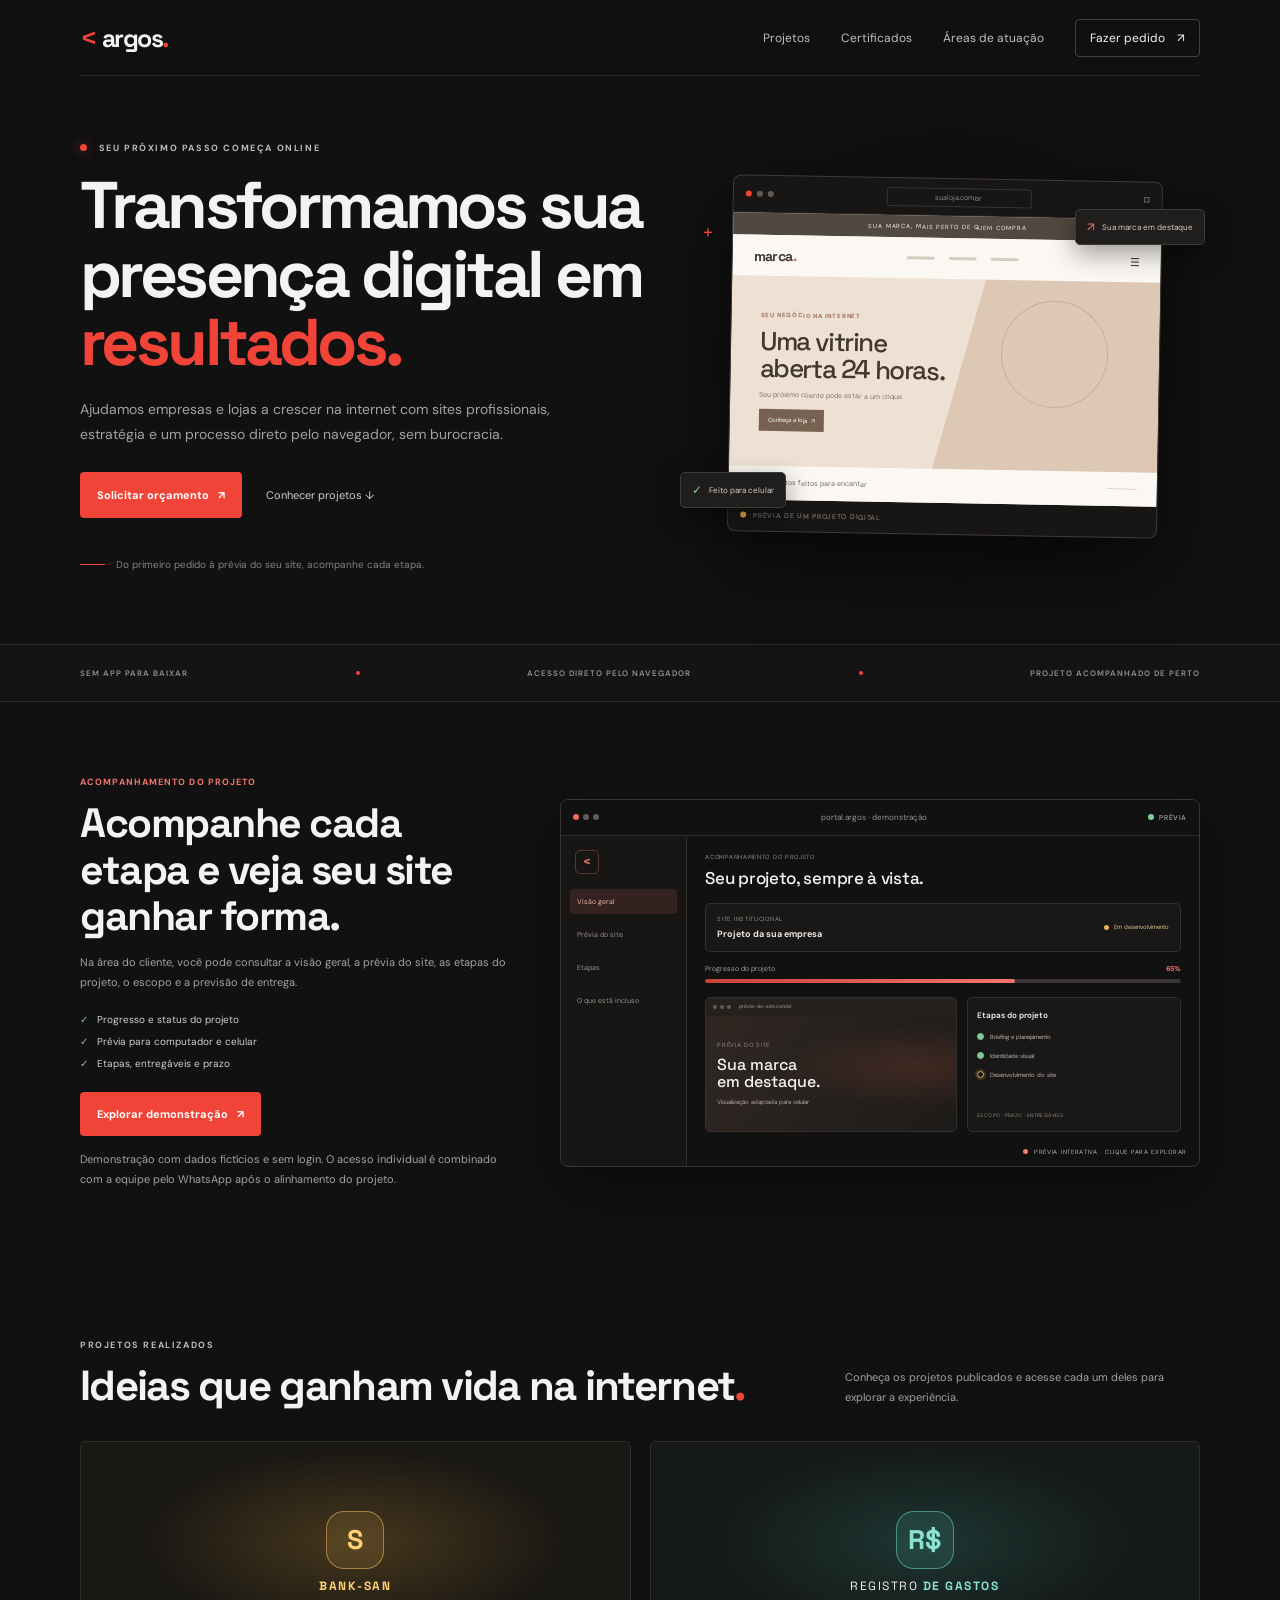
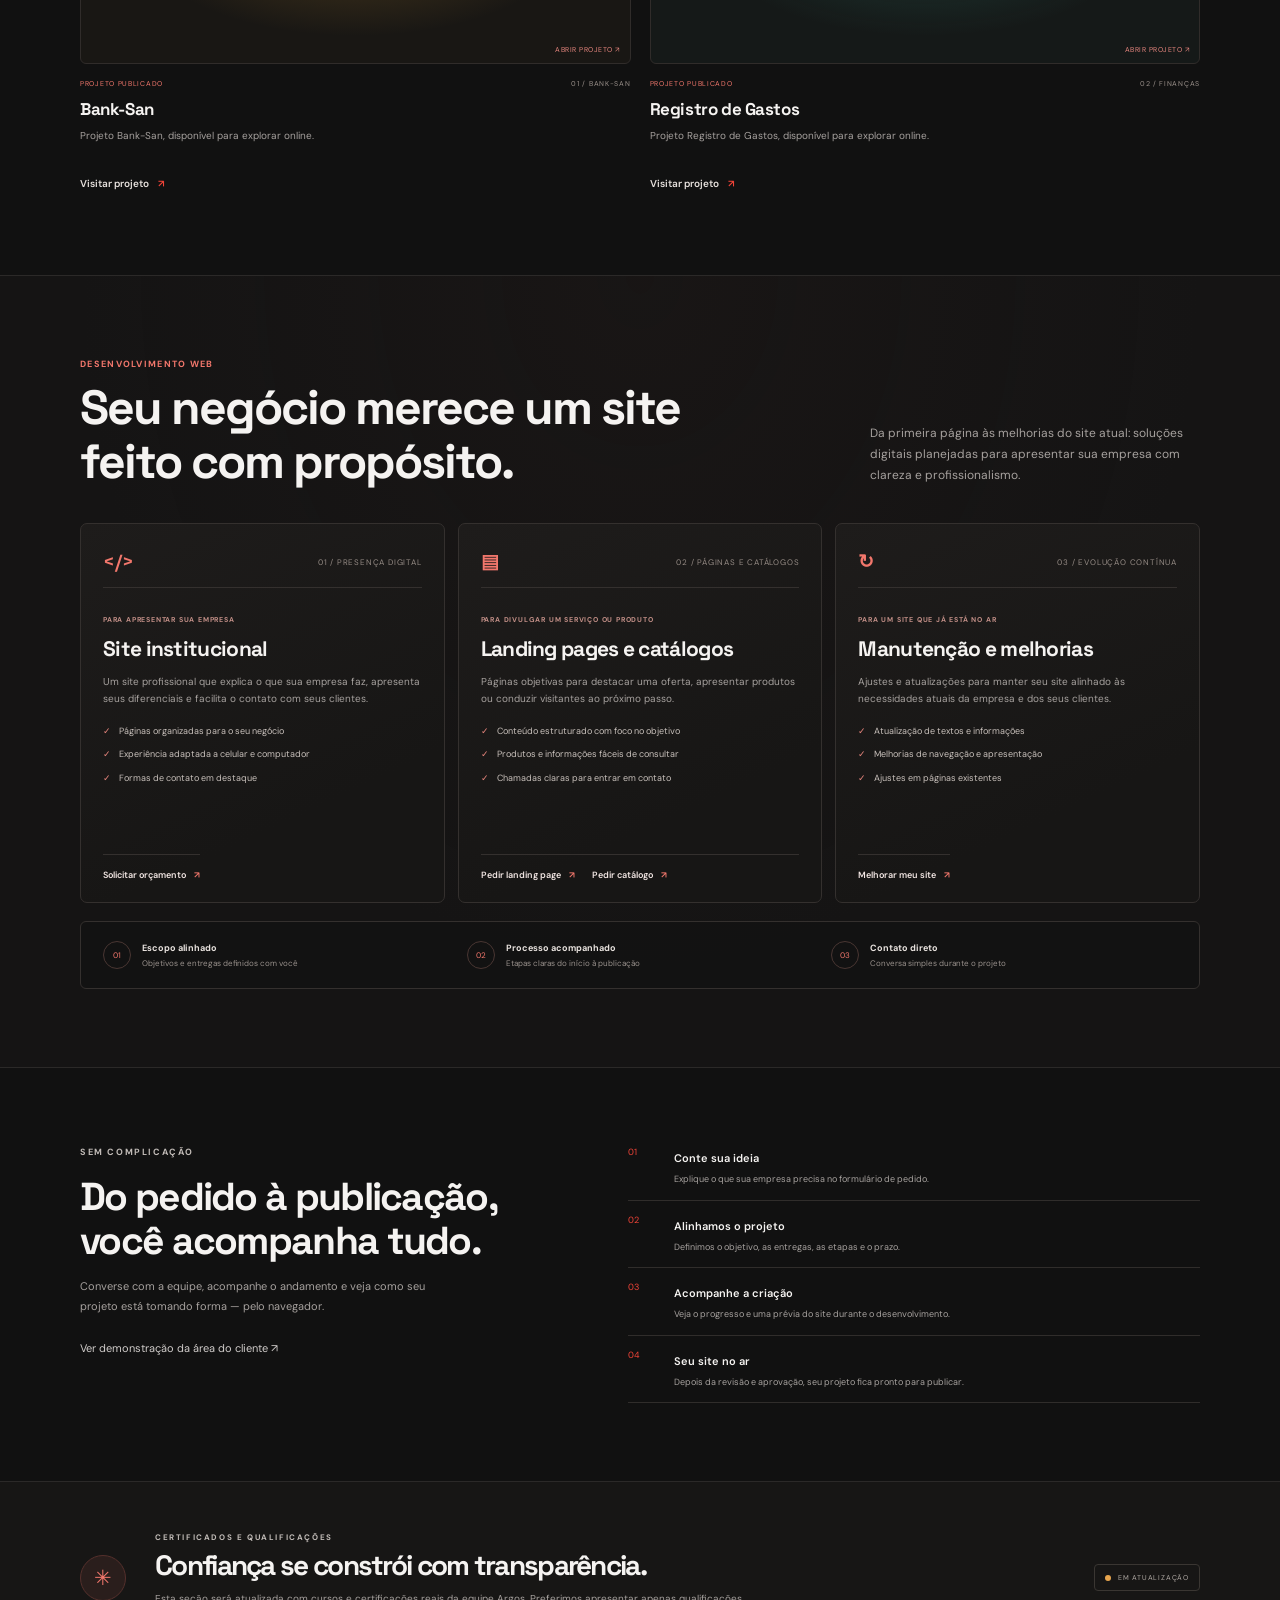
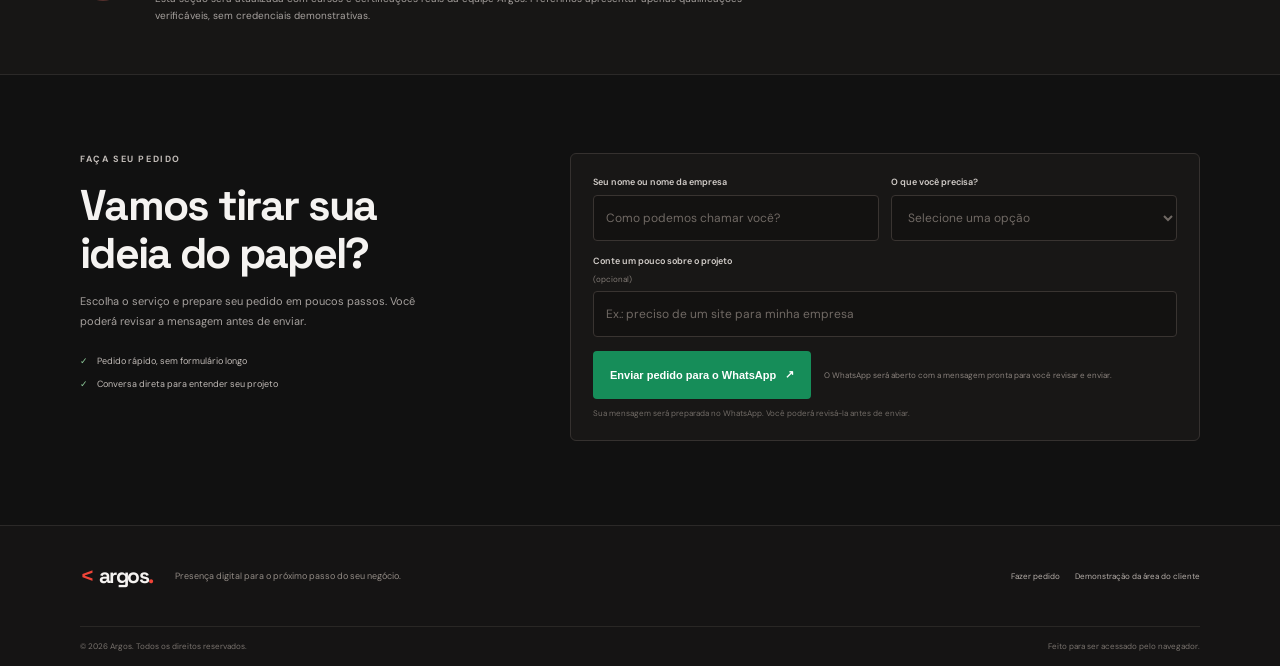
==== src/index.html @ f6c5decc "Organize site into src/, add projects, WhatsApp form and client preview Co-authored-by: Copilot <223" ====
<!doctype html>
<html lang="pt-BR">
  <head>
    <meta charset="utf-8" />
    <meta name="viewport" content="width=device-width, initial-scale=1" />
    <meta
      name="description"
      content="A Argos cria sites profissionais, catálogos online e estratégias digitais para empresas e lojas."
    />
    <meta name="theme-color" content="#111111" />
    <title>Argos — Sua empresa pronta para crescer na internet</title>
    <link rel="preconnect" href="https://fonts.googleapis.com" />
    <link rel="preconnect" href="https://fonts.gstatic.com" crossorigin />
    <link
      href="https://fonts.googleapis.com/css2?family=DM+Sans:wght@400;500;600;700&family=Space+Grotesk:wght@400;500;600;700&display=swap"
      rel="stylesheet"
    />
    <link rel="stylesheet" href="css/styles.css" />
    <script src="js/config.js" defer></script>
    <script src="js/script.js" defer></script>
  </head>
  <body>
    <header class="site-header">
      <a class="brand" href="#inicio" aria-label="Argos, início">
        <span class="brand-mark" aria-hidden="true">&lt;</span>
        <span>argos<span class="brand-period">.</span></span>
      </a>
      <button class="menu-toggle" type="button" aria-expanded="false" aria-controls="main-nav" aria-label="Abrir menu">
        <span></span><span></span><span></span>
      </button>
      <nav class="main-nav" id="main-nav" aria-label="Navegação principal">
        <a href="#projetos">Projetos</a>
        <a href="#certificados">Certificados</a>
        <a href="#atuacao">Áreas de atuação</a>
        <a class="nav-cta" href="#pedido">Fazer pedido <span aria-hidden="true">↗</span></a>
      </nav>
    </header>

    <main>
      <section class="hero section-wrap" id="inicio">
        <div class="hero-copy">
          <p class="eyebrow"><span class="status-dot"></span> SEU PRÓXIMO PASSO COMEÇA ONLINE</p>
          <h1>Transformamos sua presença digital em <span>resultados.</span></h1>
          <p class="hero-description">
            Ajudamos empresas e lojas a crescer na internet com sites profissionais, estratégia e um processo
            direto pelo navegador, sem burocracia.
          </p>
          <div class="hero-actions">
            <a class="button button-primary" href="#pedido">Solicitar orçamento <span aria-hidden="true">↗</span></a>
            <a class="text-link" href="#projetos">Conhecer projetos <span aria-hidden="true">↓</span></a>
          </div>
          <div class="hero-note">
            <span class="note-line" aria-hidden="true"></span>
            <span>Do primeiro pedido à prévia do seu site, acompanhe cada etapa.</span>
          </div>
        </div>

        <div class="hero-art" aria-label="Prévia ilustrativa de um site de loja virtual">
          <div class="art-glow"></div>
          <div class="browser-card">
            <div class="browser-top">
              <span></span><span></span><span></span>
              <div class="browser-address">sualoja.com.br</div>
              <span class="browser-lock" aria-label="Conexão ilustrativa">⌑</span>
            </div>
            <div class="store-preview">
              <div class="store-announcement">SUA MARCA, MAIS PERTO DE QUEM COMPRA</div>
              <div class="store-nav">
                <strong>marca<span>.</span></strong>
                <div><i></i><i></i><i></i></div>
                <b>☰</b>
              </div>
              <div class="store-hero">
                <span>SEU NEGÓCIO NA INTERNET</span>
                <strong>Uma vitrine<br />aberta 24 horas.</strong>
                <p>Seu próximo cliente pode estar a um clique.</p>
                <i>Conheça a loja&nbsp; ↗</i>
              </div>
              <div class="store-bottom"><span>◇</span><span>Produtos feitos para encantar</span><b>──────</b></div>
            </div>
            <div class="browser-caption"><span class="caption-live"></span> PRÉVIA DE UM PROJETO DIGITAL</div>
          </div>
          <span class="hero-chip chip-one"><i>↗</i> Sua marca em destaque</span>
          <span class="hero-chip chip-two"><i>✓</i> Feito para celular</span>
          <span class="hero-cross" aria-hidden="true">+</span>
        </div>
      </section>

      <section class="trust-strip" aria-label="Diferenciais da Argos">
        <div class="section-wrap trust-inner">
          <span>SEM APP PARA BAIXAR</span><i></i>
          <span>ACESSO DIRETO PELO NAVEGADOR</span><i></i>
          <span>PROJETO ACOMPANHADO DE PERTO</span>
        </div>
      </section>

      <section class="client-showcase section-wrap" aria-labelledby="client-showcase-title">
        <div class="client-showcase-copy">
          <p class="eyebrow">ACOMPANHAMENTO DO PROJETO</p>
          <h2 id="client-showcase-title">Acompanhe cada etapa e veja seu site ganhar forma.</h2>
          <p>Na área do cliente, você pode consultar a visão geral, a prévia do site, as etapas do projeto, o escopo e a previsão de entrega.</p>
          <ul class="client-showcase-list">
            <li><span aria-hidden="true">✓</span> Progresso e status do projeto</li>
            <li><span aria-hidden="true">✓</span> Prévia para computador e celular</li>
            <li><span aria-hidden="true">✓</span> Etapas, entregáveis e prazo</li>
          </ul>
          <a class="button button-primary" href="cliente.html">Explorar demonstração <span aria-hidden="true">↗</span></a>
          <p class="client-showcase-note">Demonstração com dados fictícios e sem login. O acesso individual é combinado com a equipe pelo WhatsApp após o alinhamento do projeto.</p>
        </div>
        <a class="client-showcase-preview" href="cliente.html" aria-label="Abrir demonstração da área do cliente">
          <div class="showcase-browser-bar">
            <span class="showcase-browser-dots" aria-hidden="true"><i></i><i></i><i></i></span>
            <span>portal.argos · demonstração</span>
            <span class="showcase-live"><i></i> PRÉVIA</span>
          </div>
          <div class="showcase-dashboard">
            <aside class="showcase-sidebar" aria-hidden="true">
              <span class="showcase-logo">&lt;</span>
              <span class="showcase-side-item is-current">Visão geral</span>
              <span class="showcase-side-item">Prévia do site</span>
              <span class="showcase-side-item">Etapas</span>
              <span class="showcase-side-item">O que está incluso</span>
            </aside>
            <div class="showcase-main">
              <div class="showcase-welcome">
                <span>ACOMPANHAMENTO DO PROJETO</span>
                <strong>Seu projeto, sempre à vista.</strong>
              </div>
              <div class="showcase-project">
                <div>
                  <small>SITE INSTITUCIONAL</small>
                  <strong>Projeto da sua empresa</strong>
                </div>
                <span class="showcase-status"><i></i> Em desenvolvimento</span>
              </div>
              <div class="showcase-progress">
                <div><span>Progresso do projeto</span><strong>65%</strong></div>
                <span class="showcase-progress-track"><i></i></span>
              </div>
              <div class="showcase-lower">
                <div class="showcase-site-preview">
                  <div class="showcase-site-top"><i></i><i></i><i></i><span>prévia-do-site.com.br</span></div>
                  <div class="showcase-site-content">
                    <small>PRÉVIA DO SITE</small>
                    <strong>Sua marca<br />em destaque.</strong>
                    <span>Visualização adaptada para celular</span>
                  </div>
                </div>
                <div class="showcase-timeline">
                  <strong>Etapas do projeto</strong>
                  <span><i class="is-done"></i> Briefing e planejamento</span>
                  <span><i class="is-done"></i> Identidade visual</span>
                  <span><i class="is-active"></i> Desenvolvimento do site</span>
                  <small>ESCOPO · PRAZO · ENTREGÁVEIS</small>
                </div>
              </div>
            </div>
          </div>
          <span class="showcase-caption"><i></i> PRÉVIA INTERATIVA · CLIQUE PARA EXPLORAR</span>
        </a>
      </section>

      <section class="projects section-wrap" id="projetos">
        <div class="section-heading">
          <div>
            <p class="eyebrow">PROJETOS REALIZADOS</p>
            <h2>Ideias que ganham vida na internet<span class="brand-period">.</span></h2>
          </div>
          <p>Conheça os projetos publicados e acesse cada um deles para explorar a experiência.</p>
        </div>
        <div class="project-grid">
          <article class="project-card">
            <a
              class="project-visual project-visual--bank"
              href="https://bank-san.vercel.app/"
              target="_blank"
              rel="noopener noreferrer"
              aria-label="Abrir o projeto Bank-San em uma nova aba"
            >
              <span class="project-cover-mark" aria-hidden="true">S</span>
              <span class="project-cover-name"><strong>BANK-SAN</strong></span>
              <span class="visual-link">ABRIR PROJETO ↗</span>
            </a>
            <div class="project-meta"><span>PROJETO PUBLICADO</span><span>01 / BANK-SAN</span></div>
            <h3>Bank-San</h3>
            <p>Projeto Bank-San, disponível para explorar online.</p>
            <a
              class="project-link"
              href="https://bank-san.vercel.app/"
              target="_blank"
              rel="noopener noreferrer"
            >Visitar projeto <span aria-hidden="true">↗</span></a>
          </article>
          <article class="project-card">
            <a
              class="project-visual project-visual--expenses"
              href="https://nv-py.vercel.app/"
              target="_blank"
              rel="noopener noreferrer"
              aria-label="Abrir o projeto Registro de Gastos em uma nova aba"
            >
              <span class="project-cover-mark" aria-hidden="true">R$</span>
              <span class="project-cover-name">REGISTRO <strong>DE GASTOS</strong></span>
              <span class="visual-link">ABRIR PROJETO ↗</span>
            </a>
            <div class="project-meta"><span>PROJETO PUBLICADO</span><span>02 / FINANÇAS</span></div>
            <h3>Registro de Gastos</h3>
            <p>Projeto Registro de Gastos, disponível para explorar online.</p>
            <a
              class="project-link"
              href="https://nv-py.vercel.app/"
              target="_blank"
              rel="noopener noreferrer"
            >Visitar projeto <span aria-hidden="true">↗</span></a>
          </article>
        </div>
      </section>

      <section class="services" id="atuacao">
        <div class="section-wrap">
          <div class="section-heading">
            <div>
              <p class="eyebrow">DESENVOLVIMENTO WEB</p>
              <h2>Seu negócio merece um site feito com propósito.</h2>
            </div>
            <p>Da primeira página às melhorias do site atual: soluções digitais planejadas para apresentar sua empresa com clareza e profissionalismo.</p>
          </div>
          <div class="service-grid">
            <article class="service-card">
              <div class="service-top"><span class="service-icon" aria-hidden="true">&lt;/&gt;</span><span class="service-number">01 / PRESENÇA DIGITAL</span></div>
              <p class="eyebrow">PARA APRESENTAR SUA EMPRESA</p>
              <h3>Site institucional</h3>
              <p>Um site profissional que explica o que sua empresa faz, apresenta seus diferenciais e facilita o contato com seus clientes.</p>
              <ul>
                <li>Páginas organizadas para o seu negócio</li>
                <li>Experiência adaptada a celular e computador</li>
                <li>Formas de contato em destaque</li>
              </ul>
              <a class="service-link" href="#pedido" data-service="Site institucional">Solicitar orçamento <span aria-hidden="true">↗</span></a>
            </article>
            <article class="service-card">
              <div class="service-top"><span class="service-icon" aria-hidden="true">▤</span><span class="service-number">02 / PÁGINAS E CATÁLOGOS</span></div>
              <p class="eyebrow">PARA DIVULGAR UM SERVIÇO OU PRODUTO</p>
              <h3>Landing pages e catálogos</h3>
              <p>Páginas objetivas para destacar uma oferta, apresentar produtos ou conduzir visitantes ao próximo passo.</p>
              <ul>
                <li>Conteúdo estruturado com foco no objetivo</li>
                <li>Produtos e informações fáceis de consultar</li>
                <li>Chamadas claras para entrar em contato</li>
              </ul>
              <div class="service-actions">
                <a class="service-link" href="#pedido" data-service="Landing page">Pedir landing page <span aria-hidden="true">↗</span></a>
                <a class="service-link" href="#pedido" data-service="Catálogo online">Pedir catálogo <span aria-hidden="true">↗</span></a>
              </div>
            </article>
            <article class="service-card">
              <div class="service-top"><span class="service-icon" aria-hidden="true">↻</span><span class="service-number">03 / EVOLUÇÃO CONTÍNUA</span></div>
              <p class="eyebrow">PARA UM SITE QUE JÁ ESTÁ NO AR</p>
              <h3>Manutenção e melhorias</h3>
              <p>Ajustes e atualizações para manter seu site alinhado às necessidades atuais da empresa e dos seus clientes.</p>
              <ul>
                <li>Atualização de textos e informações</li>
                <li>Melhorias de navegação e apresentação</li>
                <li>Ajustes em páginas existentes</li>
              </ul>
              <a class="service-link" href="#pedido" data-service="Manutenção ou melhoria">Melhorar meu site <span aria-hidden="true">↗</span></a>
            </article>
          </div>
          <div class="service-commitments" aria-label="Compromissos no desenvolvimento">
            <span><i aria-hidden="true">01</i><strong>Escopo alinhado</strong><small>Objetivos e entregas definidos com você</small></span>
            <span><i aria-hidden="true">02</i><strong>Processo acompanhado</strong><small>Etapas claras do início à publicação</small></span>
            <span><i aria-hidden="true">03</i><strong>Contato direto</strong><small>Conversa simples durante o projeto</small></span>
          </div>
        </div>
      </section>

      <section class="process section-wrap">
        <div class="process-heading">
          <p class="eyebrow">SEM COMPLICAÇÃO</p>
          <h2>Do pedido à publicação,<br />você acompanha tudo.</h2>
          <p>Converse com a equipe, acompanhe o andamento e veja como seu projeto está tomando forma — pelo navegador.</p>
          <a class="text-link" href="cliente.html">Ver demonstração da área do cliente <span aria-hidden="true">↗</span></a>
        </div>
        <div class="process-steps">
          <div class="process-step"><span>01</span><div><strong>Conte sua ideia</strong><p>Explique o que sua empresa precisa no formulário de pedido.</p></div></div>
          <div class="process-step"><span>02</span><div><strong>Alinhamos o projeto</strong><p>Definimos o objetivo, as entregas, as etapas e o prazo.</p></div></div>
          <div class="process-step"><span>03</span><div><strong>Acompanhe a criação</strong><p>Veja o progresso e uma prévia do site durante o desenvolvimento.</p></div></div>
          <div class="process-step"><span>04</span><div><strong>Seu site no ar</strong><p>Depois da revisão e aprovação, seu projeto fica pronto para publicar.</p></div></div>
        </div>
      </section>

      <section class="certificates" id="certificados">
        <div class="section-wrap certificates-inner">
          <div class="certificate-mark" aria-hidden="true">✳</div>
          <div class="certificate-copy">
            <p class="eyebrow">CERTIFICADOS E QUALIFICAÇÕES</p>
            <h2>Confiança se constrói com transparência.</h2>
            <p>Esta seção será atualizada com cursos e certificações reais da equipe Argos. Preferimos apresentar apenas qualificações verificáveis, sem credenciais demonstrativas.</p>
          </div>
          <span class="certificate-status"><i></i> EM ATUALIZAÇÃO</span>
        </div>
      </section>

      <section class="contact section-wrap" id="pedido">
        <div class="contact-intro">
          <p class="eyebrow">FAÇA SEU PEDIDO</p>
          <h2>Vamos tirar sua ideia do papel?</h2>
          <p>Escolha o serviço e prepare seu pedido em poucos passos. Você poderá revisar a mensagem antes de enviar.</p>
          <div class="contact-promise"><span>✓</span> Pedido rápido, sem formulário longo</div>
          <div class="contact-promise"><span>✓</span> Conversa direta para entender seu projeto</div>
        </div>
        <form class="request-form" id="project-form">
          <div class="form-row">
            <label for="name">Seu nome ou nome da empresa<input id="name" name="name" autocomplete="name" maxlength="120" required placeholder="Como podemos chamar você?" /></label>
            <label for="service">O que você precisa?
              <select id="service" name="service" required>
                <option value="" selected disabled>Selecione uma opção</option>
                <option value="Site institucional">🌐 Site Institucional / Empresa</option>
                <option value="Landing page">🚀 Landing Page de Vendas</option>
                <option value="Catálogo online">🛍️ Catálogo Online / E-commerce</option>
                <option value="Manutenção ou melhoria">🛠️ Outro Serviço / Manutenção</option>
              </select>
            </label>
          </div>
          <label for="message">Conte um pouco sobre o projeto <span class="optional">(opcional)</span><input id="message" name="message" maxlength="300" placeholder="Ex.: preciso de um site para minha empresa" /></label>
          <div class="form-submit">
            <button class="button whatsapp-submit" type="submit">Enviar pedido para o WhatsApp <span aria-hidden="true">↗</span></button>
            <p id="form-status" role="status" aria-live="polite">O WhatsApp será aberto com a mensagem pronta para você revisar e enviar.</p>
          </div>
          <p class="privacy-note">Sua mensagem será preparada no WhatsApp. Você poderá revisá-la antes de enviar.</p>
        </form>
      </section>
    </main>

    <footer class="site-footer">
      <div class="footer-main">
        <a class="brand" href="#inicio" aria-label="Argos, voltar ao início">
          <span class="brand-mark" aria-hidden="true">&lt;</span>
          <span>argos<span class="brand-period">.</span></span>
        </a>
        <p>Presença digital para o próximo passo do seu negócio.</p>
        <div class="footer-links"><a href="#pedido">Fazer pedido</a><a href="cliente.html">Demonstração da área do cliente</a></div>
      </div>
      <div class="footer-bottom"><span>© 2026 Argos. Todos os direitos reservados.</span><span>Feito para ser acessado pelo navegador.</span></div>
    </footer>
  </body>
</html>
---- src/css/styles.css ----
:root {
  color-scheme: dark;
  --background: #111111;
  --surface: #181818;
  --surface-raised: #1e1e1e;
  --text: #f5f3f1;
  --muted: #a6a19e;
  --red: #f04438;
  --line: #2b2928;
  --display: "Space Grotesk", sans-serif;
  --body: "DM Sans", sans-serif;
}

* { box-sizing: border-box; }
html { scroll-behavior: smooth; scroll-padding-top: 85px; }
body {
  margin: 0;
  background: var(--background);
  color: var(--text);
  font-family: var(--body);
  -webkit-font-smoothing: antialiased;
}
a { color: inherit; text-decoration: none; }
.section-wrap, .site-header, .footer-main, .footer-bottom { width: min(1120px, calc(100% - 64px)); margin-inline: auto; }

.site-header {
  position: sticky;
  z-index: 5;
  top: 0;
  display: flex;
  min-height: 76px;
  align-items: center;
  justify-content: space-between;
  border-bottom: 1px solid var(--line);
  background: #111111ed;
  backdrop-filter: blur(14px);
}
.brand { display: inline-flex; align-items: center; gap: 5px; font-family: var(--display); font-size: 25px; font-weight: 700; letter-spacing: -1.5px; }
.brand-mark { color: var(--red); font-size: 29px; font-weight: 500; }
.brand-period { color: var(--red); }
.main-nav { display: flex; align-items: center; gap: 31px; color: #c3bfbc; font-size: 12px; }
.main-nav a, .text-link { transition: color 160ms ease; }
.main-nav a:hover, .text-link:hover { color: var(--text); }
.main-nav .nav-cta { padding: 10px 14px; border: 1px solid #49403d; border-radius: 4px; color: var(--text); }
.nav-cta span, .button span { margin-left: 9px; }
.menu-toggle { display: none; }

.hero { min-height: 535px; display: grid; grid-template-columns: 1.05fr .95fr; align-items: center; gap: 45px; padding-block: 66px 73px; }
.eyebrow { margin: 0 0 17px; color: #c1bbb7; font-size: 9px; font-weight: 700; letter-spacing: 1.6px; }
.status-dot { display: inline-block; width: 7px; height: 7px; margin-right: 8px; border-radius: 50%; background: var(--red); box-shadow: 0 0 12px #f0443880; }
h1, h2, h3, p { margin-top: 0; }
h1, h2, h3 { font-family: var(--display); }
h1 { max-width: 610px; margin-bottom: 20px; font-size: clamp(42px, 5.3vw, 66px); line-height: 1.04; letter-spacing: -3.6px; }
h1 span { color: var(--red); }
.hero-description { max-width: 480px; margin-bottom: 25px; color: var(--muted); font-size: 14px; line-height: 1.8; }
.hero-actions { display: flex; align-items: center; gap: 24px; }
.button { display: inline-flex; min-height: 46px; align-items: center; justify-content: center; padding: 0 17px; border: 0; border-radius: 4px; cursor: pointer; font-size: 11px; font-weight: 700; transition: transform 160ms ease, background 160ms ease; }
.button:hover { transform: translateY(-2px); }
.button-primary { background: var(--red); color: #fff; }
.button-primary:hover { background: #d9382e; }
.button:disabled { cursor: wait; opacity: .65; }
.text-link { color: #d0ccca; font-size: 11px; }
.hero-note { display: flex; align-items: center; gap: 11px; margin-top: 40px; color: #85807d; font-size: 10px; }
.note-line { width: 25px; height: 1px; background: var(--red); }

.hero-art { position: relative; display: grid; min-height: 360px; place-items: center; }
.art-glow { position: absolute; width: 280px; height: 280px; border-radius: 50%; background: #8d1d1828; filter: blur(45px); }
.browser-card { position: relative; width: min(100%, 430px); overflow: hidden; border: 1px solid #403a37; border-radius: 8px; background: #171615; box-shadow: 0 28px 75px #0008; transform: rotate(1deg); }
.browser-top { display: flex; height: 37px; align-items: center; gap: 5px; padding-inline: 12px; border-bottom: 1px solid #302c2a; }
.browser-top > span:first-child, .browser-top > span:nth-child(2), .browser-top > span:nth-child(3) { width: 6px; height: 6px; border-radius: 50%; background: #625a55; }
.browser-top > span:first-child { background: var(--red); }
.browser-address { width: 145px; margin-inline: auto; padding: 4px 10px; border: 1px solid #37322f; border-radius: 3px; color: #8f8985; text-align: center; font-size: 7px; }
.browser-lock { color: #8faaa0; font-size: 11px; }
.store-preview { min-height: 260px; background: #f3ece4; color: #403831; }
.store-announcement { padding: 7px; background: #51483f; color: #f9f4ed; text-align: center; font-size: 6px; letter-spacing: .9px; }
.store-nav { display: flex; height: 41px; align-items: center; justify-content: space-between; padding-inline: 21px; background: #fbf8f3; }
.store-nav strong { font-family: var(--display); font-size: 14px; letter-spacing: -.6px; }
.store-nav strong span { color: #b2785e; }
.store-nav div { display: flex; gap: 14px; }
.store-nav div i { width: 28px; height: 3px; border-radius: 2px; background: #d5ccc2; }
.store-nav b { font-size: 11px; font-weight: 400; }
.store-hero { position: relative; min-height: 180px; padding: 35px 29px; overflow: hidden; background: linear-gradient(105deg, #eee1d4 0%, #eee1d4 53%, #ddc8b6 53%, #ddc8b6 100%); }
.store-hero::after { position: absolute; top: 20px; right: 12%; width: 105px; height: 105px; border: 1px solid #a4775b55; border-radius: 50%; content: ""; }
.store-hero > span, .store-hero > strong, .store-hero > p, .store-hero > i { position: relative; z-index: 1; display: block; }
.store-hero > span { color: #9c7158; font-size: 6px; font-weight: 700; letter-spacing: .8px; }
.store-hero > strong { margin-top: 9px; font-family: var(--display); font-size: 26px; font-weight: 500; letter-spacing: -1.4px; line-height: 1.05; }
.store-hero > p { margin: 7px 0 10px; color: #81756a; font-size: 7px; }
.store-hero > i { width: fit-content; padding: 7px 9px; background: #776251; color: white; font-size: 6px; font-style: normal; }
.store-bottom { display: flex; height: 34px; align-items: center; gap: 8px; padding-inline: 20px; background: #fbf8f3; color: #76695f; font-size: 7px; }
.store-bottom > span:first-child { color: #ae7960; font-size: 12px; }
.store-bottom b { margin-left: auto; color: #c1b4a7; font-size: 7px; }
.browser-caption { display: flex; height: 31px; align-items: center; gap: 7px; padding-inline: 12px; color: #928a84; font-size: 7px; letter-spacing: .7px; }
.caption-live { width: 6px; height: 6px; border-radius: 50%; background: #e7a44d; }
.hero-chip { position: absolute; display: flex; align-items: center; gap: 7px; padding: 9px 11px; border: 1px solid #403a37; border-radius: 5px; background: #201e1c; color: #d4ceca; font-size: 8px; box-shadow: 0 8px 26px #0006; }
.hero-chip i { color: #f2776c; font-size: 12px; font-style: normal; }
.chip-one { top: 32px; right: -5px; }
.chip-two { bottom: 29px; left: -9px; }
.chip-two i { color: #8bc797; }
.hero-cross { position: absolute; top: 43px; left: 13px; color: var(--red); font-family: var(--display); font-size: 19px; }

.trust-strip { border-block: 1px solid var(--line); background: #151414; }
.trust-inner { display: flex; min-height: 56px; align-items: center; justify-content: space-between; gap: 15px; color: #96908b; font-size: 8px; font-weight: 600; letter-spacing: 1px; }
.trust-inner i { width: 4px; height: 4px; border-radius: 50%; background: #f04438; }

.client-showcase { display: grid; grid-template-columns: minmax(0, .8fr) minmax(0, 1.2fr); align-items: center; gap: 54px; padding-block: 74px; }
.client-showcase-copy .eyebrow { margin-bottom: 12px; color: #f2776c; letter-spacing: 1.1px; }
.client-showcase-copy h2 { max-width: 470px; font-size: clamp(29px, 3.4vw, 41px); letter-spacing: -1.5px; }
.client-showcase-copy > p:not(.eyebrow) { max-width: 440px; margin: 14px 0 0; color: var(--muted); font-size: 11px; line-height: 1.8; }
.client-showcase-list { display: grid; gap: 9px; margin: 20px 0 22px; padding: 0; list-style: none; color: #d3ceca; font-size: 10px; }
.client-showcase-list li { display: flex; align-items: center; gap: 9px; }
.client-showcase-list li span { color: #8bc797; }
.client-showcase-copy .button { min-height: 44px; }
.client-showcase-copy .client-showcase-note { margin-top: 13px; color: #817a75; font-size: 8px; }
.client-showcase-preview { position: relative; display: block; min-width: 0; overflow: hidden; border: 1px solid #3b3532; border-radius: 8px; background: #111; box-shadow: 0 22px 60px #0005; color: var(--text); transition: transform .2s ease, border-color .2s ease; }
.client-showcase-preview:hover { transform: translateY(-3px); border-color: #76504a; }
.showcase-browser-bar { display: flex; height: 36px; align-items: center; justify-content: space-between; gap: 10px; padding-inline: 12px; border-bottom: 1px solid #302c2a; color: #99918c; font-size: 8px; }
.showcase-browser-dots { display: flex; gap: 4px; }
.showcase-browser-dots i, .showcase-site-top i { width: 6px; height: 6px; border-radius: 50%; background: #655b55; }
.showcase-browser-dots i:first-child { background: #ef6a5b; }
.showcase-live { display: inline-flex; align-items: center; gap: 5px; color: #c9c1bb; font-size: 7px; letter-spacing: .6px; }
.showcase-live i, .showcase-status i, .showcase-caption i { width: 6px; height: 6px; border-radius: 50%; background: #81c995; }
.showcase-dashboard { display: grid; min-height: 310px; grid-template-columns: 126px minmax(0, 1fr); }
.showcase-sidebar { display: flex; flex-direction: column; gap: 8px; padding: 14px 9px; border-right: 1px solid #302c2a; background: #171615; }
.showcase-logo { display: grid; width: 24px; height: 24px; margin: 0 0 7px 5px; place-items: center; border: 1px solid #60332f; border-radius: 5px; color: #f2776c; font-family: var(--display); font-size: 13px; font-weight: 700; }
.showcase-side-item { padding: 8px 7px; border-radius: 4px; color: #99918c; font-size: 7px; }
.showcase-side-item.is-current { background: #342220; color: #f1b3ac; }
.showcase-main { min-width: 0; padding: 17px 18px 34px; }
.showcase-welcome { display: grid; gap: 6px; margin-bottom: 14px; }
.showcase-welcome > span, .showcase-project small, .showcase-site-content small { color: #938b85; font-size: 6px; letter-spacing: .7px; }
.showcase-welcome > strong { font-family: var(--display); font-size: 17px; font-weight: 500; letter-spacing: -.3px; }
.showcase-project { display: flex; align-items: center; justify-content: space-between; gap: 10px; padding: 11px; border: 1px solid #34302e; border-radius: 5px; background: #191817; }
.showcase-project > div { display: grid; gap: 5px; min-width: 0; }
.showcase-project > div > strong { overflow: hidden; color: #eee8e4; font-size: 9px; text-overflow: ellipsis; white-space: nowrap; }
.showcase-status { display: inline-flex; flex: 0 0 auto; align-items: center; gap: 5px; color: #d7c08f; font-size: 6px; }
.showcase-status i { width: 5px; height: 5px; background: #e7b45d; }
.showcase-progress { margin-top: 12px; }
.showcase-progress > div { display: flex; justify-content: space-between; margin-bottom: 6px; color: #aaa29c; font-size: 7px; }
.showcase-progress > div strong { color: #f2776c; }
.showcase-progress-track { display: block; height: 4px; overflow: hidden; border-radius: 5px; background: #393331; }
.showcase-progress-track i { display: block; width: 65%; height: 100%; border-radius: inherit; background: linear-gradient(90deg, #c94339, #f2776c); animation: showcase-progress 2.8s ease-in-out infinite alternate; }
.showcase-lower { display: grid; grid-template-columns: 1fr .85fr; gap: 10px; margin-top: 14px; }
.showcase-site-preview, .showcase-timeline { min-width: 0; overflow: hidden; border: 1px solid #34302e; border-radius: 5px; background: #191817; }
.showcase-site-top { display: flex; height: 18px; align-items: center; gap: 3px; padding-inline: 7px; background: #24211f; }
.showcase-site-top i { width: 4px; height: 4px; }
.showcase-site-top span { overflow: hidden; margin-left: 5px; color: #a9a09a; font-size: 5px; text-overflow: ellipsis; white-space: nowrap; }
.showcase-site-content { display: grid; min-height: 115px; align-content: center; gap: 7px; padding: 11px; background: radial-gradient(ellipse at 86% 44%, #a34a383d, transparent 47%), linear-gradient(120deg, #302722, #1d1b19); }
.showcase-site-content strong { font-family: var(--display); font-size: 16px; font-weight: 500; line-height: 1.1; }
.showcase-site-content > span { color: #b6aaa1; font-size: 6px; }
.showcase-timeline { display: flex; flex-direction: column; gap: 11px; padding: 12px 9px; }
.showcase-timeline > strong { margin-bottom: 2px; color: #e8e2de; font-size: 8px; }
.showcase-timeline > span { display: flex; align-items: center; gap: 6px; color: #bbb3ae; font-size: 6px; }
.showcase-timeline > span i { width: 7px; height: 7px; flex: 0 0 auto; border: 1px solid #655c56; border-radius: 50%; }
.showcase-timeline > span i.is-done { border-color: #81c995; background: #81c995; }
.showcase-timeline > span i.is-active { border-color: #e7b45d; box-shadow: 0 0 0 2px #e7b45d2b; animation: showcase-pulse 1.8s ease-out infinite; }
.showcase-timeline > small { margin-top: auto; color: #938b85; font-size: 5px; letter-spacing: .4px; }
.showcase-caption { position: absolute; right: 12px; bottom: 10px; display: inline-flex; align-items: center; gap: 6px; color: #bbb3ae; font-size: 6px; letter-spacing: .7px; }
.showcase-caption i { width: 5px; height: 5px; background: #f2776c; }
@keyframes showcase-progress { from { width: 58%; } to { width: 70%; } }
@keyframes showcase-pulse { 50% { box-shadow: 0 0 0 4px #e7b45d12; } }

.projects { padding-block: 76px 83px; }
.section-heading { display: flex; align-items: end; justify-content: space-between; gap: 25px; margin-bottom: 31px; }
.section-heading .eyebrow { margin-bottom: 11px; }
h2 { margin-bottom: 0; font-size: clamp(29px, 3.5vw, 42px); line-height: 1.13; letter-spacing: -1.7px; }
.section-heading > p { max-width: 355px; margin: 0 0 3px; color: var(--muted); font-size: 11px; line-height: 1.75; }
.project-grid { display: grid; grid-template-columns: repeat(2, minmax(0, 1fr)); gap: 30px 19px; }
.project-card { min-width: 0; }
.project-visual { position: relative; height: 223px; display: flex; flex-direction: column; align-items: center; justify-content: center; gap: 9px; overflow: hidden; border: 1px solid #302c2a; border-radius: 6px; color: #f4eee8; }
.project-visual:focus-visible { outline: 2px solid #f2776c; outline-offset: 3px; }
.project-visual--bank { background: radial-gradient(ellipse at 50% 45%, #e8a93938, transparent 55%), #191714; }
.project-visual--expenses { background: radial-gradient(ellipse at 50% 45%, #43b8a52e, transparent 55%), #151918; }
.project-cover-mark { display: grid; width: 58px; height: 58px; place-items: center; border: 1px solid #f3bb5b88; border-radius: 18px; background: #f3bb5b1c; color: #ffd273; font-family: var(--display); font-size: 27px; font-weight: 700; }
.project-visual--expenses .project-cover-mark { border-color: #69d6c488; background: #69d6c41c; color: #8be1d2; }
.project-cover-name { font-family: var(--display); font-size: 12px; letter-spacing: 1.5px; }
.project-cover-name strong { color: #ffd273; }
.project-visual--expenses .project-cover-name strong { color: #8be1d2; }
.visual-link { position: absolute; right: 10px; bottom: 9px; color: #e8877f; font-size: 7px; letter-spacing: .5px; }
.project-meta { display: flex; justify-content: space-between; gap: 8px; margin-top: 15px; color: #9c928c; font-size: 7px; letter-spacing: .7px; }
.project-meta span:first-child { color: #f2776c; }
.project-card h3 { margin: 10px 0 7px; font-size: 17px; letter-spacing: -.4px; }
.project-card > p { max-width: 485px; min-height: 35px; margin-bottom: 9px; color: var(--muted); font-size: 10px; line-height: 1.7; }
.project-link { display: inline-block; color: #e8e2de; font-size: 10px; font-weight: 600; }
.project-link span { margin-left: 7px; color: var(--red); }
.project-link:hover { color: #ff847b; }
.services { padding-block: 82px 78px; border-block: 1px solid var(--line); background: radial-gradient(ellipse at 50% 0, #241a183b, transparent 62%), #151414; }
.services .section-heading { align-items: end; margin-bottom: 34px; }
.services .section-heading > div { max-width: 650px; }
.services .section-heading .eyebrow { color: #f2776c; letter-spacing: 1.3px; }
.services .section-heading h2 { max-width: 620px; font-size: clamp(32px, 4vw, 48px); letter-spacing: -2px; }
.services .section-heading > p { max-width: 330px; font-size: 12px; }
.service-grid { display: grid; grid-template-columns: repeat(3, minmax(0, 1fr)); gap: 13px; }
.service-card { display: flex; min-width: 0; min-height: 380px; flex-direction: column; padding: 25px 22px 21px; border: 1px solid #34302e; border-radius: 7px; background: linear-gradient(155deg, #1e1c1b, #171615 72%); transition: border-color .2s ease, transform .2s ease, background .2s ease; }
.service-card:hover { transform: translateY(-3px); border-color: #67504b; background: linear-gradient(155deg, #24201f, #181716 72%); }
.service-top { display: flex; min-height: 35px; align-items: center; justify-content: space-between; gap: 8px; margin-bottom: 27px; padding-bottom: 13px; border-bottom: 1px solid #34302e; }
.service-icon { color: #f2776c; font-family: var(--display); font-size: 19px; font-weight: 600; }
.service-number { color: #958b85; font-size: 8px; letter-spacing: .8px; }
.service-card .eyebrow { min-height: 12px; margin-bottom: 9px; color: #c28f87; font-size: 7px; letter-spacing: .8px; }
.service-card h3 { margin: 0 0 11px; font-size: 21px; letter-spacing: -.7px; line-height: 1.2; }
.service-card > p:not(.eyebrow) { margin: 0 0 17px; color: var(--muted); font-size: 10px; line-height: 1.75; }
.service-card ul { display: grid; gap: 10px; margin: 0 0 22px; padding: 0; list-style: none; }
.service-card li { position: relative; padding-left: 16px; color: #c8c0bb; font-size: 9px; line-height: 1.5; }
.service-card li::before { position: absolute; top: 0; left: 0; color: #e5847b; content: "✓"; }
.service-link { display: inline-flex; width: fit-content; align-items: center; gap: 8px; margin-top: auto; padding-top: 14px; border-top: 1px solid #34302e; color: #f4e8e5; font-size: 9px; font-weight: 600; }
.service-link span { color: #f2776c; transition: transform .2s ease; }
.service-link:hover { color: #ffaaa1; }
.service-link:hover span { transform: translate(2px, -2px); }
.service-actions { display: flex; flex-wrap: wrap; gap: 0 17px; margin-top: auto; border-top: 1px solid #34302e; }
.service-actions .service-link { margin-top: 0; border-top: 0; }
.service-commitments { display: grid; grid-template-columns: repeat(3, minmax(0, 1fr)); gap: 18px; margin-top: 18px; padding: 19px 22px; border: 1px solid #34302e; border-radius: 6px; background: #11111180; }
.service-commitments > span { display: grid; grid-template-columns: 30px 1fr; align-items: center; column-gap: 9px; }
.service-commitments i { grid-row: span 2; display: grid; width: 28px; height: 28px; place-items: center; border: 1px solid #493632; border-radius: 50%; color: #f2776c; font-size: 8px; font-style: normal; }
.service-commitments strong { color: #e9e3df; font-size: 9px; }
.service-commitments small { margin-top: 4px; color: #99918c; font-size: 8px; line-height: 1.4; }

.process { display: grid; grid-template-columns: .9fr 1.1fr; gap: 80px; padding-block: 78px; }
.process-heading h2 { font-size: clamp(29px, 3.5vw, 39px); }
.process-heading > p:not(.eyebrow) { max-width: 365px; margin: 14px 0 19px; color: var(--muted); font-size: 11px; line-height: 1.8; }
.process-steps { display: grid; }
.process-step { display: grid; grid-template-columns: 35px 1fr; gap: 11px; padding-block: 13px; border-bottom: 1px solid #302d2b; }
.process-step:first-child { padding-top: 0; }
.process-step > span { color: var(--red); font-size: 9px; }
.process-step strong { font-size: 11px; font-weight: 600; }
.process-step p { margin: 5px 0 0; color: var(--muted); font-size: 9px; line-height: 1.6; }

.certificates { border-block: 1px solid var(--line); background: #171615; }
.certificates-inner { display: grid; min-height: 192px; grid-template-columns: 55px 1fr auto; align-items: center; gap: 20px; }
.certificate-mark { display: grid; width: 46px; height: 46px; place-items: center; border: 1px solid #55302c; border-radius: 50%; background: #2a1e1c; color: #f2776c; font-size: 21px; }
.certificate-copy .eyebrow { margin-bottom: 8px; font-size: 8px; }
.certificate-copy h2 { font-size: clamp(21px, 2.5vw, 28px); }
.certificate-copy > p:last-child { max-width: 620px; margin: 9px 0 0; color: var(--muted); font-size: 10px; line-height: 1.7; }
.certificate-status { display: inline-flex; align-items: center; gap: 7px; padding: 8px 10px; border: 1px solid #3a3632; border-radius: 4px; color: #b0a9a3; font-size: 7px; letter-spacing: .8px; white-space: nowrap; }
.certificate-status i { width: 6px; height: 6px; border-radius: 50%; background: #e7a44d; }

.contact { display: grid; grid-template-columns: .8fr 1.2fr; gap: 70px; padding-block: 78px 84px; }
.contact-intro h2 { max-width: 390px; font-size: clamp(31px, 4vw, 43px); }
.contact-intro > p:not(.eyebrow) { max-width: 350px; margin: 13px 0 23px; color: var(--muted); font-size: 11px; line-height: 1.8; }
.contact-promise { margin-top: 11px; color: #c1bbb7; font-size: 9px; }
.contact-promise span { margin-right: 7px; color: #8bc797; }
.request-form { display: grid; gap: 14px; padding: 22px; border: 1px solid #35312f; border-radius: 6px; background: #181716; }
.form-row { display: grid; grid-template-columns: 1fr 1fr; gap: 12px; }
.request-form label { display: grid; gap: 7px; color: #d3ceca; font-size: 9px; font-weight: 600; }
.optional { color: #817a75; font-size: 8px; font-weight: 400; }
.request-form input, .request-form select { width: 100%; min-width: 0; min-height: 46px; padding: 11px 12px; border: 1px solid #393431; border-radius: 4px; outline: none; background: #131211; color: var(--text); font: 12px var(--body); }
.request-form input::placeholder { color: #706964; }
.request-form select:invalid { color: #706964; }
.request-form input:focus, .request-form select:focus { border-color: #9d5149; box-shadow: 0 0 0 2px #f0443819; }
.form-submit { display: flex; align-items: center; gap: 13px; }
.form-submit .button { flex: 0 0 auto; }
.form-submit p { margin: 0; color: #89817c; font-size: 8px; line-height: 1.55; }
.whatsapp-submit { min-height: 48px; background: #168d59; }
.whatsapp-submit:hover { background: #11784b; }
.whatsapp-submit:focus-visible { outline-color: #72e0a9; }
.form-status-error { color: #ffaaa1 !important; }
.form-status-success { color: #8bc797 !important; }
.privacy-note { margin: -5px 0 0; color: #716b66; font-size: 8px; }

.site-footer { border-top: 1px solid var(--line); background: #151414; }
.footer-main { display: grid; min-height: 100px; grid-template-columns: auto 1fr auto; align-items: center; gap: 22px; }
.footer-main .brand { font-size: 21px; }
.footer-main .brand-mark { font-size: 24px; }
.footer-main > p { margin: 0; color: #928b85; font-size: 9px; }
.footer-links { display: flex; flex-wrap: wrap; gap: 15px; color: #b5aea9; font-size: 8px; }
.footer-links a:hover { color: white; }
.footer-bottom { display: flex; min-height: 40px; align-items: center; justify-content: space-between; gap: 12px; border-top: 1px solid #292725; color: #79736e; font-size: 8px; }
:focus-visible { outline: 2px solid #ff7b71; outline-offset: 4px; }

@media (max-width: 850px) {
  .hero { grid-template-columns: 1fr .9fr; gap: 23px; }
  .hero-art { min-height: 310px; }
  .chip-one { right: -2px; }
  .client-showcase { grid-template-columns: 1fr; gap: 28px; padding-block: 57px; }
  .client-showcase-copy h2 { max-width: 620px; }
  .client-showcase-preview { width: 100%; }
  .process { gap: 45px; }
  .contact { gap: 35px; }
  .footer-main { grid-template-columns: auto 1fr; gap: 8px 20px; padding-block: 19px; }
  .footer-links { grid-column: 1 / -1; }
}

@media (max-width: 650px) {
  .section-wrap, .site-header, .footer-main, .footer-bottom { width: min(100% - 36px, 1120px); }
  .site-header { min-height: 68px; }
  .brand { font-size: 23px; }
  .menu-toggle { display: grid; width: 38px; height: 36px; align-content: center; justify-items: center; gap: 5px; border: 1px solid #393431; border-radius: 4px; background: transparent; cursor: pointer; }
  .menu-toggle span { width: 16px; height: 1px; background: #ded9d5; }
  .main-nav { position: absolute; top: calc(100% + 1px); right: 0; left: 0; display: none; align-items: stretch; gap: 0; padding: 8px 18px 15px; border-bottom: 1px solid var(--line); background: #151414; }
  .main-nav.is-open { display: grid; }
  .main-nav > a:not(.nav-cta) { padding: 12px 4px; border-bottom: 1px solid #282625; }
  .main-nav .nav-cta { margin-top: 12px; text-align: center; }
  .hero { min-height: auto; grid-template-columns: 1fr; gap: 20px; padding-block: 54px 43px; }
  h1 { max-width: 510px; font-size: clamp(41px, 11vw, 57px); letter-spacing: -2.7px; }
  .hero-description { font-size: 13px; }
  .hero-art { min-height: 300px; margin-inline: 6px; }
  .browser-card { max-width: 420px; }
  .chip-one { top: 17px; right: -5px; }
  .chip-two { bottom: 8px; left: -5px; }
  .trust-inner { min-height: 59px; flex-wrap: wrap; justify-content: center; gap: 7px 11px; padding-block: 10px; font-size: 7px; }
  .trust-inner span:last-child { display: none; }
  .trust-inner i:last-of-type { display: none; }
  .client-showcase { gap: 22px; padding-block: 48px; }
  .showcase-dashboard { min-height: 270px; grid-template-columns: 92px minmax(0, 1fr); }
  .showcase-sidebar { gap: 5px; padding: 11px 6px; }
  .showcase-side-item { padding: 7px 5px; font-size: 6px; }
  .showcase-main { padding: 13px 10px 32px; }
  .showcase-welcome > strong { font-size: 15px; }
  .showcase-project { align-items: flex-start; flex-direction: column; gap: 6px; }
  .showcase-lower { grid-template-columns: 1fr; }
  .showcase-timeline { display: none; }
  .showcase-site-content { min-height: 100px; }
  .showcase-caption { right: 9px; bottom: 9px; font-size: 5px; }
  .projects, .services { padding-block: 55px 59px; }
  .section-heading { align-items: flex-start; flex-direction: column; gap: 12px; margin-bottom: 24px; }
  .section-heading > p { max-width: 480px; margin: 0; }
  h2 { font-size: clamp(28px, 8vw, 36px); }
  .project-grid { grid-template-columns: 1fr; gap: 25px; }
  .project-visual { height: 215px; }
  .project-card > p { min-height: 0; }
  .services .section-heading h2 { font-size: clamp(30px, 8vw, 38px); }
  .service-grid { grid-template-columns: 1fr; gap: 11px; }
  .service-card { min-height: 0; padding: 21px; }
  .service-top { margin-bottom: 19px; }
  .service-commitments { grid-template-columns: 1fr; gap: 15px; padding: 17px; }
  .process { grid-template-columns: 1fr; gap: 29px; padding-block: 57px; }
  .process-heading h2 { font-size: 32px; }
  .certificates-inner { grid-template-columns: 42px 1fr; gap: 13px; padding-block: 28px; }
  .certificate-mark { width: 38px; height: 38px; font-size: 18px; }
  .certificate-status { grid-column: 2; justify-self: start; }
  .contact { grid-template-columns: 1fr; gap: 24px; padding-block: 57px; }
  .contact-intro h2 { max-width: 450px; font-size: 36px; }
  .request-form { padding: 17px; }
  .form-row { grid-template-columns: 1fr; }
  .form-submit { align-items: flex-start; flex-direction: column; }
  .form-submit .button { width: 100%; justify-content: center; }
  .form-submit p { max-width: 290px; }
  .footer-main { gap: 7px 15px; }
  .footer-main > p { font-size: 8px; }
  .footer-links { gap: 11px; }
  .footer-bottom { align-items: flex-start; flex-direction: column; justify-content: center; gap: 5px; padding-block: 10px; font-size: 7px; }
}

@media (prefers-reduced-motion: reduce) {
  *, *::before, *::after { scroll-behavior: auto !important; transition-duration: .01ms !important; animation-duration: .01ms !important; animation-iteration-count: 1 !important; }
}
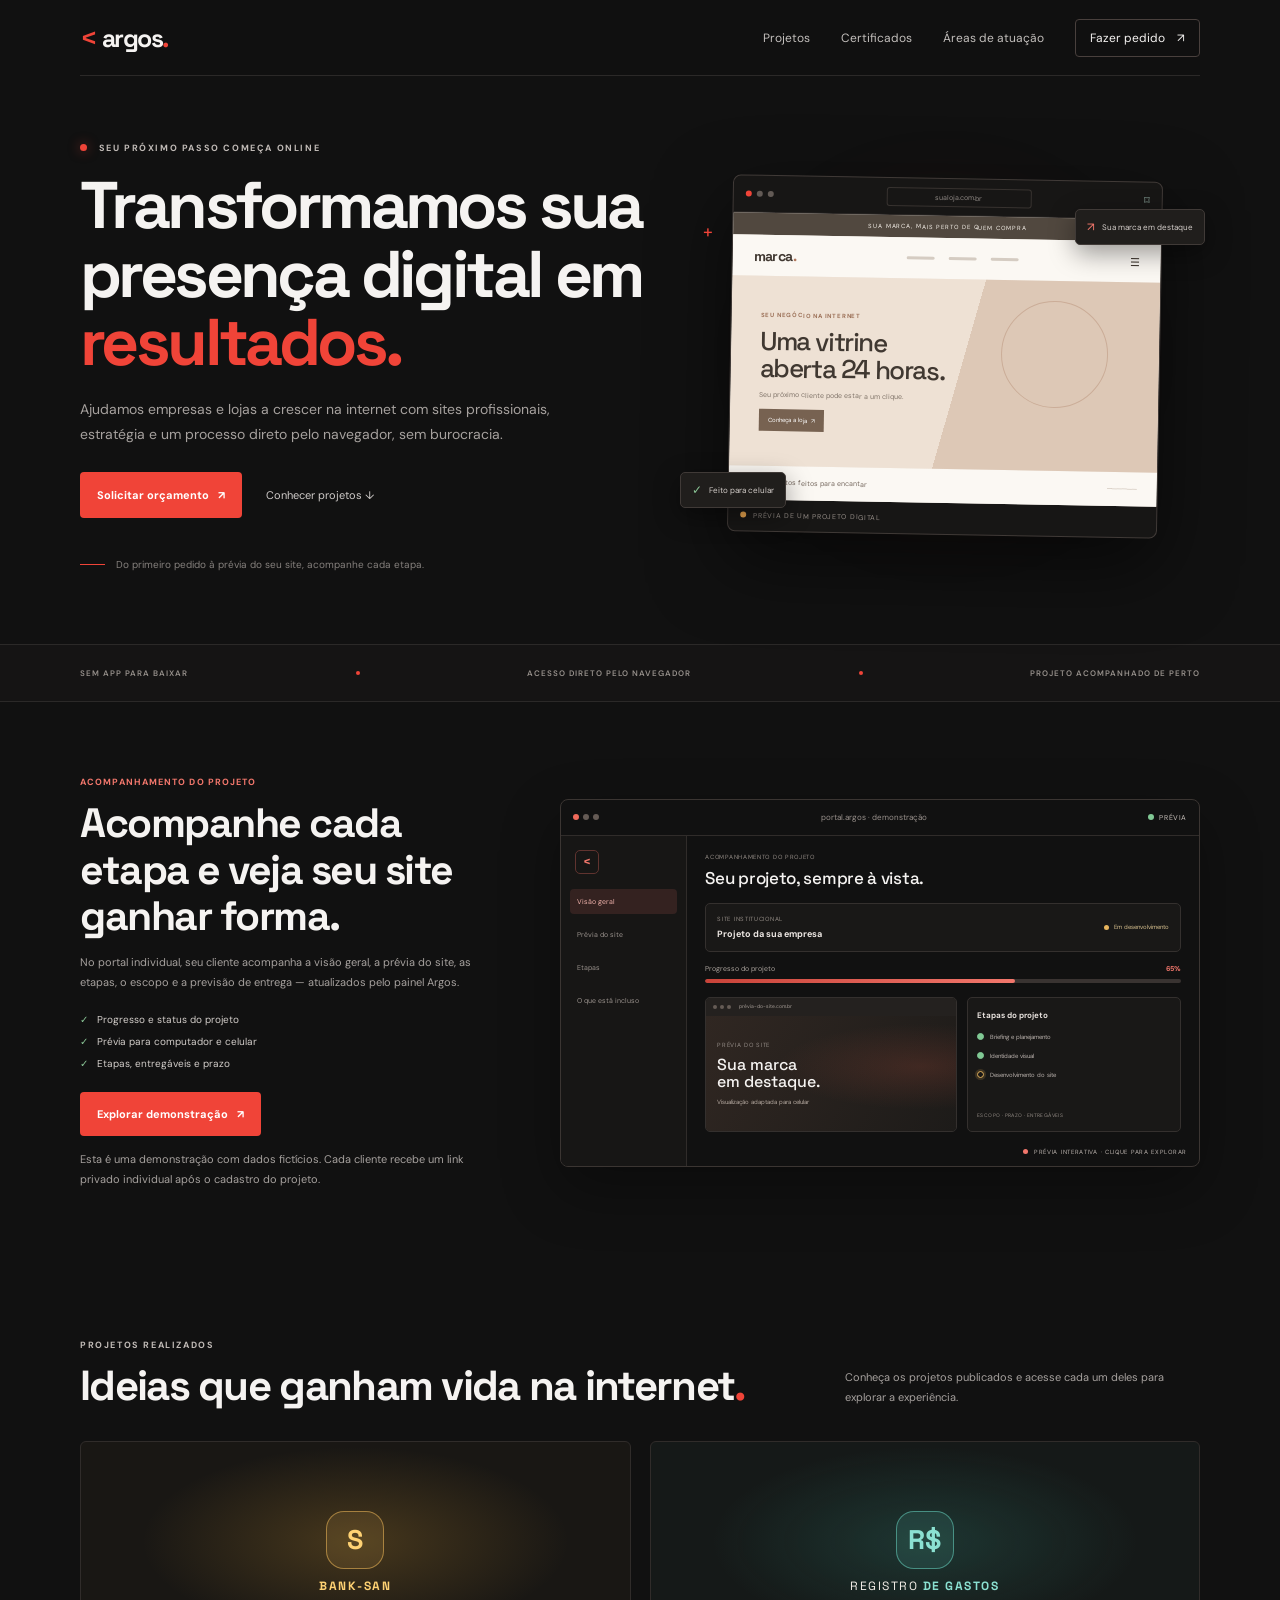
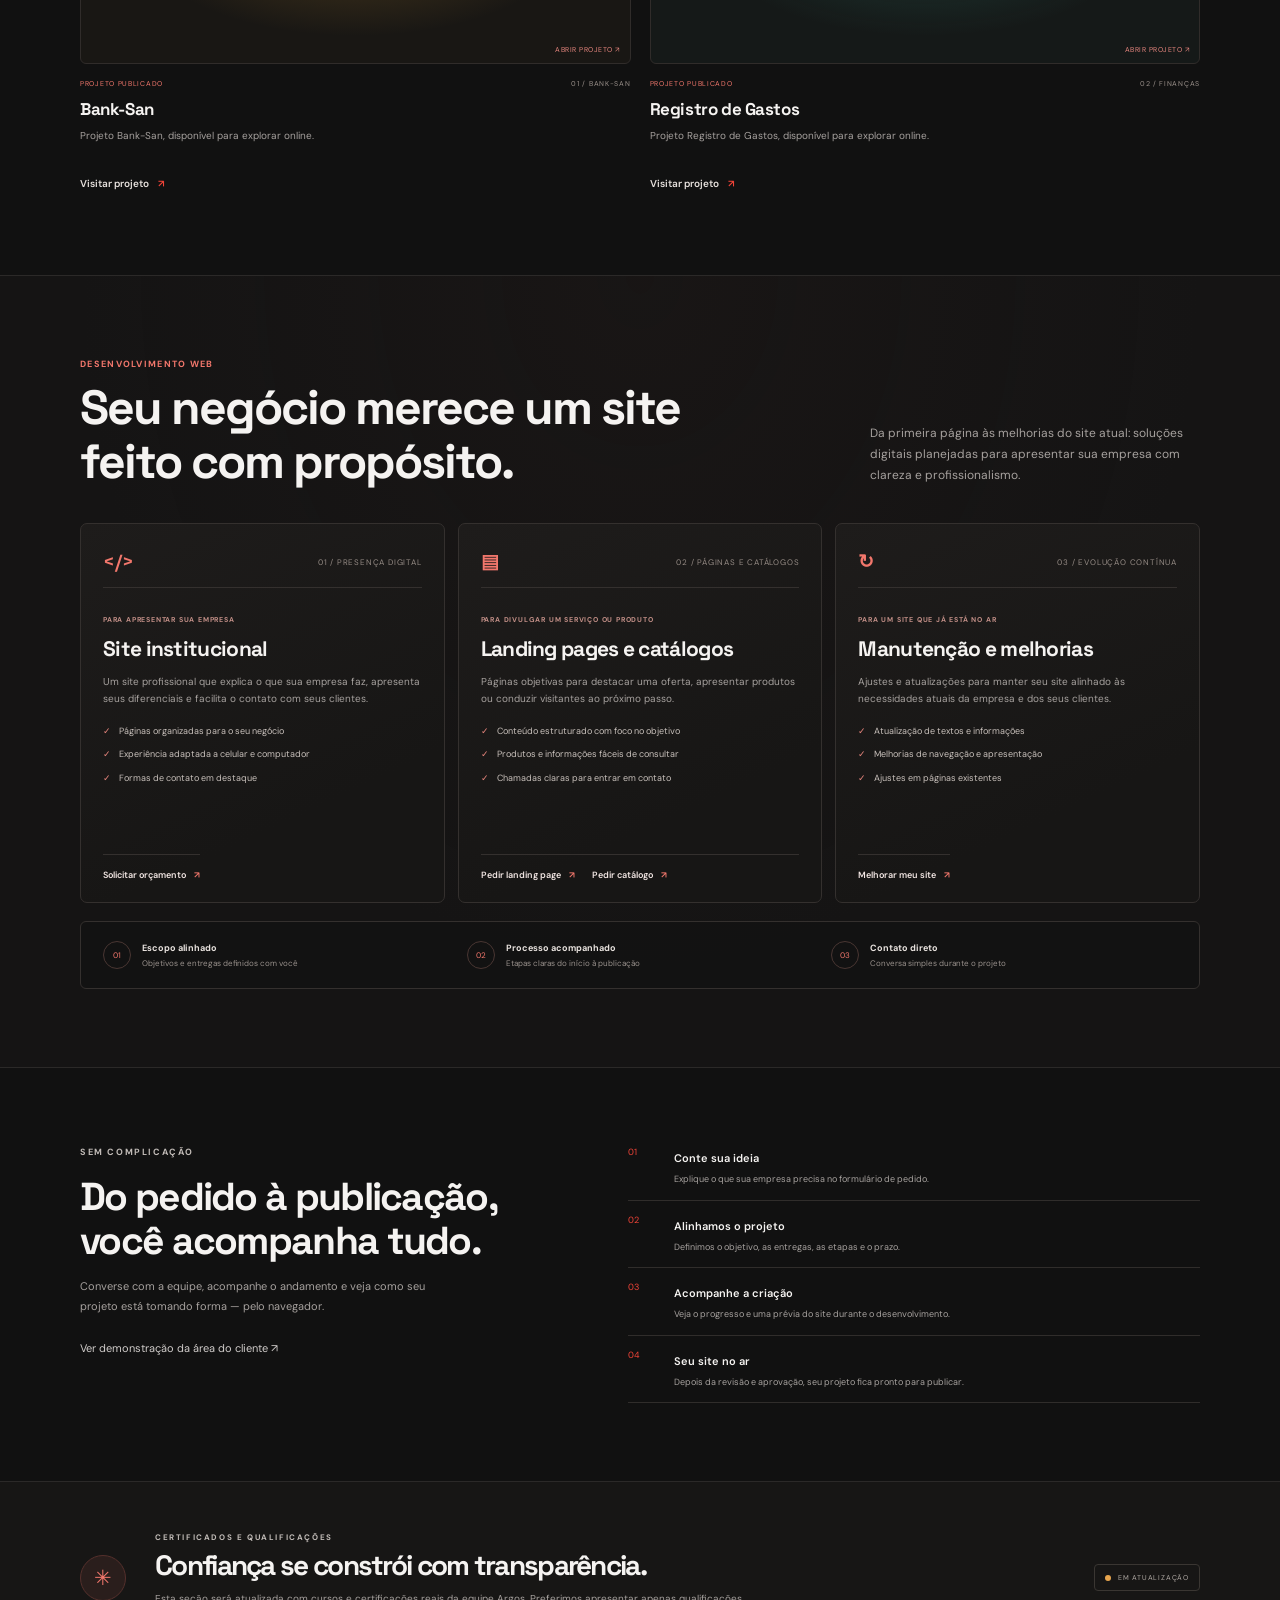
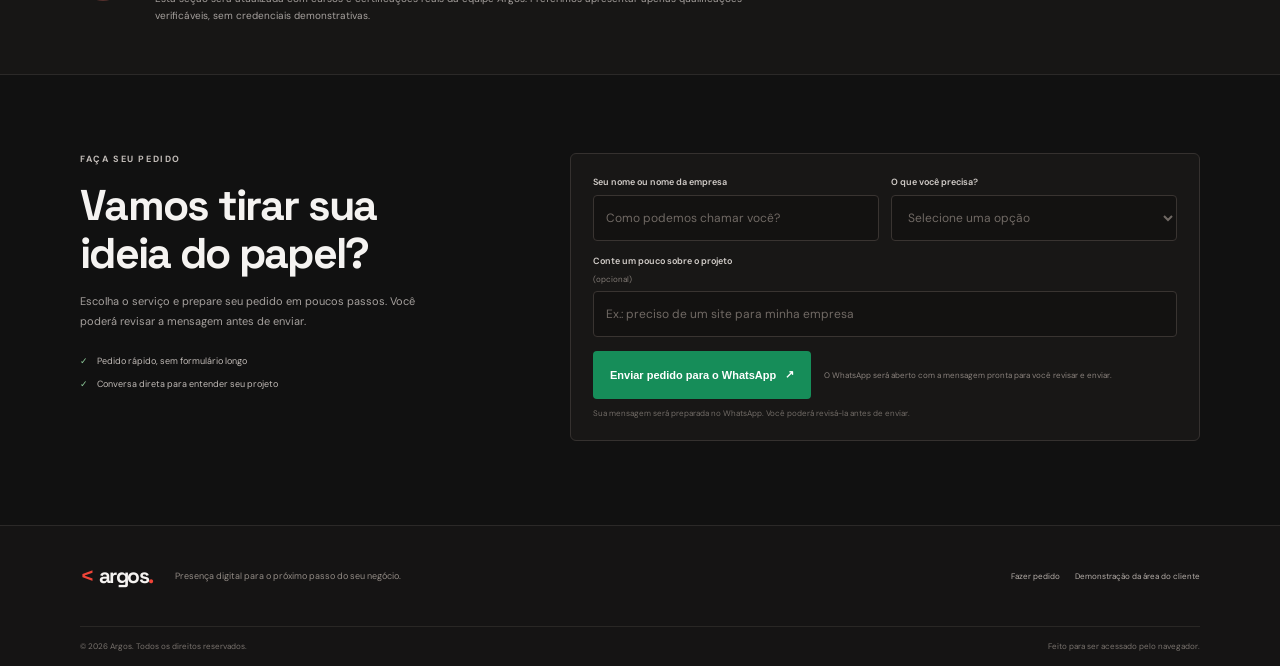
==== commit a9d20d22: "Add files via upload" ====
--- a/src/index.html
+++ b/src/index.html
@@ -1,347 +1,347 @@
-<!doctype html>
-<html lang="pt-BR">
-  <head>
-    <meta charset="utf-8" />
-    <meta name="viewport" content="width=device-width, initial-scale=1" />
-    <meta
-      name="description"
-      content="A Argos cria sites profissionais, catálogos online e estratégias digitais para empresas e lojas."
-    />
-    <meta name="theme-color" content="#111111" />
-    <title>Argos — Sua empresa pronta para crescer na internet</title>
-    <link rel="preconnect" href="https://fonts.googleapis.com" />
-    <link rel="preconnect" href="https://fonts.gstatic.com" crossorigin />
-    <link
-      href="https://fonts.googleapis.com/css2?family=DM+Sans:wght@400;500;600;700&family=Space+Grotesk:wght@400;500;600;700&display=swap"
-      rel="stylesheet"
-    />
-    <link rel="stylesheet" href="css/styles.css" />
-    <script src="js/config.js" defer></script>
-    <script src="js/script.js" defer></script>
-  </head>
-  <body>
-    <header class="site-header">
-      <a class="brand" href="#inicio" aria-label="Argos, início">
-        <span class="brand-mark" aria-hidden="true">&lt;</span>
-        <span>argos<span class="brand-period">.</span></span>
-      </a>
-      <button class="menu-toggle" type="button" aria-expanded="false" aria-controls="main-nav" aria-label="Abrir menu">
-        <span></span><span></span><span></span>
-      </button>
-      <nav class="main-nav" id="main-nav" aria-label="Navegação principal">
-        <a href="#projetos">Projetos</a>
-        <a href="#certificados">Certificados</a>
-        <a href="#atuacao">Áreas de atuação</a>
-        <a class="nav-cta" href="#pedido">Fazer pedido <span aria-hidden="true">↗</span></a>
-      </nav>
-    </header>
-
-    <main>
-      <section class="hero section-wrap" id="inicio">
-        <div class="hero-copy">
-          <p class="eyebrow"><span class="status-dot"></span> SEU PRÓXIMO PASSO COMEÇA ONLINE</p>
-          <h1>Transformamos sua presença digital em <span>resultados.</span></h1>
-          <p class="hero-description">
-            Ajudamos empresas e lojas a crescer na internet com sites profissionais, estratégia e um processo
-            direto pelo navegador, sem burocracia.
-          </p>
-          <div class="hero-actions">
-            <a class="button button-primary" href="#pedido">Solicitar orçamento <span aria-hidden="true">↗</span></a>
-            <a class="text-link" href="#projetos">Conhecer projetos <span aria-hidden="true">↓</span></a>
-          </div>
-          <div class="hero-note">
-            <span class="note-line" aria-hidden="true"></span>
-            <span>Do primeiro pedido à prévia do seu site, acompanhe cada etapa.</span>
-          </div>
-        </div>
-
-        <div class="hero-art" aria-label="Prévia ilustrativa de um site de loja virtual">
-          <div class="art-glow"></div>
-          <div class="browser-card">
-            <div class="browser-top">
-              <span></span><span></span><span></span>
-              <div class="browser-address">sualoja.com.br</div>
-              <span class="browser-lock" aria-label="Conexão ilustrativa">⌑</span>
-            </div>
-            <div class="store-preview">
-              <div class="store-announcement">SUA MARCA, MAIS PERTO DE QUEM COMPRA</div>
-              <div class="store-nav">
-                <strong>marca<span>.</span></strong>
-                <div><i></i><i></i><i></i></div>
-                <b>☰</b>
-              </div>
-              <div class="store-hero">
-                <span>SEU NEGÓCIO NA INTERNET</span>
-                <strong>Uma vitrine<br />aberta 24 horas.</strong>
-                <p>Seu próximo cliente pode estar a um clique.</p>
-                <i>Conheça a loja&nbsp; ↗</i>
-              </div>
-              <div class="store-bottom"><span>◇</span><span>Produtos feitos para encantar</span><b>──────</b></div>
-            </div>
-            <div class="browser-caption"><span class="caption-live"></span> PRÉVIA DE UM PROJETO DIGITAL</div>
-          </div>
-          <span class="hero-chip chip-one"><i>↗</i> Sua marca em destaque</span>
-          <span class="hero-chip chip-two"><i>✓</i> Feito para celular</span>
-          <span class="hero-cross" aria-hidden="true">+</span>
-        </div>
-      </section>
-
-      <section class="trust-strip" aria-label="Diferenciais da Argos">
-        <div class="section-wrap trust-inner">
-          <span>SEM APP PARA BAIXAR</span><i></i>
-          <span>ACESSO DIRETO PELO NAVEGADOR</span><i></i>
-          <span>PROJETO ACOMPANHADO DE PERTO</span>
-        </div>
-      </section>
-
-      <section class="client-showcase section-wrap" aria-labelledby="client-showcase-title">
-        <div class="client-showcase-copy">
-          <p class="eyebrow">ACOMPANHAMENTO DO PROJETO</p>
-          <h2 id="client-showcase-title">Acompanhe cada etapa e veja seu site ganhar forma.</h2>
-          <p>Na área do cliente, você pode consultar a visão geral, a prévia do site, as etapas do projeto, o escopo e a previsão de entrega.</p>
-          <ul class="client-showcase-list">
-            <li><span aria-hidden="true">✓</span> Progresso e status do projeto</li>
-            <li><span aria-hidden="true">✓</span> Prévia para computador e celular</li>
-            <li><span aria-hidden="true">✓</span> Etapas, entregáveis e prazo</li>
-          </ul>
-          <a class="button button-primary" href="cliente.html">Explorar demonstração <span aria-hidden="true">↗</span></a>
-          <p class="client-showcase-note">Demonstração com dados fictícios e sem login. O acesso individual é combinado com a equipe pelo WhatsApp após o alinhamento do projeto.</p>
-        </div>
-        <a class="client-showcase-preview" href="cliente.html" aria-label="Abrir demonstração da área do cliente">
-          <div class="showcase-browser-bar">
-            <span class="showcase-browser-dots" aria-hidden="true"><i></i><i></i><i></i></span>
-            <span>portal.argos · demonstração</span>
-            <span class="showcase-live"><i></i> PRÉVIA</span>
-          </div>
-          <div class="showcase-dashboard">
-            <aside class="showcase-sidebar" aria-hidden="true">
-              <span class="showcase-logo">&lt;</span>
-              <span class="showcase-side-item is-current">Visão geral</span>
-              <span class="showcase-side-item">Prévia do site</span>
-              <span class="showcase-side-item">Etapas</span>
-              <span class="showcase-side-item">O que está incluso</span>
-            </aside>
-            <div class="showcase-main">
-              <div class="showcase-welcome">
-                <span>ACOMPANHAMENTO DO PROJETO</span>
-                <strong>Seu projeto, sempre à vista.</strong>
-              </div>
-              <div class="showcase-project">
-                <div>
-                  <small>SITE INSTITUCIONAL</small>
-                  <strong>Projeto da sua empresa</strong>
-                </div>
-                <span class="showcase-status"><i></i> Em desenvolvimento</span>
-              </div>
-              <div class="showcase-progress">
-                <div><span>Progresso do projeto</span><strong>65%</strong></div>
-                <span class="showcase-progress-track"><i></i></span>
-              </div>
-              <div class="showcase-lower">
-                <div class="showcase-site-preview">
-                  <div class="showcase-site-top"><i></i><i></i><i></i><span>prévia-do-site.com.br</span></div>
-                  <div class="showcase-site-content">
-                    <small>PRÉVIA DO SITE</small>
-                    <strong>Sua marca<br />em destaque.</strong>
-                    <span>Visualização adaptada para celular</span>
-                  </div>
-                </div>
-                <div class="showcase-timeline">
-                  <strong>Etapas do projeto</strong>
-                  <span><i class="is-done"></i> Briefing e planejamento</span>
-                  <span><i class="is-done"></i> Identidade visual</span>
-                  <span><i class="is-active"></i> Desenvolvimento do site</span>
-                  <small>ESCOPO · PRAZO · ENTREGÁVEIS</small>
-                </div>
-              </div>
-            </div>
-          </div>
-          <span class="showcase-caption"><i></i> PRÉVIA INTERATIVA · CLIQUE PARA EXPLORAR</span>
-        </a>
-      </section>
-
-      <section class="projects section-wrap" id="projetos">
-        <div class="section-heading">
-          <div>
-            <p class="eyebrow">PROJETOS REALIZADOS</p>
-            <h2>Ideias que ganham vida na internet<span class="brand-period">.</span></h2>
-          </div>
-          <p>Conheça os projetos publicados e acesse cada um deles para explorar a experiência.</p>
-        </div>
-        <div class="project-grid">
-          <article class="project-card">
-            <a
-              class="project-visual project-visual--bank"
-              href="https://bank-san.vercel.app/"
-              target="_blank"
-              rel="noopener noreferrer"
-              aria-label="Abrir o projeto Bank-San em uma nova aba"
-            >
-              <span class="project-cover-mark" aria-hidden="true">S</span>
-              <span class="project-cover-name"><strong>BANK-SAN</strong></span>
-              <span class="visual-link">ABRIR PROJETO ↗</span>
-            </a>
-            <div class="project-meta"><span>PROJETO PUBLICADO</span><span>01 / BANK-SAN</span></div>
-            <h3>Bank-San</h3>
-            <p>Projeto Bank-San, disponível para explorar online.</p>
-            <a
-              class="project-link"
-              href="https://bank-san.vercel.app/"
-              target="_blank"
-              rel="noopener noreferrer"
-            >Visitar projeto <span aria-hidden="true">↗</span></a>
-          </article>
-          <article class="project-card">
-            <a
-              class="project-visual project-visual--expenses"
-              href="https://nv-py.vercel.app/"
-              target="_blank"
-              rel="noopener noreferrer"
-              aria-label="Abrir o projeto Registro de Gastos em uma nova aba"
-            >
-              <span class="project-cover-mark" aria-hidden="true">R$</span>
-              <span class="project-cover-name">REGISTRO <strong>DE GASTOS</strong></span>
-              <span class="visual-link">ABRIR PROJETO ↗</span>
-            </a>
-            <div class="project-meta"><span>PROJETO PUBLICADO</span><span>02 / FINANÇAS</span></div>
-            <h3>Registro de Gastos</h3>
-            <p>Projeto Registro de Gastos, disponível para explorar online.</p>
-            <a
-              class="project-link"
-              href="https://nv-py.vercel.app/"
-              target="_blank"
-              rel="noopener noreferrer"
-            >Visitar projeto <span aria-hidden="true">↗</span></a>
-          </article>
-        </div>
-      </section>
-
-      <section class="services" id="atuacao">
-        <div class="section-wrap">
-          <div class="section-heading">
-            <div>
-              <p class="eyebrow">DESENVOLVIMENTO WEB</p>
-              <h2>Seu negócio merece um site feito com propósito.</h2>
-            </div>
-            <p>Da primeira página às melhorias do site atual: soluções digitais planejadas para apresentar sua empresa com clareza e profissionalismo.</p>
-          </div>
-          <div class="service-grid">
-            <article class="service-card">
-              <div class="service-top"><span class="service-icon" aria-hidden="true">&lt;/&gt;</span><span class="service-number">01 / PRESENÇA DIGITAL</span></div>
-              <p class="eyebrow">PARA APRESENTAR SUA EMPRESA</p>
-              <h3>Site institucional</h3>
-              <p>Um site profissional que explica o que sua empresa faz, apresenta seus diferenciais e facilita o contato com seus clientes.</p>
-              <ul>
-                <li>Páginas organizadas para o seu negócio</li>
-                <li>Experiência adaptada a celular e computador</li>
-                <li>Formas de contato em destaque</li>
-              </ul>
-              <a class="service-link" href="#pedido" data-service="Site institucional">Solicitar orçamento <span aria-hidden="true">↗</span></a>
-            </article>
-            <article class="service-card">
-              <div class="service-top"><span class="service-icon" aria-hidden="true">▤</span><span class="service-number">02 / PÁGINAS E CATÁLOGOS</span></div>
-              <p class="eyebrow">PARA DIVULGAR UM SERVIÇO OU PRODUTO</p>
-              <h3>Landing pages e catálogos</h3>
-              <p>Páginas objetivas para destacar uma oferta, apresentar produtos ou conduzir visitantes ao próximo passo.</p>
-              <ul>
-                <li>Conteúdo estruturado com foco no objetivo</li>
-                <li>Produtos e informações fáceis de consultar</li>
-                <li>Chamadas claras para entrar em contato</li>
-              </ul>
-              <div class="service-actions">
-                <a class="service-link" href="#pedido" data-service="Landing page">Pedir landing page <span aria-hidden="true">↗</span></a>
-                <a class="service-link" href="#pedido" data-service="Catálogo online">Pedir catálogo <span aria-hidden="true">↗</span></a>
-              </div>
-            </article>
-            <article class="service-card">
-              <div class="service-top"><span class="service-icon" aria-hidden="true">↻</span><span class="service-number">03 / EVOLUÇÃO CONTÍNUA</span></div>
-              <p class="eyebrow">PARA UM SITE QUE JÁ ESTÁ NO AR</p>
-              <h3>Manutenção e melhorias</h3>
-              <p>Ajustes e atualizações para manter seu site alinhado às necessidades atuais da empresa e dos seus clientes.</p>
-              <ul>
-                <li>Atualização de textos e informações</li>
-                <li>Melhorias de navegação e apresentação</li>
-                <li>Ajustes em páginas existentes</li>
-              </ul>
-              <a class="service-link" href="#pedido" data-service="Manutenção ou melhoria">Melhorar meu site <span aria-hidden="true">↗</span></a>
-            </article>
-          </div>
-          <div class="service-commitments" aria-label="Compromissos no desenvolvimento">
-            <span><i aria-hidden="true">01</i><strong>Escopo alinhado</strong><small>Objetivos e entregas definidos com você</small></span>
-            <span><i aria-hidden="true">02</i><strong>Processo acompanhado</strong><small>Etapas claras do início à publicação</small></span>
-            <span><i aria-hidden="true">03</i><strong>Contato direto</strong><small>Conversa simples durante o projeto</small></span>
-          </div>
-        </div>
-      </section>
-
-      <section class="process section-wrap">
-        <div class="process-heading">
-          <p class="eyebrow">SEM COMPLICAÇÃO</p>
-          <h2>Do pedido à publicação,<br />você acompanha tudo.</h2>
-          <p>Converse com a equipe, acompanhe o andamento e veja como seu projeto está tomando forma — pelo navegador.</p>
-          <a class="text-link" href="cliente.html">Ver demonstração da área do cliente <span aria-hidden="true">↗</span></a>
-        </div>
-        <div class="process-steps">
-          <div class="process-step"><span>01</span><div><strong>Conte sua ideia</strong><p>Explique o que sua empresa precisa no formulário de pedido.</p></div></div>
-          <div class="process-step"><span>02</span><div><strong>Alinhamos o projeto</strong><p>Definimos o objetivo, as entregas, as etapas e o prazo.</p></div></div>
-          <div class="process-step"><span>03</span><div><strong>Acompanhe a criação</strong><p>Veja o progresso e uma prévia do site durante o desenvolvimento.</p></div></div>
-          <div class="process-step"><span>04</span><div><strong>Seu site no ar</strong><p>Depois da revisão e aprovação, seu projeto fica pronto para publicar.</p></div></div>
-        </div>
-      </section>
-
-      <section class="certificates" id="certificados">
-        <div class="section-wrap certificates-inner">
-          <div class="certificate-mark" aria-hidden="true">✳</div>
-          <div class="certificate-copy">
-            <p class="eyebrow">CERTIFICADOS E QUALIFICAÇÕES</p>
-            <h2>Confiança se constrói com transparência.</h2>
-            <p>Esta seção será atualizada com cursos e certificações reais da equipe Argos. Preferimos apresentar apenas qualificações verificáveis, sem credenciais demonstrativas.</p>
-          </div>
-          <span class="certificate-status"><i></i> EM ATUALIZAÇÃO</span>
-        </div>
-      </section>
-
-      <section class="contact section-wrap" id="pedido">
-        <div class="contact-intro">
-          <p class="eyebrow">FAÇA SEU PEDIDO</p>
-          <h2>Vamos tirar sua ideia do papel?</h2>
-          <p>Escolha o serviço e prepare seu pedido em poucos passos. Você poderá revisar a mensagem antes de enviar.</p>
-          <div class="contact-promise"><span>✓</span> Pedido rápido, sem formulário longo</div>
-          <div class="contact-promise"><span>✓</span> Conversa direta para entender seu projeto</div>
-        </div>
-        <form class="request-form" id="project-form">
-          <div class="form-row">
-            <label for="name">Seu nome ou nome da empresa<input id="name" name="name" autocomplete="name" maxlength="120" required placeholder="Como podemos chamar você?" /></label>
-            <label for="service">O que você precisa?
-              <select id="service" name="service" required>
-                <option value="" selected disabled>Selecione uma opção</option>
-                <option value="Site institucional">🌐 Site Institucional / Empresa</option>
-                <option value="Landing page">🚀 Landing Page de Vendas</option>
-                <option value="Catálogo online">🛍️ Catálogo Online / E-commerce</option>
-                <option value="Manutenção ou melhoria">🛠️ Outro Serviço / Manutenção</option>
-              </select>
-            </label>
-          </div>
-          <label for="message">Conte um pouco sobre o projeto <span class="optional">(opcional)</span><input id="message" name="message" maxlength="300" placeholder="Ex.: preciso de um site para minha empresa" /></label>
-          <div class="form-submit">
-            <button class="button whatsapp-submit" type="submit">Enviar pedido para o WhatsApp <span aria-hidden="true">↗</span></button>
-            <p id="form-status" role="status" aria-live="polite">O WhatsApp será aberto com a mensagem pronta para você revisar e enviar.</p>
-          </div>
-          <p class="privacy-note">Sua mensagem será preparada no WhatsApp. Você poderá revisá-la antes de enviar.</p>
-        </form>
-      </section>
-    </main>
-
-    <footer class="site-footer">
-      <div class="footer-main">
-        <a class="brand" href="#inicio" aria-label="Argos, voltar ao início">
-          <span class="brand-mark" aria-hidden="true">&lt;</span>
-          <span>argos<span class="brand-period">.</span></span>
-        </a>
-        <p>Presença digital para o próximo passo do seu negócio.</p>
-        <div class="footer-links"><a href="#pedido">Fazer pedido</a><a href="cliente.html">Demonstração da área do cliente</a></div>
-      </div>
-      <div class="footer-bottom"><span>© 2026 Argos. Todos os direitos reservados.</span><span>Feito para ser acessado pelo navegador.</span></div>
-    </footer>
-  </body>
-</html>
+<!doctype html>
+<html lang="pt-BR">
+  <head>
+    <meta charset="utf-8" />
+    <meta name="viewport" content="width=device-width, initial-scale=1" />
+    <meta
+      name="description"
+      content="A Argos cria sites profissionais, catálogos online e estratégias digitais para empresas e lojas."
+    />
+    <meta name="theme-color" content="#111111" />
+    <title>Argos — Sua empresa pronta para crescer na internet</title>
+    <link rel="preconnect" href="https://fonts.googleapis.com" />
+    <link rel="preconnect" href="https://fonts.gstatic.com" crossorigin />
+    <link
+      href="https://fonts.googleapis.com/css2?family=DM+Sans:wght@400;500;600;700&family=Space+Grotesk:wght@400;500;600;700&display=swap"
+      rel="stylesheet"
+    />
+    <link rel="stylesheet" href="css/styles.css" />
+    <script src="js/config.js" defer></script>
+    <script src="js/script.js" defer></script>
+  </head>
+  <body>
+    <header class="site-header">
+      <a class="brand" href="#inicio" aria-label="Argos, início">
+        <span class="brand-mark" aria-hidden="true">&lt;</span>
+        <span>argos<span class="brand-period">.</span></span>
+      </a>
+      <button class="menu-toggle" type="button" aria-expanded="false" aria-controls="main-nav" aria-label="Abrir menu">
+        <span></span><span></span><span></span>
+      </button>
+      <nav class="main-nav" id="main-nav" aria-label="Navegação principal">
+        <a href="#projetos">Projetos</a>
+        <a href="#certificados">Certificados</a>
+        <a href="#atuacao">Áreas de atuação</a>
+        <a class="nav-cta" href="#pedido">Fazer pedido <span aria-hidden="true">↗</span></a>
+      </nav>
+    </header>
+
+    <main>
+      <section class="hero section-wrap" id="inicio">
+        <div class="hero-copy">
+          <p class="eyebrow"><span class="status-dot"></span> SEU PRÓXIMO PASSO COMEÇA ONLINE</p>
+          <h1>Transformamos sua presença digital em <span>resultados.</span></h1>
+          <p class="hero-description">
+            Ajudamos empresas e lojas a crescer na internet com sites profissionais, estratégia e um processo
+            direto pelo navegador, sem burocracia.
+          </p>
+          <div class="hero-actions">
+            <a class="button button-primary" href="#pedido">Solicitar orçamento <span aria-hidden="true">↗</span></a>
+            <a class="text-link" href="#projetos">Conhecer projetos <span aria-hidden="true">↓</span></a>
+          </div>
+          <div class="hero-note">
+            <span class="note-line" aria-hidden="true"></span>
+            <span>Do primeiro pedido à prévia do seu site, acompanhe cada etapa.</span>
+          </div>
+        </div>
+
+        <div class="hero-art" aria-label="Prévia ilustrativa de um site de loja virtual">
+          <div class="art-glow"></div>
+          <div class="browser-card">
+            <div class="browser-top">
+              <span></span><span></span><span></span>
+              <div class="browser-address">sualoja.com.br</div>
+              <span class="browser-lock" aria-label="Conexão ilustrativa">⌑</span>
+            </div>
+            <div class="store-preview">
+              <div class="store-announcement">SUA MARCA, MAIS PERTO DE QUEM COMPRA</div>
+              <div class="store-nav">
+                <strong>marca<span>.</span></strong>
+                <div><i></i><i></i><i></i></div>
+                <b>☰</b>
+              </div>
+              <div class="store-hero">
+                <span>SEU NEGÓCIO NA INTERNET</span>
+                <strong>Uma vitrine<br />aberta 24 horas.</strong>
+                <p>Seu próximo cliente pode estar a um clique.</p>
+                <i>Conheça a loja&nbsp; ↗</i>
+              </div>
+              <div class="store-bottom"><span>◇</span><span>Produtos feitos para encantar</span><b>──────</b></div>
+            </div>
+            <div class="browser-caption"><span class="caption-live"></span> PRÉVIA DE UM PROJETO DIGITAL</div>
+          </div>
+          <span class="hero-chip chip-one"><i>↗</i> Sua marca em destaque</span>
+          <span class="hero-chip chip-two"><i>✓</i> Feito para celular</span>
+          <span class="hero-cross" aria-hidden="true">+</span>
+        </div>
+      </section>
+
+      <section class="trust-strip" aria-label="Diferenciais da Argos">
+        <div class="section-wrap trust-inner">
+          <span>SEM APP PARA BAIXAR</span><i></i>
+          <span>ACESSO DIRETO PELO NAVEGADOR</span><i></i>
+          <span>PROJETO ACOMPANHADO DE PERTO</span>
+        </div>
+      </section>
+
+      <section class="client-showcase section-wrap" aria-labelledby="client-showcase-title">
+        <div class="client-showcase-copy">
+          <p class="eyebrow">ACOMPANHAMENTO DO PROJETO</p>
+          <h2 id="client-showcase-title">Acompanhe cada etapa e veja seu site ganhar forma.</h2>
+          <p>No portal individual, seu cliente acompanha a visão geral, a prévia do site, as etapas, o escopo e a previsão de entrega — atualizados pelo painel Argos.</p>
+          <ul class="client-showcase-list">
+            <li><span aria-hidden="true">✓</span> Progresso e status do projeto</li>
+            <li><span aria-hidden="true">✓</span> Prévia para computador e celular</li>
+            <li><span aria-hidden="true">✓</span> Etapas, entregáveis e prazo</li>
+          </ul>
+          <a class="button button-primary" href="cliente.html">Explorar demonstração <span aria-hidden="true">↗</span></a>
+          <p class="client-showcase-note">Esta é uma demonstração com dados fictícios. Cada cliente recebe um link privado individual após o cadastro do projeto.</p>
+        </div>
+        <a class="client-showcase-preview" href="cliente.html" aria-label="Abrir demonstração da área do cliente">
+          <div class="showcase-browser-bar">
+            <span class="showcase-browser-dots" aria-hidden="true"><i></i><i></i><i></i></span>
+            <span>portal.argos · demonstração</span>
+            <span class="showcase-live"><i></i> PRÉVIA</span>
+          </div>
+          <div class="showcase-dashboard">
+            <aside class="showcase-sidebar" aria-hidden="true">
+              <span class="showcase-logo">&lt;</span>
+              <span class="showcase-side-item is-current">Visão geral</span>
+              <span class="showcase-side-item">Prévia do site</span>
+              <span class="showcase-side-item">Etapas</span>
+              <span class="showcase-side-item">O que está incluso</span>
+            </aside>
+            <div class="showcase-main">
+              <div class="showcase-welcome">
+                <span>ACOMPANHAMENTO DO PROJETO</span>
+                <strong>Seu projeto, sempre à vista.</strong>
+              </div>
+              <div class="showcase-project">
+                <div>
+                  <small>SITE INSTITUCIONAL</small>
+                  <strong>Projeto da sua empresa</strong>
+                </div>
+                <span class="showcase-status"><i></i> Em desenvolvimento</span>
+              </div>
+              <div class="showcase-progress">
+                <div><span>Progresso do projeto</span><strong>65%</strong></div>
+                <span class="showcase-progress-track"><i></i></span>
+              </div>
+              <div class="showcase-lower">
+                <div class="showcase-site-preview">
+                  <div class="showcase-site-top"><i></i><i></i><i></i><span>prévia-do-site.com.br</span></div>
+                  <div class="showcase-site-content">
+                    <small>PRÉVIA DO SITE</small>
+                    <strong>Sua marca<br />em destaque.</strong>
+                    <span>Visualização adaptada para celular</span>
+                  </div>
+                </div>
+                <div class="showcase-timeline">
+                  <strong>Etapas do projeto</strong>
+                  <span><i class="is-done"></i> Briefing e planejamento</span>
+                  <span><i class="is-done"></i> Identidade visual</span>
+                  <span><i class="is-active"></i> Desenvolvimento do site</span>
+                  <small>ESCOPO · PRAZO · ENTREGÁVEIS</small>
+                </div>
+              </div>
+            </div>
+          </div>
+          <span class="showcase-caption"><i></i> PRÉVIA INTERATIVA · CLIQUE PARA EXPLORAR</span>
+        </a>
+      </section>
+
+      <section class="projects section-wrap" id="projetos">
+        <div class="section-heading">
+          <div>
+            <p class="eyebrow">PROJETOS REALIZADOS</p>
+            <h2>Ideias que ganham vida na internet<span class="brand-period">.</span></h2>
+          </div>
+          <p>Conheça os projetos publicados e acesse cada um deles para explorar a experiência.</p>
+        </div>
+        <div class="project-grid">
+          <article class="project-card">
+            <a
+              class="project-visual project-visual--bank"
+              href="https://bank-san.vercel.app/"
+              target="_blank"
+              rel="noopener noreferrer"
+              aria-label="Abrir o projeto Bank-San em uma nova aba"
+            >
+              <span class="project-cover-mark" aria-hidden="true">S</span>
+              <span class="project-cover-name"><strong>BANK-SAN</strong></span>
+              <span class="visual-link">ABRIR PROJETO ↗</span>
+            </a>
+            <div class="project-meta"><span>PROJETO PUBLICADO</span><span>01 / BANK-SAN</span></div>
+            <h3>Bank-San</h3>
+            <p>Projeto Bank-San, disponível para explorar online.</p>
+            <a
+              class="project-link"
+              href="https://bank-san.vercel.app/"
+              target="_blank"
+              rel="noopener noreferrer"
+            >Visitar projeto <span aria-hidden="true">↗</span></a>
+          </article>
+          <article class="project-card">
+            <a
+              class="project-visual project-visual--expenses"
+              href="https://nv-py.vercel.app/"
+              target="_blank"
+              rel="noopener noreferrer"
+              aria-label="Abrir o projeto Registro de Gastos em uma nova aba"
+            >
+              <span class="project-cover-mark" aria-hidden="true">R$</span>
+              <span class="project-cover-name">REGISTRO <strong>DE GASTOS</strong></span>
+              <span class="visual-link">ABRIR PROJETO ↗</span>
+            </a>
+            <div class="project-meta"><span>PROJETO PUBLICADO</span><span>02 / FINANÇAS</span></div>
+            <h3>Registro de Gastos</h3>
+            <p>Projeto Registro de Gastos, disponível para explorar online.</p>
+            <a
+              class="project-link"
+              href="https://nv-py.vercel.app/"
+              target="_blank"
+              rel="noopener noreferrer"
+            >Visitar projeto <span aria-hidden="true">↗</span></a>
+          </article>
+        </div>
+      </section>
+
+      <section class="services" id="atuacao">
+        <div class="section-wrap">
+          <div class="section-heading">
+            <div>
+              <p class="eyebrow">DESENVOLVIMENTO WEB</p>
+              <h2>Seu negócio merece um site feito com propósito.</h2>
+            </div>
+            <p>Da primeira página às melhorias do site atual: soluções digitais planejadas para apresentar sua empresa com clareza e profissionalismo.</p>
+          </div>
+          <div class="service-grid">
+            <article class="service-card">
+              <div class="service-top"><span class="service-icon" aria-hidden="true">&lt;/&gt;</span><span class="service-number">01 / PRESENÇA DIGITAL</span></div>
+              <p class="eyebrow">PARA APRESENTAR SUA EMPRESA</p>
+              <h3>Site institucional</h3>
+              <p>Um site profissional que explica o que sua empresa faz, apresenta seus diferenciais e facilita o contato com seus clientes.</p>
+              <ul>
+                <li>Páginas organizadas para o seu negócio</li>
+                <li>Experiência adaptada a celular e computador</li>
+                <li>Formas de contato em destaque</li>
+              </ul>
+              <a class="service-link" href="#pedido" data-service="Site institucional">Solicitar orçamento <span aria-hidden="true">↗</span></a>
+            </article>
+            <article class="service-card">
+              <div class="service-top"><span class="service-icon" aria-hidden="true">▤</span><span class="service-number">02 / PÁGINAS E CATÁLOGOS</span></div>
+              <p class="eyebrow">PARA DIVULGAR UM SERVIÇO OU PRODUTO</p>
+              <h3>Landing pages e catálogos</h3>
+              <p>Páginas objetivas para destacar uma oferta, apresentar produtos ou conduzir visitantes ao próximo passo.</p>
+              <ul>
+                <li>Conteúdo estruturado com foco no objetivo</li>
+                <li>Produtos e informações fáceis de consultar</li>
+                <li>Chamadas claras para entrar em contato</li>
+              </ul>
+              <div class="service-actions">
+                <a class="service-link" href="#pedido" data-service="Landing page">Pedir landing page <span aria-hidden="true">↗</span></a>
+                <a class="service-link" href="#pedido" data-service="Catálogo online">Pedir catálogo <span aria-hidden="true">↗</span></a>
+              </div>
+            </article>
+            <article class="service-card">
+              <div class="service-top"><span class="service-icon" aria-hidden="true">↻</span><span class="service-number">03 / EVOLUÇÃO CONTÍNUA</span></div>
+              <p class="eyebrow">PARA UM SITE QUE JÁ ESTÁ NO AR</p>
+              <h3>Manutenção e melhorias</h3>
+              <p>Ajustes e atualizações para manter seu site alinhado às necessidades atuais da empresa e dos seus clientes.</p>
+              <ul>
+                <li>Atualização de textos e informações</li>
+                <li>Melhorias de navegação e apresentação</li>
+                <li>Ajustes em páginas existentes</li>
+              </ul>
+              <a class="service-link" href="#pedido" data-service="Manutenção ou melhoria">Melhorar meu site <span aria-hidden="true">↗</span></a>
+            </article>
+          </div>
+          <div class="service-commitments" aria-label="Compromissos no desenvolvimento">
+            <span><i aria-hidden="true">01</i><strong>Escopo alinhado</strong><small>Objetivos e entregas definidos com você</small></span>
+            <span><i aria-hidden="true">02</i><strong>Processo acompanhado</strong><small>Etapas claras do início à publicação</small></span>
+            <span><i aria-hidden="true">03</i><strong>Contato direto</strong><small>Conversa simples durante o projeto</small></span>
+          </div>
+        </div>
+      </section>
+
+      <section class="process section-wrap">
+        <div class="process-heading">
+          <p class="eyebrow">SEM COMPLICAÇÃO</p>
+          <h2>Do pedido à publicação,<br />você acompanha tudo.</h2>
+          <p>Converse com a equipe, acompanhe o andamento e veja como seu projeto está tomando forma — pelo navegador.</p>
+          <a class="text-link" href="cliente.html">Ver demonstração da área do cliente <span aria-hidden="true">↗</span></a>
+        </div>
+        <div class="process-steps">
+          <div class="process-step"><span>01</span><div><strong>Conte sua ideia</strong><p>Explique o que sua empresa precisa no formulário de pedido.</p></div></div>
+          <div class="process-step"><span>02</span><div><strong>Alinhamos o projeto</strong><p>Definimos o objetivo, as entregas, as etapas e o prazo.</p></div></div>
+          <div class="process-step"><span>03</span><div><strong>Acompanhe a criação</strong><p>Veja o progresso e uma prévia do site durante o desenvolvimento.</p></div></div>
+          <div class="process-step"><span>04</span><div><strong>Seu site no ar</strong><p>Depois da revisão e aprovação, seu projeto fica pronto para publicar.</p></div></div>
+        </div>
+      </section>
+
+      <section class="certificates" id="certificados">
+        <div class="section-wrap certificates-inner">
+          <div class="certificate-mark" aria-hidden="true">✳</div>
+          <div class="certificate-copy">
+            <p class="eyebrow">CERTIFICADOS E QUALIFICAÇÕES</p>
+            <h2>Confiança se constrói com transparência.</h2>
+            <p>Esta seção será atualizada com cursos e certificações reais da equipe Argos. Preferimos apresentar apenas qualificações verificáveis, sem credenciais demonstrativas.</p>
+          </div>
+          <span class="certificate-status"><i></i> EM ATUALIZAÇÃO</span>
+        </div>
+      </section>
+
+      <section class="contact section-wrap" id="pedido">
+        <div class="contact-intro">
+          <p class="eyebrow">FAÇA SEU PEDIDO</p>
+          <h2>Vamos tirar sua ideia do papel?</h2>
+          <p>Escolha o serviço e prepare seu pedido em poucos passos. Você poderá revisar a mensagem antes de enviar.</p>
+          <div class="contact-promise"><span>✓</span> Pedido rápido, sem formulário longo</div>
+          <div class="contact-promise"><span>✓</span> Conversa direta para entender seu projeto</div>
+        </div>
+        <form class="request-form" id="project-form">
+          <div class="form-row">
+            <label for="name">Seu nome ou nome da empresa<input id="name" name="name" autocomplete="name" maxlength="120" required placeholder="Como podemos chamar você?" /></label>
+            <label for="service">O que você precisa?
+              <select id="service" name="service" required>
+                <option value="" selected disabled>Selecione uma opção</option>
+                <option value="Site institucional">🌐 Site Institucional / Empresa</option>
+                <option value="Landing page">🚀 Landing Page de Vendas</option>
+                <option value="Catálogo online">🛍️ Catálogo Online / E-commerce</option>
+                <option value="Manutenção ou melhoria">🛠️ Outro Serviço / Manutenção</option>
+              </select>
+            </label>
+          </div>
+          <label for="message">Conte um pouco sobre o projeto <span class="optional">(opcional)</span><input id="message" name="message" maxlength="300" placeholder="Ex.: preciso de um site para minha empresa" /></label>
+          <div class="form-submit">
+            <button class="button whatsapp-submit" type="submit">Enviar pedido para o WhatsApp <span aria-hidden="true">↗</span></button>
+            <p id="form-status" role="status" aria-live="polite">O WhatsApp será aberto com a mensagem pronta para você revisar e enviar.</p>
+          </div>
+          <p class="privacy-note">Sua mensagem será preparada no WhatsApp. Você poderá revisá-la antes de enviar.</p>
+        </form>
+      </section>
+    </main>
+
+    <footer class="site-footer">
+      <div class="footer-main">
+        <a class="brand" href="#inicio" aria-label="Argos, voltar ao início">
+          <span class="brand-mark" aria-hidden="true">&lt;</span>
+          <span>argos<span class="brand-period">.</span></span>
+        </a>
+        <p>Presença digital para o próximo passo do seu negócio.</p>
+        <div class="footer-links"><a href="#pedido">Fazer pedido</a><a href="cliente.html">Demonstração da área do cliente</a></div>
+      </div>
+      <div class="footer-bottom"><span>© 2026 Argos. Todos os direitos reservados.</span><span>Feito para ser acessado pelo navegador.</span></div>
+    </footer>
+  </body>
+</html>
--- a/src/css/styles.css
+++ b/src/css/styles.css
@@ -1,343 +1,343 @@
-:root {
-  color-scheme: dark;
-  --background: #111111;
-  --surface: #181818;
-  --surface-raised: #1e1e1e;
-  --text: #f5f3f1;
-  --muted: #a6a19e;
-  --red: #f04438;
-  --line: #2b2928;
-  --display: "Space Grotesk", sans-serif;
-  --body: "DM Sans", sans-serif;
-}
-
-* { box-sizing: border-box; }
-html { scroll-behavior: smooth; scroll-padding-top: 85px; }
-body {
-  margin: 0;
-  background: var(--background);
-  color: var(--text);
-  font-family: var(--body);
-  -webkit-font-smoothing: antialiased;
-}
-a { color: inherit; text-decoration: none; }
-.section-wrap, .site-header, .footer-main, .footer-bottom { width: min(1120px, calc(100% - 64px)); margin-inline: auto; }
-
-.site-header {
-  position: sticky;
-  z-index: 5;
-  top: 0;
-  display: flex;
-  min-height: 76px;
-  align-items: center;
-  justify-content: space-between;
-  border-bottom: 1px solid var(--line);
-  background: #111111ed;
-  backdrop-filter: blur(14px);
-}
-.brand { display: inline-flex; align-items: center; gap: 5px; font-family: var(--display); font-size: 25px; font-weight: 700; letter-spacing: -1.5px; }
-.brand-mark { color: var(--red); font-size: 29px; font-weight: 500; }
-.brand-period { color: var(--red); }
-.main-nav { display: flex; align-items: center; gap: 31px; color: #c3bfbc; font-size: 12px; }
-.main-nav a, .text-link { transition: color 160ms ease; }
-.main-nav a:hover, .text-link:hover { color: var(--text); }
-.main-nav .nav-cta { padding: 10px 14px; border: 1px solid #49403d; border-radius: 4px; color: var(--text); }
-.nav-cta span, .button span { margin-left: 9px; }
-.menu-toggle { display: none; }
-
-.hero { min-height: 535px; display: grid; grid-template-columns: 1.05fr .95fr; align-items: center; gap: 45px; padding-block: 66px 73px; }
-.eyebrow { margin: 0 0 17px; color: #c1bbb7; font-size: 9px; font-weight: 700; letter-spacing: 1.6px; }
-.status-dot { display: inline-block; width: 7px; height: 7px; margin-right: 8px; border-radius: 50%; background: var(--red); box-shadow: 0 0 12px #f0443880; }
-h1, h2, h3, p { margin-top: 0; }
-h1, h2, h3 { font-family: var(--display); }
-h1 { max-width: 610px; margin-bottom: 20px; font-size: clamp(42px, 5.3vw, 66px); line-height: 1.04; letter-spacing: -3.6px; }
-h1 span { color: var(--red); }
-.hero-description { max-width: 480px; margin-bottom: 25px; color: var(--muted); font-size: 14px; line-height: 1.8; }
-.hero-actions { display: flex; align-items: center; gap: 24px; }
-.button { display: inline-flex; min-height: 46px; align-items: center; justify-content: center; padding: 0 17px; border: 0; border-radius: 4px; cursor: pointer; font-size: 11px; font-weight: 700; transition: transform 160ms ease, background 160ms ease; }
-.button:hover { transform: translateY(-2px); }
-.button-primary { background: var(--red); color: #fff; }
-.button-primary:hover { background: #d9382e; }
-.button:disabled { cursor: wait; opacity: .65; }
-.text-link { color: #d0ccca; font-size: 11px; }
-.hero-note { display: flex; align-items: center; gap: 11px; margin-top: 40px; color: #85807d; font-size: 10px; }
-.note-line { width: 25px; height: 1px; background: var(--red); }
-
-.hero-art { position: relative; display: grid; min-height: 360px; place-items: center; }
-.art-glow { position: absolute; width: 280px; height: 280px; border-radius: 50%; background: #8d1d1828; filter: blur(45px); }
-.browser-card { position: relative; width: min(100%, 430px); overflow: hidden; border: 1px solid #403a37; border-radius: 8px; background: #171615; box-shadow: 0 28px 75px #0008; transform: rotate(1deg); }
-.browser-top { display: flex; height: 37px; align-items: center; gap: 5px; padding-inline: 12px; border-bottom: 1px solid #302c2a; }
-.browser-top > span:first-child, .browser-top > span:nth-child(2), .browser-top > span:nth-child(3) { width: 6px; height: 6px; border-radius: 50%; background: #625a55; }
-.browser-top > span:first-child { background: var(--red); }
-.browser-address { width: 145px; margin-inline: auto; padding: 4px 10px; border: 1px solid #37322f; border-radius: 3px; color: #8f8985; text-align: center; font-size: 7px; }
-.browser-lock { color: #8faaa0; font-size: 11px; }
-.store-preview { min-height: 260px; background: #f3ece4; color: #403831; }
-.store-announcement { padding: 7px; background: #51483f; color: #f9f4ed; text-align: center; font-size: 6px; letter-spacing: .9px; }
-.store-nav { display: flex; height: 41px; align-items: center; justify-content: space-between; padding-inline: 21px; background: #fbf8f3; }
-.store-nav strong { font-family: var(--display); font-size: 14px; letter-spacing: -.6px; }
-.store-nav strong span { color: #b2785e; }
-.store-nav div { display: flex; gap: 14px; }
-.store-nav div i { width: 28px; height: 3px; border-radius: 2px; background: #d5ccc2; }
-.store-nav b { font-size: 11px; font-weight: 400; }
-.store-hero { position: relative; min-height: 180px; padding: 35px 29px; overflow: hidden; background: linear-gradient(105deg, #eee1d4 0%, #eee1d4 53%, #ddc8b6 53%, #ddc8b6 100%); }
-.store-hero::after { position: absolute; top: 20px; right: 12%; width: 105px; height: 105px; border: 1px solid #a4775b55; border-radius: 50%; content: ""; }
-.store-hero > span, .store-hero > strong, .store-hero > p, .store-hero > i { position: relative; z-index: 1; display: block; }
-.store-hero > span { color: #9c7158; font-size: 6px; font-weight: 700; letter-spacing: .8px; }
-.store-hero > strong { margin-top: 9px; font-family: var(--display); font-size: 26px; font-weight: 500; letter-spacing: -1.4px; line-height: 1.05; }
-.store-hero > p { margin: 7px 0 10px; color: #81756a; font-size: 7px; }
-.store-hero > i { width: fit-content; padding: 7px 9px; background: #776251; color: white; font-size: 6px; font-style: normal; }
-.store-bottom { display: flex; height: 34px; align-items: center; gap: 8px; padding-inline: 20px; background: #fbf8f3; color: #76695f; font-size: 7px; }
-.store-bottom > span:first-child { color: #ae7960; font-size: 12px; }
-.store-bottom b { margin-left: auto; color: #c1b4a7; font-size: 7px; }
-.browser-caption { display: flex; height: 31px; align-items: center; gap: 7px; padding-inline: 12px; color: #928a84; font-size: 7px; letter-spacing: .7px; }
-.caption-live { width: 6px; height: 6px; border-radius: 50%; background: #e7a44d; }
-.hero-chip { position: absolute; display: flex; align-items: center; gap: 7px; padding: 9px 11px; border: 1px solid #403a37; border-radius: 5px; background: #201e1c; color: #d4ceca; font-size: 8px; box-shadow: 0 8px 26px #0006; }
-.hero-chip i { color: #f2776c; font-size: 12px; font-style: normal; }
-.chip-one { top: 32px; right: -5px; }
-.chip-two { bottom: 29px; left: -9px; }
-.chip-two i { color: #8bc797; }
-.hero-cross { position: absolute; top: 43px; left: 13px; color: var(--red); font-family: var(--display); font-size: 19px; }
-
-.trust-strip { border-block: 1px solid var(--line); background: #151414; }
-.trust-inner { display: flex; min-height: 56px; align-items: center; justify-content: space-between; gap: 15px; color: #96908b; font-size: 8px; font-weight: 600; letter-spacing: 1px; }
-.trust-inner i { width: 4px; height: 4px; border-radius: 50%; background: #f04438; }
-
-.client-showcase { display: grid; grid-template-columns: minmax(0, .8fr) minmax(0, 1.2fr); align-items: center; gap: 54px; padding-block: 74px; }
-.client-showcase-copy .eyebrow { margin-bottom: 12px; color: #f2776c; letter-spacing: 1.1px; }
-.client-showcase-copy h2 { max-width: 470px; font-size: clamp(29px, 3.4vw, 41px); letter-spacing: -1.5px; }
-.client-showcase-copy > p:not(.eyebrow) { max-width: 440px; margin: 14px 0 0; color: var(--muted); font-size: 11px; line-height: 1.8; }
-.client-showcase-list { display: grid; gap: 9px; margin: 20px 0 22px; padding: 0; list-style: none; color: #d3ceca; font-size: 10px; }
-.client-showcase-list li { display: flex; align-items: center; gap: 9px; }
-.client-showcase-list li span { color: #8bc797; }
-.client-showcase-copy .button { min-height: 44px; }
-.client-showcase-copy .client-showcase-note { margin-top: 13px; color: #817a75; font-size: 8px; }
-.client-showcase-preview { position: relative; display: block; min-width: 0; overflow: hidden; border: 1px solid #3b3532; border-radius: 8px; background: #111; box-shadow: 0 22px 60px #0005; color: var(--text); transition: transform .2s ease, border-color .2s ease; }
-.client-showcase-preview:hover { transform: translateY(-3px); border-color: #76504a; }
-.showcase-browser-bar { display: flex; height: 36px; align-items: center; justify-content: space-between; gap: 10px; padding-inline: 12px; border-bottom: 1px solid #302c2a; color: #99918c; font-size: 8px; }
-.showcase-browser-dots { display: flex; gap: 4px; }
-.showcase-browser-dots i, .showcase-site-top i { width: 6px; height: 6px; border-radius: 50%; background: #655b55; }
-.showcase-browser-dots i:first-child { background: #ef6a5b; }
-.showcase-live { display: inline-flex; align-items: center; gap: 5px; color: #c9c1bb; font-size: 7px; letter-spacing: .6px; }
-.showcase-live i, .showcase-status i, .showcase-caption i { width: 6px; height: 6px; border-radius: 50%; background: #81c995; }
-.showcase-dashboard { display: grid; min-height: 310px; grid-template-columns: 126px minmax(0, 1fr); }
-.showcase-sidebar { display: flex; flex-direction: column; gap: 8px; padding: 14px 9px; border-right: 1px solid #302c2a; background: #171615; }
-.showcase-logo { display: grid; width: 24px; height: 24px; margin: 0 0 7px 5px; place-items: center; border: 1px solid #60332f; border-radius: 5px; color: #f2776c; font-family: var(--display); font-size: 13px; font-weight: 700; }
-.showcase-side-item { padding: 8px 7px; border-radius: 4px; color: #99918c; font-size: 7px; }
-.showcase-side-item.is-current { background: #342220; color: #f1b3ac; }
-.showcase-main { min-width: 0; padding: 17px 18px 34px; }
-.showcase-welcome { display: grid; gap: 6px; margin-bottom: 14px; }
-.showcase-welcome > span, .showcase-project small, .showcase-site-content small { color: #938b85; font-size: 6px; letter-spacing: .7px; }
-.showcase-welcome > strong { font-family: var(--display); font-size: 17px; font-weight: 500; letter-spacing: -.3px; }
-.showcase-project { display: flex; align-items: center; justify-content: space-between; gap: 10px; padding: 11px; border: 1px solid #34302e; border-radius: 5px; background: #191817; }
-.showcase-project > div { display: grid; gap: 5px; min-width: 0; }
-.showcase-project > div > strong { overflow: hidden; color: #eee8e4; font-size: 9px; text-overflow: ellipsis; white-space: nowrap; }
-.showcase-status { display: inline-flex; flex: 0 0 auto; align-items: center; gap: 5px; color: #d7c08f; font-size: 6px; }
-.showcase-status i { width: 5px; height: 5px; background: #e7b45d; }
-.showcase-progress { margin-top: 12px; }
-.showcase-progress > div { display: flex; justify-content: space-between; margin-bottom: 6px; color: #aaa29c; font-size: 7px; }
-.showcase-progress > div strong { color: #f2776c; }
-.showcase-progress-track { display: block; height: 4px; overflow: hidden; border-radius: 5px; background: #393331; }
-.showcase-progress-track i { display: block; width: 65%; height: 100%; border-radius: inherit; background: linear-gradient(90deg, #c94339, #f2776c); animation: showcase-progress 2.8s ease-in-out infinite alternate; }
-.showcase-lower { display: grid; grid-template-columns: 1fr .85fr; gap: 10px; margin-top: 14px; }
-.showcase-site-preview, .showcase-timeline { min-width: 0; overflow: hidden; border: 1px solid #34302e; border-radius: 5px; background: #191817; }
-.showcase-site-top { display: flex; height: 18px; align-items: center; gap: 3px; padding-inline: 7px; background: #24211f; }
-.showcase-site-top i { width: 4px; height: 4px; }
-.showcase-site-top span { overflow: hidden; margin-left: 5px; color: #a9a09a; font-size: 5px; text-overflow: ellipsis; white-space: nowrap; }
-.showcase-site-content { display: grid; min-height: 115px; align-content: center; gap: 7px; padding: 11px; background: radial-gradient(ellipse at 86% 44%, #a34a383d, transparent 47%), linear-gradient(120deg, #302722, #1d1b19); }
-.showcase-site-content strong { font-family: var(--display); font-size: 16px; font-weight: 500; line-height: 1.1; }
-.showcase-site-content > span { color: #b6aaa1; font-size: 6px; }
-.showcase-timeline { display: flex; flex-direction: column; gap: 11px; padding: 12px 9px; }
-.showcase-timeline > strong { margin-bottom: 2px; color: #e8e2de; font-size: 8px; }
-.showcase-timeline > span { display: flex; align-items: center; gap: 6px; color: #bbb3ae; font-size: 6px; }
-.showcase-timeline > span i { width: 7px; height: 7px; flex: 0 0 auto; border: 1px solid #655c56; border-radius: 50%; }
-.showcase-timeline > span i.is-done { border-color: #81c995; background: #81c995; }
-.showcase-timeline > span i.is-active { border-color: #e7b45d; box-shadow: 0 0 0 2px #e7b45d2b; animation: showcase-pulse 1.8s ease-out infinite; }
-.showcase-timeline > small { margin-top: auto; color: #938b85; font-size: 5px; letter-spacing: .4px; }
-.showcase-caption { position: absolute; right: 12px; bottom: 10px; display: inline-flex; align-items: center; gap: 6px; color: #bbb3ae; font-size: 6px; letter-spacing: .7px; }
-.showcase-caption i { width: 5px; height: 5px; background: #f2776c; }
-@keyframes showcase-progress { from { width: 58%; } to { width: 70%; } }
-@keyframes showcase-pulse { 50% { box-shadow: 0 0 0 4px #e7b45d12; } }
-
-.projects { padding-block: 76px 83px; }
-.section-heading { display: flex; align-items: end; justify-content: space-between; gap: 25px; margin-bottom: 31px; }
-.section-heading .eyebrow { margin-bottom: 11px; }
-h2 { margin-bottom: 0; font-size: clamp(29px, 3.5vw, 42px); line-height: 1.13; letter-spacing: -1.7px; }
-.section-heading > p { max-width: 355px; margin: 0 0 3px; color: var(--muted); font-size: 11px; line-height: 1.75; }
-.project-grid { display: grid; grid-template-columns: repeat(2, minmax(0, 1fr)); gap: 30px 19px; }
-.project-card { min-width: 0; }
-.project-visual { position: relative; height: 223px; display: flex; flex-direction: column; align-items: center; justify-content: center; gap: 9px; overflow: hidden; border: 1px solid #302c2a; border-radius: 6px; color: #f4eee8; }
-.project-visual:focus-visible { outline: 2px solid #f2776c; outline-offset: 3px; }
-.project-visual--bank { background: radial-gradient(ellipse at 50% 45%, #e8a93938, transparent 55%), #191714; }
-.project-visual--expenses { background: radial-gradient(ellipse at 50% 45%, #43b8a52e, transparent 55%), #151918; }
-.project-cover-mark { display: grid; width: 58px; height: 58px; place-items: center; border: 1px solid #f3bb5b88; border-radius: 18px; background: #f3bb5b1c; color: #ffd273; font-family: var(--display); font-size: 27px; font-weight: 700; }
-.project-visual--expenses .project-cover-mark { border-color: #69d6c488; background: #69d6c41c; color: #8be1d2; }
-.project-cover-name { font-family: var(--display); font-size: 12px; letter-spacing: 1.5px; }
-.project-cover-name strong { color: #ffd273; }
-.project-visual--expenses .project-cover-name strong { color: #8be1d2; }
-.visual-link { position: absolute; right: 10px; bottom: 9px; color: #e8877f; font-size: 7px; letter-spacing: .5px; }
-.project-meta { display: flex; justify-content: space-between; gap: 8px; margin-top: 15px; color: #9c928c; font-size: 7px; letter-spacing: .7px; }
-.project-meta span:first-child { color: #f2776c; }
-.project-card h3 { margin: 10px 0 7px; font-size: 17px; letter-spacing: -.4px; }
-.project-card > p { max-width: 485px; min-height: 35px; margin-bottom: 9px; color: var(--muted); font-size: 10px; line-height: 1.7; }
-.project-link { display: inline-block; color: #e8e2de; font-size: 10px; font-weight: 600; }
-.project-link span { margin-left: 7px; color: var(--red); }
-.project-link:hover { color: #ff847b; }
-.services { padding-block: 82px 78px; border-block: 1px solid var(--line); background: radial-gradient(ellipse at 50% 0, #241a183b, transparent 62%), #151414; }
-.services .section-heading { align-items: end; margin-bottom: 34px; }
-.services .section-heading > div { max-width: 650px; }
-.services .section-heading .eyebrow { color: #f2776c; letter-spacing: 1.3px; }
-.services .section-heading h2 { max-width: 620px; font-size: clamp(32px, 4vw, 48px); letter-spacing: -2px; }
-.services .section-heading > p { max-width: 330px; font-size: 12px; }
-.service-grid { display: grid; grid-template-columns: repeat(3, minmax(0, 1fr)); gap: 13px; }
-.service-card { display: flex; min-width: 0; min-height: 380px; flex-direction: column; padding: 25px 22px 21px; border: 1px solid #34302e; border-radius: 7px; background: linear-gradient(155deg, #1e1c1b, #171615 72%); transition: border-color .2s ease, transform .2s ease, background .2s ease; }
-.service-card:hover { transform: translateY(-3px); border-color: #67504b; background: linear-gradient(155deg, #24201f, #181716 72%); }
-.service-top { display: flex; min-height: 35px; align-items: center; justify-content: space-between; gap: 8px; margin-bottom: 27px; padding-bottom: 13px; border-bottom: 1px solid #34302e; }
-.service-icon { color: #f2776c; font-family: var(--display); font-size: 19px; font-weight: 600; }
-.service-number { color: #958b85; font-size: 8px; letter-spacing: .8px; }
-.service-card .eyebrow { min-height: 12px; margin-bottom: 9px; color: #c28f87; font-size: 7px; letter-spacing: .8px; }
-.service-card h3 { margin: 0 0 11px; font-size: 21px; letter-spacing: -.7px; line-height: 1.2; }
-.service-card > p:not(.eyebrow) { margin: 0 0 17px; color: var(--muted); font-size: 10px; line-height: 1.75; }
-.service-card ul { display: grid; gap: 10px; margin: 0 0 22px; padding: 0; list-style: none; }
-.service-card li { position: relative; padding-left: 16px; color: #c8c0bb; font-size: 9px; line-height: 1.5; }
-.service-card li::before { position: absolute; top: 0; left: 0; color: #e5847b; content: "✓"; }
-.service-link { display: inline-flex; width: fit-content; align-items: center; gap: 8px; margin-top: auto; padding-top: 14px; border-top: 1px solid #34302e; color: #f4e8e5; font-size: 9px; font-weight: 600; }
-.service-link span { color: #f2776c; transition: transform .2s ease; }
-.service-link:hover { color: #ffaaa1; }
-.service-link:hover span { transform: translate(2px, -2px); }
-.service-actions { display: flex; flex-wrap: wrap; gap: 0 17px; margin-top: auto; border-top: 1px solid #34302e; }
-.service-actions .service-link { margin-top: 0; border-top: 0; }
-.service-commitments { display: grid; grid-template-columns: repeat(3, minmax(0, 1fr)); gap: 18px; margin-top: 18px; padding: 19px 22px; border: 1px solid #34302e; border-radius: 6px; background: #11111180; }
-.service-commitments > span { display: grid; grid-template-columns: 30px 1fr; align-items: center; column-gap: 9px; }
-.service-commitments i { grid-row: span 2; display: grid; width: 28px; height: 28px; place-items: center; border: 1px solid #493632; border-radius: 50%; color: #f2776c; font-size: 8px; font-style: normal; }
-.service-commitments strong { color: #e9e3df; font-size: 9px; }
-.service-commitments small { margin-top: 4px; color: #99918c; font-size: 8px; line-height: 1.4; }
-
-.process { display: grid; grid-template-columns: .9fr 1.1fr; gap: 80px; padding-block: 78px; }
-.process-heading h2 { font-size: clamp(29px, 3.5vw, 39px); }
-.process-heading > p:not(.eyebrow) { max-width: 365px; margin: 14px 0 19px; color: var(--muted); font-size: 11px; line-height: 1.8; }
-.process-steps { display: grid; }
-.process-step { display: grid; grid-template-columns: 35px 1fr; gap: 11px; padding-block: 13px; border-bottom: 1px solid #302d2b; }
-.process-step:first-child { padding-top: 0; }
-.process-step > span { color: var(--red); font-size: 9px; }
-.process-step strong { font-size: 11px; font-weight: 600; }
-.process-step p { margin: 5px 0 0; color: var(--muted); font-size: 9px; line-height: 1.6; }
-
-.certificates { border-block: 1px solid var(--line); background: #171615; }
-.certificates-inner { display: grid; min-height: 192px; grid-template-columns: 55px 1fr auto; align-items: center; gap: 20px; }
-.certificate-mark { display: grid; width: 46px; height: 46px; place-items: center; border: 1px solid #55302c; border-radius: 50%; background: #2a1e1c; color: #f2776c; font-size: 21px; }
-.certificate-copy .eyebrow { margin-bottom: 8px; font-size: 8px; }
-.certificate-copy h2 { font-size: clamp(21px, 2.5vw, 28px); }
-.certificate-copy > p:last-child { max-width: 620px; margin: 9px 0 0; color: var(--muted); font-size: 10px; line-height: 1.7; }
-.certificate-status { display: inline-flex; align-items: center; gap: 7px; padding: 8px 10px; border: 1px solid #3a3632; border-radius: 4px; color: #b0a9a3; font-size: 7px; letter-spacing: .8px; white-space: nowrap; }
-.certificate-status i { width: 6px; height: 6px; border-radius: 50%; background: #e7a44d; }
-
-.contact { display: grid; grid-template-columns: .8fr 1.2fr; gap: 70px; padding-block: 78px 84px; }
-.contact-intro h2 { max-width: 390px; font-size: clamp(31px, 4vw, 43px); }
-.contact-intro > p:not(.eyebrow) { max-width: 350px; margin: 13px 0 23px; color: var(--muted); font-size: 11px; line-height: 1.8; }
-.contact-promise { margin-top: 11px; color: #c1bbb7; font-size: 9px; }
-.contact-promise span { margin-right: 7px; color: #8bc797; }
-.request-form { display: grid; gap: 14px; padding: 22px; border: 1px solid #35312f; border-radius: 6px; background: #181716; }
-.form-row { display: grid; grid-template-columns: 1fr 1fr; gap: 12px; }
-.request-form label { display: grid; gap: 7px; color: #d3ceca; font-size: 9px; font-weight: 600; }
-.optional { color: #817a75; font-size: 8px; font-weight: 400; }
-.request-form input, .request-form select { width: 100%; min-width: 0; min-height: 46px; padding: 11px 12px; border: 1px solid #393431; border-radius: 4px; outline: none; background: #131211; color: var(--text); font: 12px var(--body); }
-.request-form input::placeholder { color: #706964; }
-.request-form select:invalid { color: #706964; }
-.request-form input:focus, .request-form select:focus { border-color: #9d5149; box-shadow: 0 0 0 2px #f0443819; }
-.form-submit { display: flex; align-items: center; gap: 13px; }
-.form-submit .button { flex: 0 0 auto; }
-.form-submit p { margin: 0; color: #89817c; font-size: 8px; line-height: 1.55; }
-.whatsapp-submit { min-height: 48px; background: #168d59; }
-.whatsapp-submit:hover { background: #11784b; }
-.whatsapp-submit:focus-visible { outline-color: #72e0a9; }
-.form-status-error { color: #ffaaa1 !important; }
-.form-status-success { color: #8bc797 !important; }
-.privacy-note { margin: -5px 0 0; color: #716b66; font-size: 8px; }
-
-.site-footer { border-top: 1px solid var(--line); background: #151414; }
-.footer-main { display: grid; min-height: 100px; grid-template-columns: auto 1fr auto; align-items: center; gap: 22px; }
-.footer-main .brand { font-size: 21px; }
-.footer-main .brand-mark { font-size: 24px; }
-.footer-main > p { margin: 0; color: #928b85; font-size: 9px; }
-.footer-links { display: flex; flex-wrap: wrap; gap: 15px; color: #b5aea9; font-size: 8px; }
-.footer-links a:hover { color: white; }
-.footer-bottom { display: flex; min-height: 40px; align-items: center; justify-content: space-between; gap: 12px; border-top: 1px solid #292725; color: #79736e; font-size: 8px; }
-:focus-visible { outline: 2px solid #ff7b71; outline-offset: 4px; }
-
-@media (max-width: 850px) {
-  .hero { grid-template-columns: 1fr .9fr; gap: 23px; }
-  .hero-art { min-height: 310px; }
-  .chip-one { right: -2px; }
-  .client-showcase { grid-template-columns: 1fr; gap: 28px; padding-block: 57px; }
-  .client-showcase-copy h2 { max-width: 620px; }
-  .client-showcase-preview { width: 100%; }
-  .process { gap: 45px; }
-  .contact { gap: 35px; }
-  .footer-main { grid-template-columns: auto 1fr; gap: 8px 20px; padding-block: 19px; }
-  .footer-links { grid-column: 1 / -1; }
-}
-
-@media (max-width: 650px) {
-  .section-wrap, .site-header, .footer-main, .footer-bottom { width: min(100% - 36px, 1120px); }
-  .site-header { min-height: 68px; }
-  .brand { font-size: 23px; }
-  .menu-toggle { display: grid; width: 38px; height: 36px; align-content: center; justify-items: center; gap: 5px; border: 1px solid #393431; border-radius: 4px; background: transparent; cursor: pointer; }
-  .menu-toggle span { width: 16px; height: 1px; background: #ded9d5; }
-  .main-nav { position: absolute; top: calc(100% + 1px); right: 0; left: 0; display: none; align-items: stretch; gap: 0; padding: 8px 18px 15px; border-bottom: 1px solid var(--line); background: #151414; }
-  .main-nav.is-open { display: grid; }
-  .main-nav > a:not(.nav-cta) { padding: 12px 4px; border-bottom: 1px solid #282625; }
-  .main-nav .nav-cta { margin-top: 12px; text-align: center; }
-  .hero { min-height: auto; grid-template-columns: 1fr; gap: 20px; padding-block: 54px 43px; }
-  h1 { max-width: 510px; font-size: clamp(41px, 11vw, 57px); letter-spacing: -2.7px; }
-  .hero-description { font-size: 13px; }
-  .hero-art { min-height: 300px; margin-inline: 6px; }
-  .browser-card { max-width: 420px; }
-  .chip-one { top: 17px; right: -5px; }
-  .chip-two { bottom: 8px; left: -5px; }
-  .trust-inner { min-height: 59px; flex-wrap: wrap; justify-content: center; gap: 7px 11px; padding-block: 10px; font-size: 7px; }
-  .trust-inner span:last-child { display: none; }
-  .trust-inner i:last-of-type { display: none; }
-  .client-showcase { gap: 22px; padding-block: 48px; }
-  .showcase-dashboard { min-height: 270px; grid-template-columns: 92px minmax(0, 1fr); }
-  .showcase-sidebar { gap: 5px; padding: 11px 6px; }
-  .showcase-side-item { padding: 7px 5px; font-size: 6px; }
-  .showcase-main { padding: 13px 10px 32px; }
-  .showcase-welcome > strong { font-size: 15px; }
-  .showcase-project { align-items: flex-start; flex-direction: column; gap: 6px; }
-  .showcase-lower { grid-template-columns: 1fr; }
-  .showcase-timeline { display: none; }
-  .showcase-site-content { min-height: 100px; }
-  .showcase-caption { right: 9px; bottom: 9px; font-size: 5px; }
-  .projects, .services { padding-block: 55px 59px; }
-  .section-heading { align-items: flex-start; flex-direction: column; gap: 12px; margin-bottom: 24px; }
-  .section-heading > p { max-width: 480px; margin: 0; }
-  h2 { font-size: clamp(28px, 8vw, 36px); }
-  .project-grid { grid-template-columns: 1fr; gap: 25px; }
-  .project-visual { height: 215px; }
-  .project-card > p { min-height: 0; }
-  .services .section-heading h2 { font-size: clamp(30px, 8vw, 38px); }
-  .service-grid { grid-template-columns: 1fr; gap: 11px; }
-  .service-card { min-height: 0; padding: 21px; }
-  .service-top { margin-bottom: 19px; }
-  .service-commitments { grid-template-columns: 1fr; gap: 15px; padding: 17px; }
-  .process { grid-template-columns: 1fr; gap: 29px; padding-block: 57px; }
-  .process-heading h2 { font-size: 32px; }
-  .certificates-inner { grid-template-columns: 42px 1fr; gap: 13px; padding-block: 28px; }
-  .certificate-mark { width: 38px; height: 38px; font-size: 18px; }
-  .certificate-status { grid-column: 2; justify-self: start; }
-  .contact { grid-template-columns: 1fr; gap: 24px; padding-block: 57px; }
-  .contact-intro h2 { max-width: 450px; font-size: 36px; }
-  .request-form { padding: 17px; }
-  .form-row { grid-template-columns: 1fr; }
-  .form-submit { align-items: flex-start; flex-direction: column; }
-  .form-submit .button { width: 100%; justify-content: center; }
-  .form-submit p { max-width: 290px; }
-  .footer-main { gap: 7px 15px; }
-  .footer-main > p { font-size: 8px; }
-  .footer-links { gap: 11px; }
-  .footer-bottom { align-items: flex-start; flex-direction: column; justify-content: center; gap: 5px; padding-block: 10px; font-size: 7px; }
-}
-
-@media (prefers-reduced-motion: reduce) {
-  *, *::before, *::after { scroll-behavior: auto !important; transition-duration: .01ms !important; animation-duration: .01ms !important; animation-iteration-count: 1 !important; }
-}
+:root {
+  color-scheme: dark;
+  --background: #111111;
+  --surface: #181818;
+  --surface-raised: #1e1e1e;
+  --text: #f5f3f1;
+  --muted: #a6a19e;
+  --red: #f04438;
+  --line: #2b2928;
+  --display: "Space Grotesk", sans-serif;
+  --body: "DM Sans", sans-serif;
+}
+
+* { box-sizing: border-box; }
+html { scroll-behavior: smooth; scroll-padding-top: 85px; }
+body {
+  margin: 0;
+  background: var(--background);
+  color: var(--text);
+  font-family: var(--body);
+  -webkit-font-smoothing: antialiased;
+}
+a { color: inherit; text-decoration: none; }
+.section-wrap, .site-header, .footer-main, .footer-bottom { width: min(1120px, calc(100% - 64px)); margin-inline: auto; }
+
+.site-header {
+  position: sticky;
+  z-index: 5;
+  top: 0;
+  display: flex;
+  min-height: 76px;
+  align-items: center;
+  justify-content: space-between;
+  border-bottom: 1px solid var(--line);
+  background: #111111ed;
+  backdrop-filter: blur(14px);
+}
+.brand { display: inline-flex; align-items: center; gap: 5px; font-family: var(--display); font-size: 25px; font-weight: 700; letter-spacing: -1.5px; }
+.brand-mark { color: var(--red); font-size: 29px; font-weight: 500; }
+.brand-period { color: var(--red); }
+.main-nav { display: flex; align-items: center; gap: 31px; color: #c3bfbc; font-size: 12px; }
+.main-nav a, .text-link { transition: color 160ms ease; }
+.main-nav a:hover, .text-link:hover { color: var(--text); }
+.main-nav .nav-cta { padding: 10px 14px; border: 1px solid #49403d; border-radius: 4px; color: var(--text); }
+.nav-cta span, .button span { margin-left: 9px; }
+.menu-toggle { display: none; }
+
+.hero { min-height: 535px; display: grid; grid-template-columns: 1.05fr .95fr; align-items: center; gap: 45px; padding-block: 66px 73px; }
+.eyebrow { margin: 0 0 17px; color: #c1bbb7; font-size: 9px; font-weight: 700; letter-spacing: 1.6px; }
+.status-dot { display: inline-block; width: 7px; height: 7px; margin-right: 8px; border-radius: 50%; background: var(--red); box-shadow: 0 0 12px #f0443880; }
+h1, h2, h3, p { margin-top: 0; }
+h1, h2, h3 { font-family: var(--display); }
+h1 { max-width: 610px; margin-bottom: 20px; font-size: clamp(42px, 5.3vw, 66px); line-height: 1.04; letter-spacing: -3.6px; }
+h1 span { color: var(--red); }
+.hero-description { max-width: 480px; margin-bottom: 25px; color: var(--muted); font-size: 14px; line-height: 1.8; }
+.hero-actions { display: flex; align-items: center; gap: 24px; }
+.button { display: inline-flex; min-height: 46px; align-items: center; justify-content: center; padding: 0 17px; border: 0; border-radius: 4px; cursor: pointer; font-size: 11px; font-weight: 700; transition: transform 160ms ease, background 160ms ease; }
+.button:hover { transform: translateY(-2px); }
+.button-primary { background: var(--red); color: #fff; }
+.button-primary:hover { background: #d9382e; }
+.button:disabled { cursor: wait; opacity: .65; }
+.text-link { color: #d0ccca; font-size: 11px; }
+.hero-note { display: flex; align-items: center; gap: 11px; margin-top: 40px; color: #85807d; font-size: 10px; }
+.note-line { width: 25px; height: 1px; background: var(--red); }
+
+.hero-art { position: relative; display: grid; min-height: 360px; place-items: center; }
+.art-glow { position: absolute; width: 280px; height: 280px; border-radius: 50%; background: #8d1d1828; filter: blur(45px); }
+.browser-card { position: relative; width: min(100%, 430px); overflow: hidden; border: 1px solid #403a37; border-radius: 8px; background: #171615; box-shadow: 0 28px 75px #0008; transform: rotate(1deg); }
+.browser-top { display: flex; height: 37px; align-items: center; gap: 5px; padding-inline: 12px; border-bottom: 1px solid #302c2a; }
+.browser-top > span:first-child, .browser-top > span:nth-child(2), .browser-top > span:nth-child(3) { width: 6px; height: 6px; border-radius: 50%; background: #625a55; }
+.browser-top > span:first-child { background: var(--red); }
+.browser-address { width: 145px; margin-inline: auto; padding: 4px 10px; border: 1px solid #37322f; border-radius: 3px; color: #8f8985; text-align: center; font-size: 7px; }
+.browser-lock { color: #8faaa0; font-size: 11px; }
+.store-preview { min-height: 260px; background: #f3ece4; color: #403831; }
+.store-announcement { padding: 7px; background: #51483f; color: #f9f4ed; text-align: center; font-size: 6px; letter-spacing: .9px; }
+.store-nav { display: flex; height: 41px; align-items: center; justify-content: space-between; padding-inline: 21px; background: #fbf8f3; }
+.store-nav strong { font-family: var(--display); font-size: 14px; letter-spacing: -.6px; }
+.store-nav strong span { color: #b2785e; }
+.store-nav div { display: flex; gap: 14px; }
+.store-nav div i { width: 28px; height: 3px; border-radius: 2px; background: #d5ccc2; }
+.store-nav b { font-size: 11px; font-weight: 400; }
+.store-hero { position: relative; min-height: 180px; padding: 35px 29px; overflow: hidden; background: linear-gradient(105deg, #eee1d4 0%, #eee1d4 53%, #ddc8b6 53%, #ddc8b6 100%); }
+.store-hero::after { position: absolute; top: 20px; right: 12%; width: 105px; height: 105px; border: 1px solid #a4775b55; border-radius: 50%; content: ""; }
+.store-hero > span, .store-hero > strong, .store-hero > p, .store-hero > i { position: relative; z-index: 1; display: block; }
+.store-hero > span { color: #9c7158; font-size: 6px; font-weight: 700; letter-spacing: .8px; }
+.store-hero > strong { margin-top: 9px; font-family: var(--display); font-size: 26px; font-weight: 500; letter-spacing: -1.4px; line-height: 1.05; }
+.store-hero > p { margin: 7px 0 10px; color: #81756a; font-size: 7px; }
+.store-hero > i { width: fit-content; padding: 7px 9px; background: #776251; color: white; font-size: 6px; font-style: normal; }
+.store-bottom { display: flex; height: 34px; align-items: center; gap: 8px; padding-inline: 20px; background: #fbf8f3; color: #76695f; font-size: 7px; }
+.store-bottom > span:first-child { color: #ae7960; font-size: 12px; }
+.store-bottom b { margin-left: auto; color: #c1b4a7; font-size: 7px; }
+.browser-caption { display: flex; height: 31px; align-items: center; gap: 7px; padding-inline: 12px; color: #928a84; font-size: 7px; letter-spacing: .7px; }
+.caption-live { width: 6px; height: 6px; border-radius: 50%; background: #e7a44d; }
+.hero-chip { position: absolute; display: flex; align-items: center; gap: 7px; padding: 9px 11px; border: 1px solid #403a37; border-radius: 5px; background: #201e1c; color: #d4ceca; font-size: 8px; box-shadow: 0 8px 26px #0006; }
+.hero-chip i { color: #f2776c; font-size: 12px; font-style: normal; }
+.chip-one { top: 32px; right: -5px; }
+.chip-two { bottom: 29px; left: -9px; }
+.chip-two i { color: #8bc797; }
+.hero-cross { position: absolute; top: 43px; left: 13px; color: var(--red); font-family: var(--display); font-size: 19px; }
+
+.trust-strip { border-block: 1px solid var(--line); background: #151414; }
+.trust-inner { display: flex; min-height: 56px; align-items: center; justify-content: space-between; gap: 15px; color: #96908b; font-size: 8px; font-weight: 600; letter-spacing: 1px; }
+.trust-inner i { width: 4px; height: 4px; border-radius: 50%; background: #f04438; }
+
+.client-showcase { display: grid; grid-template-columns: minmax(0, .8fr) minmax(0, 1.2fr); align-items: center; gap: 54px; padding-block: 74px; }
+.client-showcase-copy .eyebrow { margin-bottom: 12px; color: #f2776c; letter-spacing: 1.1px; }
+.client-showcase-copy h2 { max-width: 470px; font-size: clamp(29px, 3.4vw, 41px); letter-spacing: -1.5px; }
+.client-showcase-copy > p:not(.eyebrow) { max-width: 440px; margin: 14px 0 0; color: var(--muted); font-size: 11px; line-height: 1.8; }
+.client-showcase-list { display: grid; gap: 9px; margin: 20px 0 22px; padding: 0; list-style: none; color: #d3ceca; font-size: 10px; }
+.client-showcase-list li { display: flex; align-items: center; gap: 9px; }
+.client-showcase-list li span { color: #8bc797; }
+.client-showcase-copy .button { min-height: 44px; }
+.client-showcase-copy .client-showcase-note { margin-top: 13px; color: #817a75; font-size: 8px; }
+.client-showcase-preview { position: relative; display: block; min-width: 0; overflow: hidden; border: 1px solid #3b3532; border-radius: 8px; background: #111; box-shadow: 0 22px 60px #0005; color: var(--text); transition: transform .2s ease, border-color .2s ease; }
+.client-showcase-preview:hover { transform: translateY(-3px); border-color: #76504a; }
+.showcase-browser-bar { display: flex; height: 36px; align-items: center; justify-content: space-between; gap: 10px; padding-inline: 12px; border-bottom: 1px solid #302c2a; color: #99918c; font-size: 8px; }
+.showcase-browser-dots { display: flex; gap: 4px; }
+.showcase-browser-dots i, .showcase-site-top i { width: 6px; height: 6px; border-radius: 50%; background: #655b55; }
+.showcase-browser-dots i:first-child { background: #ef6a5b; }
+.showcase-live { display: inline-flex; align-items: center; gap: 5px; color: #c9c1bb; font-size: 7px; letter-spacing: .6px; }
+.showcase-live i, .showcase-status i, .showcase-caption i { width: 6px; height: 6px; border-radius: 50%; background: #81c995; }
+.showcase-dashboard { display: grid; min-height: 310px; grid-template-columns: 126px minmax(0, 1fr); }
+.showcase-sidebar { display: flex; flex-direction: column; gap: 8px; padding: 14px 9px; border-right: 1px solid #302c2a; background: #171615; }
+.showcase-logo { display: grid; width: 24px; height: 24px; margin: 0 0 7px 5px; place-items: center; border: 1px solid #60332f; border-radius: 5px; color: #f2776c; font-family: var(--display); font-size: 13px; font-weight: 700; }
+.showcase-side-item { padding: 8px 7px; border-radius: 4px; color: #99918c; font-size: 7px; }
+.showcase-side-item.is-current { background: #342220; color: #f1b3ac; }
+.showcase-main { min-width: 0; padding: 17px 18px 34px; }
+.showcase-welcome { display: grid; gap: 6px; margin-bottom: 14px; }
+.showcase-welcome > span, .showcase-project small, .showcase-site-content small { color: #938b85; font-size: 6px; letter-spacing: .7px; }
+.showcase-welcome > strong { font-family: var(--display); font-size: 17px; font-weight: 500; letter-spacing: -.3px; }
+.showcase-project { display: flex; align-items: center; justify-content: space-between; gap: 10px; padding: 11px; border: 1px solid #34302e; border-radius: 5px; background: #191817; }
+.showcase-project > div { display: grid; gap: 5px; min-width: 0; }
+.showcase-project > div > strong { overflow: hidden; color: #eee8e4; font-size: 9px; text-overflow: ellipsis; white-space: nowrap; }
+.showcase-status { display: inline-flex; flex: 0 0 auto; align-items: center; gap: 5px; color: #d7c08f; font-size: 6px; }
+.showcase-status i { width: 5px; height: 5px; background: #e7b45d; }
+.showcase-progress { margin-top: 12px; }
+.showcase-progress > div { display: flex; justify-content: space-between; margin-bottom: 6px; color: #aaa29c; font-size: 7px; }
+.showcase-progress > div strong { color: #f2776c; }
+.showcase-progress-track { display: block; height: 4px; overflow: hidden; border-radius: 5px; background: #393331; }
+.showcase-progress-track i { display: block; width: 65%; height: 100%; border-radius: inherit; background: linear-gradient(90deg, #c94339, #f2776c); animation: showcase-progress 2.8s ease-in-out infinite alternate; }
+.showcase-lower { display: grid; grid-template-columns: 1fr .85fr; gap: 10px; margin-top: 14px; }
+.showcase-site-preview, .showcase-timeline { min-width: 0; overflow: hidden; border: 1px solid #34302e; border-radius: 5px; background: #191817; }
+.showcase-site-top { display: flex; height: 18px; align-items: center; gap: 3px; padding-inline: 7px; background: #24211f; }
+.showcase-site-top i { width: 4px; height: 4px; }
+.showcase-site-top span { overflow: hidden; margin-left: 5px; color: #a9a09a; font-size: 5px; text-overflow: ellipsis; white-space: nowrap; }
+.showcase-site-content { display: grid; min-height: 115px; align-content: center; gap: 7px; padding: 11px; background: radial-gradient(ellipse at 86% 44%, #a34a383d, transparent 47%), linear-gradient(120deg, #302722, #1d1b19); }
+.showcase-site-content strong { font-family: var(--display); font-size: 16px; font-weight: 500; line-height: 1.1; }
+.showcase-site-content > span { color: #b6aaa1; font-size: 6px; }
+.showcase-timeline { display: flex; flex-direction: column; gap: 11px; padding: 12px 9px; }
+.showcase-timeline > strong { margin-bottom: 2px; color: #e8e2de; font-size: 8px; }
+.showcase-timeline > span { display: flex; align-items: center; gap: 6px; color: #bbb3ae; font-size: 6px; }
+.showcase-timeline > span i { width: 7px; height: 7px; flex: 0 0 auto; border: 1px solid #655c56; border-radius: 50%; }
+.showcase-timeline > span i.is-done { border-color: #81c995; background: #81c995; }
+.showcase-timeline > span i.is-active { border-color: #e7b45d; box-shadow: 0 0 0 2px #e7b45d2b; animation: showcase-pulse 1.8s ease-out infinite; }
+.showcase-timeline > small { margin-top: auto; color: #938b85; font-size: 5px; letter-spacing: .4px; }
+.showcase-caption { position: absolute; right: 12px; bottom: 10px; display: inline-flex; align-items: center; gap: 6px; color: #bbb3ae; font-size: 6px; letter-spacing: .7px; }
+.showcase-caption i { width: 5px; height: 5px; background: #f2776c; }
+@keyframes showcase-progress { from { width: 58%; } to { width: 70%; } }
+@keyframes showcase-pulse { 50% { box-shadow: 0 0 0 4px #e7b45d12; } }
+
+.projects { padding-block: 76px 83px; }
+.section-heading { display: flex; align-items: end; justify-content: space-between; gap: 25px; margin-bottom: 31px; }
+.section-heading .eyebrow { margin-bottom: 11px; }
+h2 { margin-bottom: 0; font-size: clamp(29px, 3.5vw, 42px); line-height: 1.13; letter-spacing: -1.7px; }
+.section-heading > p { max-width: 355px; margin: 0 0 3px; color: var(--muted); font-size: 11px; line-height: 1.75; }
+.project-grid { display: grid; grid-template-columns: repeat(2, minmax(0, 1fr)); gap: 30px 19px; }
+.project-card { min-width: 0; }
+.project-visual { position: relative; height: 223px; display: flex; flex-direction: column; align-items: center; justify-content: center; gap: 9px; overflow: hidden; border: 1px solid #302c2a; border-radius: 6px; color: #f4eee8; }
+.project-visual:focus-visible { outline: 2px solid #f2776c; outline-offset: 3px; }
+.project-visual--bank { background: radial-gradient(ellipse at 50% 45%, #e8a93938, transparent 55%), #191714; }
+.project-visual--expenses { background: radial-gradient(ellipse at 50% 45%, #43b8a52e, transparent 55%), #151918; }
+.project-cover-mark { display: grid; width: 58px; height: 58px; place-items: center; border: 1px solid #f3bb5b88; border-radius: 18px; background: #f3bb5b1c; color: #ffd273; font-family: var(--display); font-size: 27px; font-weight: 700; }
+.project-visual--expenses .project-cover-mark { border-color: #69d6c488; background: #69d6c41c; color: #8be1d2; }
+.project-cover-name { font-family: var(--display); font-size: 12px; letter-spacing: 1.5px; }
+.project-cover-name strong { color: #ffd273; }
+.project-visual--expenses .project-cover-name strong { color: #8be1d2; }
+.visual-link { position: absolute; right: 10px; bottom: 9px; color: #e8877f; font-size: 7px; letter-spacing: .5px; }
+.project-meta { display: flex; justify-content: space-between; gap: 8px; margin-top: 15px; color: #9c928c; font-size: 7px; letter-spacing: .7px; }
+.project-meta span:first-child { color: #f2776c; }
+.project-card h3 { margin: 10px 0 7px; font-size: 17px; letter-spacing: -.4px; }
+.project-card > p { max-width: 485px; min-height: 35px; margin-bottom: 9px; color: var(--muted); font-size: 10px; line-height: 1.7; }
+.project-link { display: inline-block; color: #e8e2de; font-size: 10px; font-weight: 600; }
+.project-link span { margin-left: 7px; color: var(--red); }
+.project-link:hover { color: #ff847b; }
+.services { padding-block: 82px 78px; border-block: 1px solid var(--line); background: radial-gradient(ellipse at 50% 0, #241a183b, transparent 62%), #151414; }
+.services .section-heading { align-items: end; margin-bottom: 34px; }
+.services .section-heading > div { max-width: 650px; }
+.services .section-heading .eyebrow { color: #f2776c; letter-spacing: 1.3px; }
+.services .section-heading h2 { max-width: 620px; font-size: clamp(32px, 4vw, 48px); letter-spacing: -2px; }
+.services .section-heading > p { max-width: 330px; font-size: 12px; }
+.service-grid { display: grid; grid-template-columns: repeat(3, minmax(0, 1fr)); gap: 13px; }
+.service-card { display: flex; min-width: 0; min-height: 380px; flex-direction: column; padding: 25px 22px 21px; border: 1px solid #34302e; border-radius: 7px; background: linear-gradient(155deg, #1e1c1b, #171615 72%); transition: border-color .2s ease, transform .2s ease, background .2s ease; }
+.service-card:hover { transform: translateY(-3px); border-color: #67504b; background: linear-gradient(155deg, #24201f, #181716 72%); }
+.service-top { display: flex; min-height: 35px; align-items: center; justify-content: space-between; gap: 8px; margin-bottom: 27px; padding-bottom: 13px; border-bottom: 1px solid #34302e; }
+.service-icon { color: #f2776c; font-family: var(--display); font-size: 19px; font-weight: 600; }
+.service-number { color: #958b85; font-size: 8px; letter-spacing: .8px; }
+.service-card .eyebrow { min-height: 12px; margin-bottom: 9px; color: #c28f87; font-size: 7px; letter-spacing: .8px; }
+.service-card h3 { margin: 0 0 11px; font-size: 21px; letter-spacing: -.7px; line-height: 1.2; }
+.service-card > p:not(.eyebrow) { margin: 0 0 17px; color: var(--muted); font-size: 10px; line-height: 1.75; }
+.service-card ul { display: grid; gap: 10px; margin: 0 0 22px; padding: 0; list-style: none; }
+.service-card li { position: relative; padding-left: 16px; color: #c8c0bb; font-size: 9px; line-height: 1.5; }
+.service-card li::before { position: absolute; top: 0; left: 0; color: #e5847b; content: "✓"; }
+.service-link { display: inline-flex; width: fit-content; align-items: center; gap: 8px; margin-top: auto; padding-top: 14px; border-top: 1px solid #34302e; color: #f4e8e5; font-size: 9px; font-weight: 600; }
+.service-link span { color: #f2776c; transition: transform .2s ease; }
+.service-link:hover { color: #ffaaa1; }
+.service-link:hover span { transform: translate(2px, -2px); }
+.service-actions { display: flex; flex-wrap: wrap; gap: 0 17px; margin-top: auto; border-top: 1px solid #34302e; }
+.service-actions .service-link { margin-top: 0; border-top: 0; }
+.service-commitments { display: grid; grid-template-columns: repeat(3, minmax(0, 1fr)); gap: 18px; margin-top: 18px; padding: 19px 22px; border: 1px solid #34302e; border-radius: 6px; background: #11111180; }
+.service-commitments > span { display: grid; grid-template-columns: 30px 1fr; align-items: center; column-gap: 9px; }
+.service-commitments i { grid-row: span 2; display: grid; width: 28px; height: 28px; place-items: center; border: 1px solid #493632; border-radius: 50%; color: #f2776c; font-size: 8px; font-style: normal; }
+.service-commitments strong { color: #e9e3df; font-size: 9px; }
+.service-commitments small { margin-top: 4px; color: #99918c; font-size: 8px; line-height: 1.4; }
+
+.process { display: grid; grid-template-columns: .9fr 1.1fr; gap: 80px; padding-block: 78px; }
+.process-heading h2 { font-size: clamp(29px, 3.5vw, 39px); }
+.process-heading > p:not(.eyebrow) { max-width: 365px; margin: 14px 0 19px; color: var(--muted); font-size: 11px; line-height: 1.8; }
+.process-steps { display: grid; }
+.process-step { display: grid; grid-template-columns: 35px 1fr; gap: 11px; padding-block: 13px; border-bottom: 1px solid #302d2b; }
+.process-step:first-child { padding-top: 0; }
+.process-step > span { color: var(--red); font-size: 9px; }
+.process-step strong { font-size: 11px; font-weight: 600; }
+.process-step p { margin: 5px 0 0; color: var(--muted); font-size: 9px; line-height: 1.6; }
+
+.certificates { border-block: 1px solid var(--line); background: #171615; }
+.certificates-inner { display: grid; min-height: 192px; grid-template-columns: 55px 1fr auto; align-items: center; gap: 20px; }
+.certificate-mark { display: grid; width: 46px; height: 46px; place-items: center; border: 1px solid #55302c; border-radius: 50%; background: #2a1e1c; color: #f2776c; font-size: 21px; }
+.certificate-copy .eyebrow { margin-bottom: 8px; font-size: 8px; }
+.certificate-copy h2 { font-size: clamp(21px, 2.5vw, 28px); }
+.certificate-copy > p:last-child { max-width: 620px; margin: 9px 0 0; color: var(--muted); font-size: 10px; line-height: 1.7; }
+.certificate-status { display: inline-flex; align-items: center; gap: 7px; padding: 8px 10px; border: 1px solid #3a3632; border-radius: 4px; color: #b0a9a3; font-size: 7px; letter-spacing: .8px; white-space: nowrap; }
+.certificate-status i { width: 6px; height: 6px; border-radius: 50%; background: #e7a44d; }
+
+.contact { display: grid; grid-template-columns: .8fr 1.2fr; gap: 70px; padding-block: 78px 84px; }
+.contact-intro h2 { max-width: 390px; font-size: clamp(31px, 4vw, 43px); }
+.contact-intro > p:not(.eyebrow) { max-width: 350px; margin: 13px 0 23px; color: var(--muted); font-size: 11px; line-height: 1.8; }
+.contact-promise { margin-top: 11px; color: #c1bbb7; font-size: 9px; }
+.contact-promise span { margin-right: 7px; color: #8bc797; }
+.request-form { display: grid; gap: 14px; padding: 22px; border: 1px solid #35312f; border-radius: 6px; background: #181716; }
+.form-row { display: grid; grid-template-columns: 1fr 1fr; gap: 12px; }
+.request-form label { display: grid; gap: 7px; color: #d3ceca; font-size: 9px; font-weight: 600; }
+.optional { color: #817a75; font-size: 8px; font-weight: 400; }
+.request-form input, .request-form select { width: 100%; min-width: 0; min-height: 46px; padding: 11px 12px; border: 1px solid #393431; border-radius: 4px; outline: none; background: #131211; color: var(--text); font: 12px var(--body); }
+.request-form input::placeholder { color: #706964; }
+.request-form select:invalid { color: #706964; }
+.request-form input:focus, .request-form select:focus { border-color: #9d5149; box-shadow: 0 0 0 2px #f0443819; }
+.form-submit { display: flex; align-items: center; gap: 13px; }
+.form-submit .button { flex: 0 0 auto; }
+.form-submit p { margin: 0; color: #89817c; font-size: 8px; line-height: 1.55; }
+.whatsapp-submit { min-height: 48px; background: #168d59; }
+.whatsapp-submit:hover { background: #11784b; }
+.whatsapp-submit:focus-visible { outline-color: #72e0a9; }
+.form-status-error { color: #ffaaa1 !important; }
+.form-status-success { color: #8bc797 !important; }
+.privacy-note { margin: -5px 0 0; color: #716b66; font-size: 8px; }
+
+.site-footer { border-top: 1px solid var(--line); background: #151414; }
+.footer-main { display: grid; min-height: 100px; grid-template-columns: auto 1fr auto; align-items: center; gap: 22px; }
+.footer-main .brand { font-size: 21px; }
+.footer-main .brand-mark { font-size: 24px; }
+.footer-main > p { margin: 0; color: #928b85; font-size: 9px; }
+.footer-links { display: flex; flex-wrap: wrap; gap: 15px; color: #b5aea9; font-size: 8px; }
+.footer-links a:hover { color: white; }
+.footer-bottom { display: flex; min-height: 40px; align-items: center; justify-content: space-between; gap: 12px; border-top: 1px solid #292725; color: #79736e; font-size: 8px; }
+:focus-visible { outline: 2px solid #ff7b71; outline-offset: 4px; }
+
+@media (max-width: 850px) {
+  .hero { grid-template-columns: 1fr .9fr; gap: 23px; }
+  .hero-art { min-height: 310px; }
+  .chip-one { right: -2px; }
+  .client-showcase { grid-template-columns: 1fr; gap: 28px; padding-block: 57px; }
+  .client-showcase-copy h2 { max-width: 620px; }
+  .client-showcase-preview { width: 100%; }
+  .process { gap: 45px; }
+  .contact { gap: 35px; }
+  .footer-main { grid-template-columns: auto 1fr; gap: 8px 20px; padding-block: 19px; }
+  .footer-links { grid-column: 1 / -1; }
+}
+
+@media (max-width: 650px) {
+  .section-wrap, .site-header, .footer-main, .footer-bottom { width: min(100% - 36px, 1120px); }
+  .site-header { min-height: 68px; }
+  .brand { font-size: 23px; }
+  .menu-toggle { display: grid; width: 38px; height: 36px; align-content: center; justify-items: center; gap: 5px; border: 1px solid #393431; border-radius: 4px; background: transparent; cursor: pointer; }
+  .menu-toggle span { width: 16px; height: 1px; background: #ded9d5; }
+  .main-nav { position: absolute; top: calc(100% + 1px); right: 0; left: 0; display: none; align-items: stretch; gap: 0; padding: 8px 18px 15px; border-bottom: 1px solid var(--line); background: #151414; }
+  .main-nav.is-open { display: grid; }
+  .main-nav > a:not(.nav-cta) { padding: 12px 4px; border-bottom: 1px solid #282625; }
+  .main-nav .nav-cta { margin-top: 12px; text-align: center; }
+  .hero { min-height: auto; grid-template-columns: 1fr; gap: 20px; padding-block: 54px 43px; }
+  h1 { max-width: 510px; font-size: clamp(41px, 11vw, 57px); letter-spacing: -2.7px; }
+  .hero-description { font-size: 13px; }
+  .hero-art { min-height: 300px; margin-inline: 6px; }
+  .browser-card { max-width: 420px; }
+  .chip-one { top: 17px; right: -5px; }
+  .chip-two { bottom: 8px; left: -5px; }
+  .trust-inner { min-height: 59px; flex-wrap: wrap; justify-content: center; gap: 7px 11px; padding-block: 10px; font-size: 7px; }
+  .trust-inner span:last-child { display: none; }
+  .trust-inner i:last-of-type { display: none; }
+  .client-showcase { gap: 22px; padding-block: 48px; }
+  .showcase-dashboard { min-height: 270px; grid-template-columns: 92px minmax(0, 1fr); }
+  .showcase-sidebar { gap: 5px; padding: 11px 6px; }
+  .showcase-side-item { padding: 7px 5px; font-size: 6px; }
+  .showcase-main { padding: 13px 10px 32px; }
+  .showcase-welcome > strong { font-size: 15px; }
+  .showcase-project { align-items: flex-start; flex-direction: column; gap: 6px; }
+  .showcase-lower { grid-template-columns: 1fr; }
+  .showcase-timeline { display: none; }
+  .showcase-site-content { min-height: 100px; }
+  .showcase-caption { right: 9px; bottom: 9px; font-size: 5px; }
+  .projects, .services { padding-block: 55px 59px; }
+  .section-heading { align-items: flex-start; flex-direction: column; gap: 12px; margin-bottom: 24px; }
+  .section-heading > p { max-width: 480px; margin: 0; }
+  h2 { font-size: clamp(28px, 8vw, 36px); }
+  .project-grid { grid-template-columns: 1fr; gap: 25px; }
+  .project-visual { height: 215px; }
+  .project-card > p { min-height: 0; }
+  .services .section-heading h2 { font-size: clamp(30px, 8vw, 38px); }
+  .service-grid { grid-template-columns: 1fr; gap: 11px; }
+  .service-card { min-height: 0; padding: 21px; }
+  .service-top { margin-bottom: 19px; }
+  .service-commitments { grid-template-columns: 1fr; gap: 15px; padding: 17px; }
+  .process { grid-template-columns: 1fr; gap: 29px; padding-block: 57px; }
+  .process-heading h2 { font-size: 32px; }
+  .certificates-inner { grid-template-columns: 42px 1fr; gap: 13px; padding-block: 28px; }
+  .certificate-mark { width: 38px; height: 38px; font-size: 18px; }
+  .certificate-status { grid-column: 2; justify-self: start; }
+  .contact { grid-template-columns: 1fr; gap: 24px; padding-block: 57px; }
+  .contact-intro h2 { max-width: 450px; font-size: 36px; }
+  .request-form { padding: 17px; }
+  .form-row { grid-template-columns: 1fr; }
+  .form-submit { align-items: flex-start; flex-direction: column; }
+  .form-submit .button { width: 100%; justify-content: center; }
+  .form-submit p { max-width: 290px; }
+  .footer-main { gap: 7px 15px; }
+  .footer-main > p { font-size: 8px; }
+  .footer-links { gap: 11px; }
+  .footer-bottom { align-items: flex-start; flex-direction: column; justify-content: center; gap: 5px; padding-block: 10px; font-size: 7px; }
+}
+
+@media (prefers-reduced-motion: reduce) {
+  *, *::before, *::after { scroll-behavior: auto !important; transition-duration: .01ms !important; animation-duration: .01ms !important; animation-iteration-count: 1 !important; }
+}
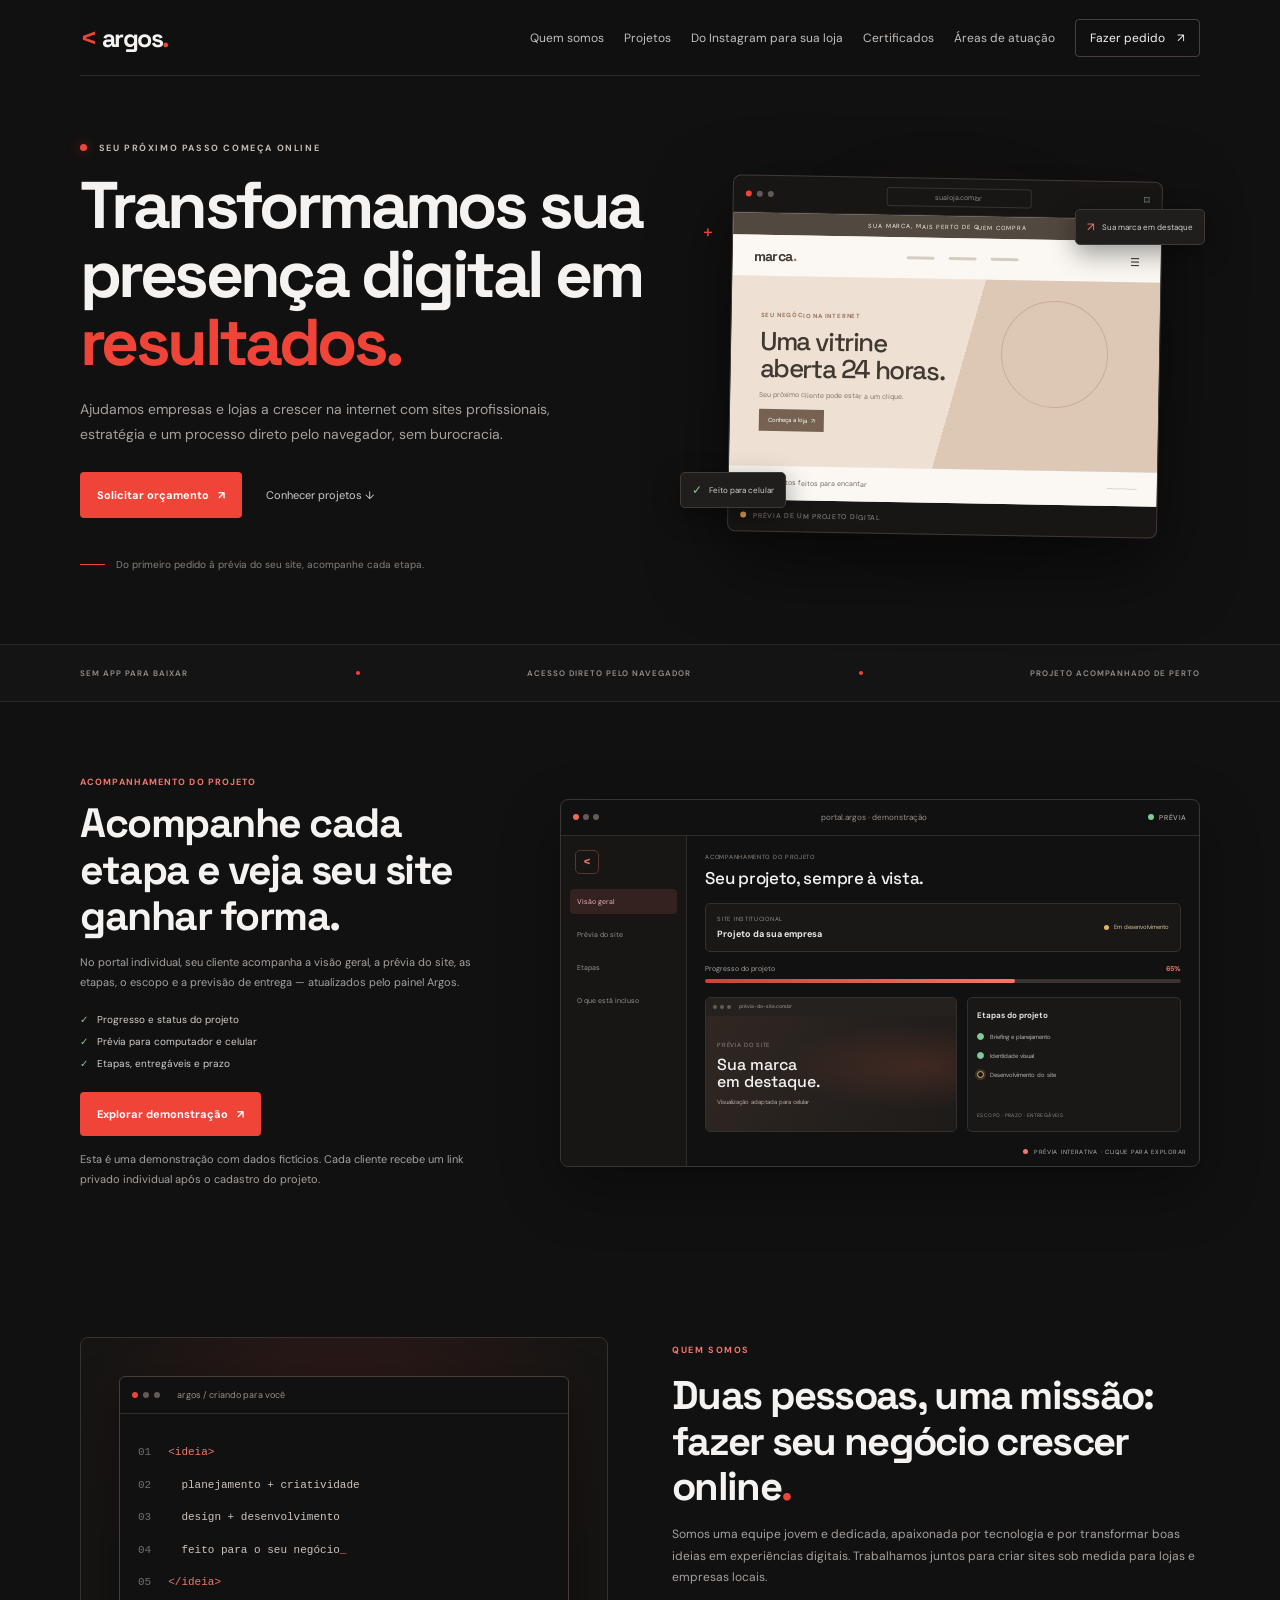
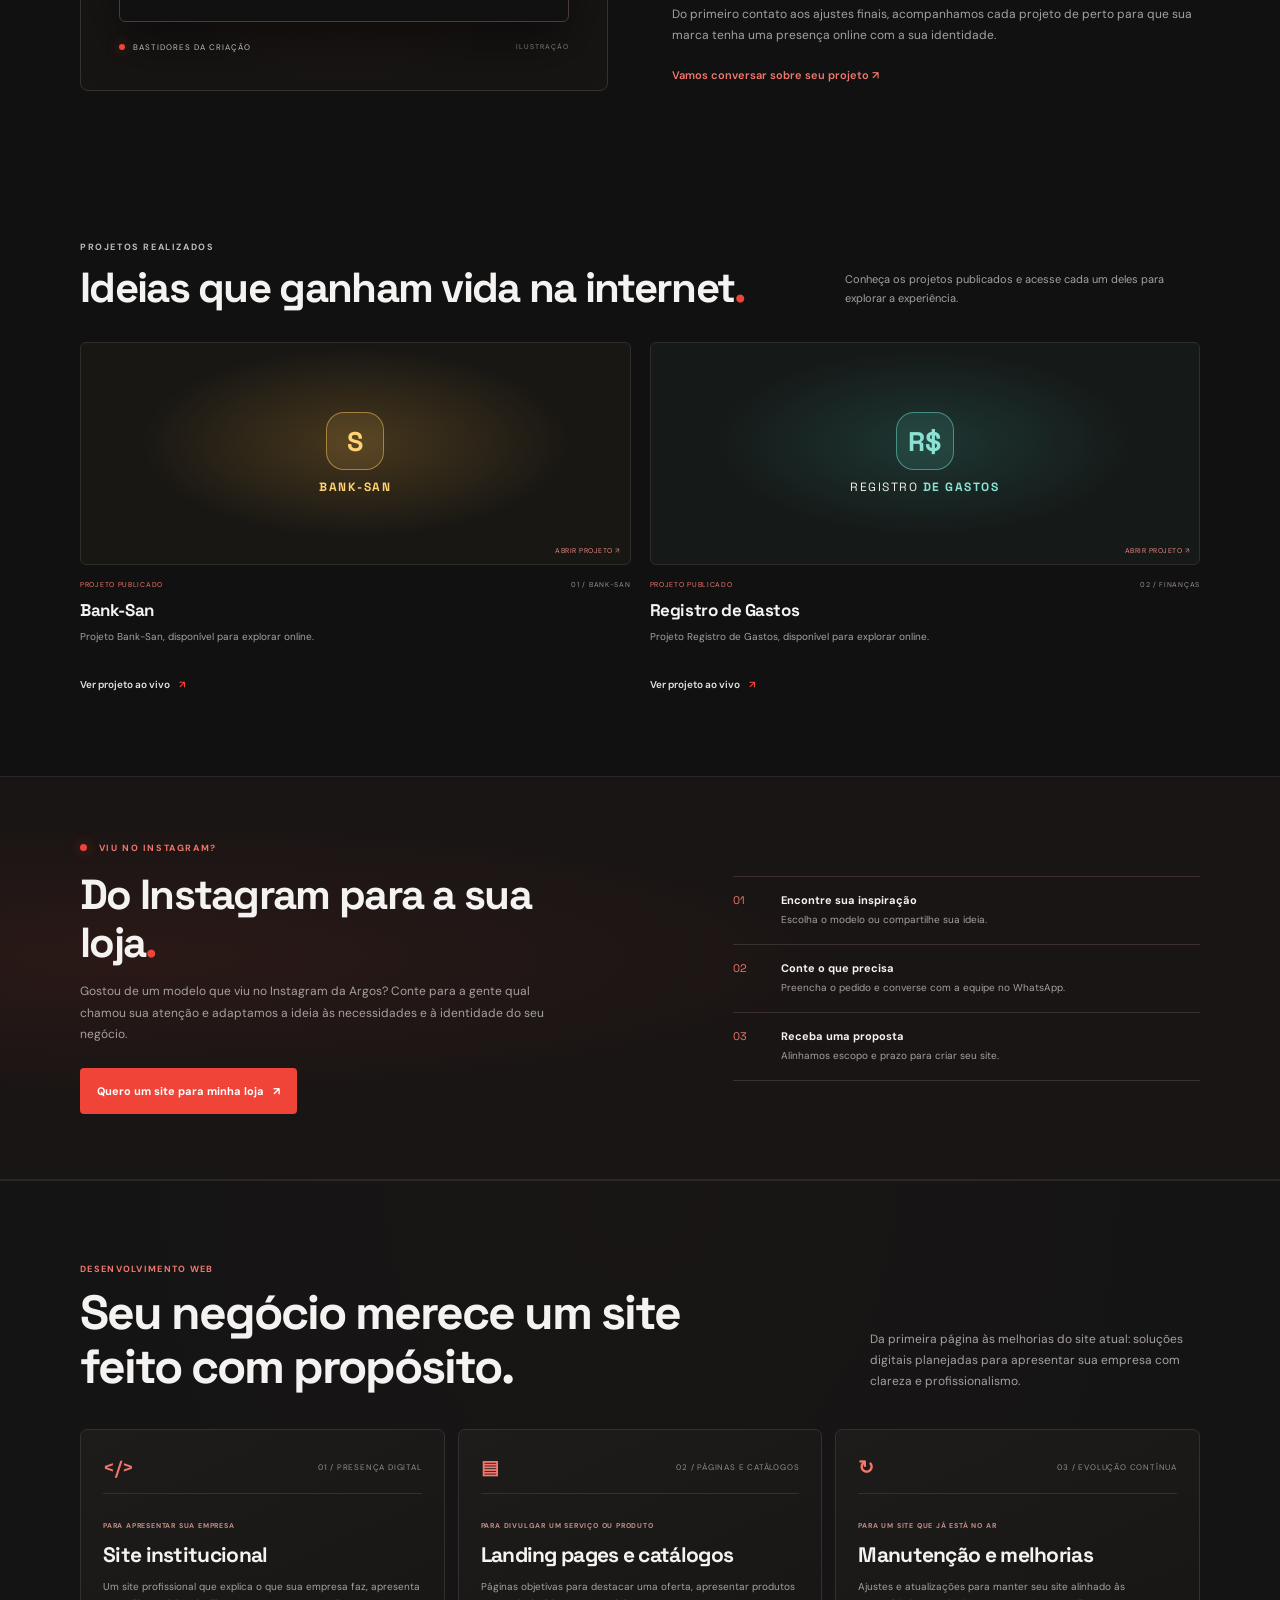
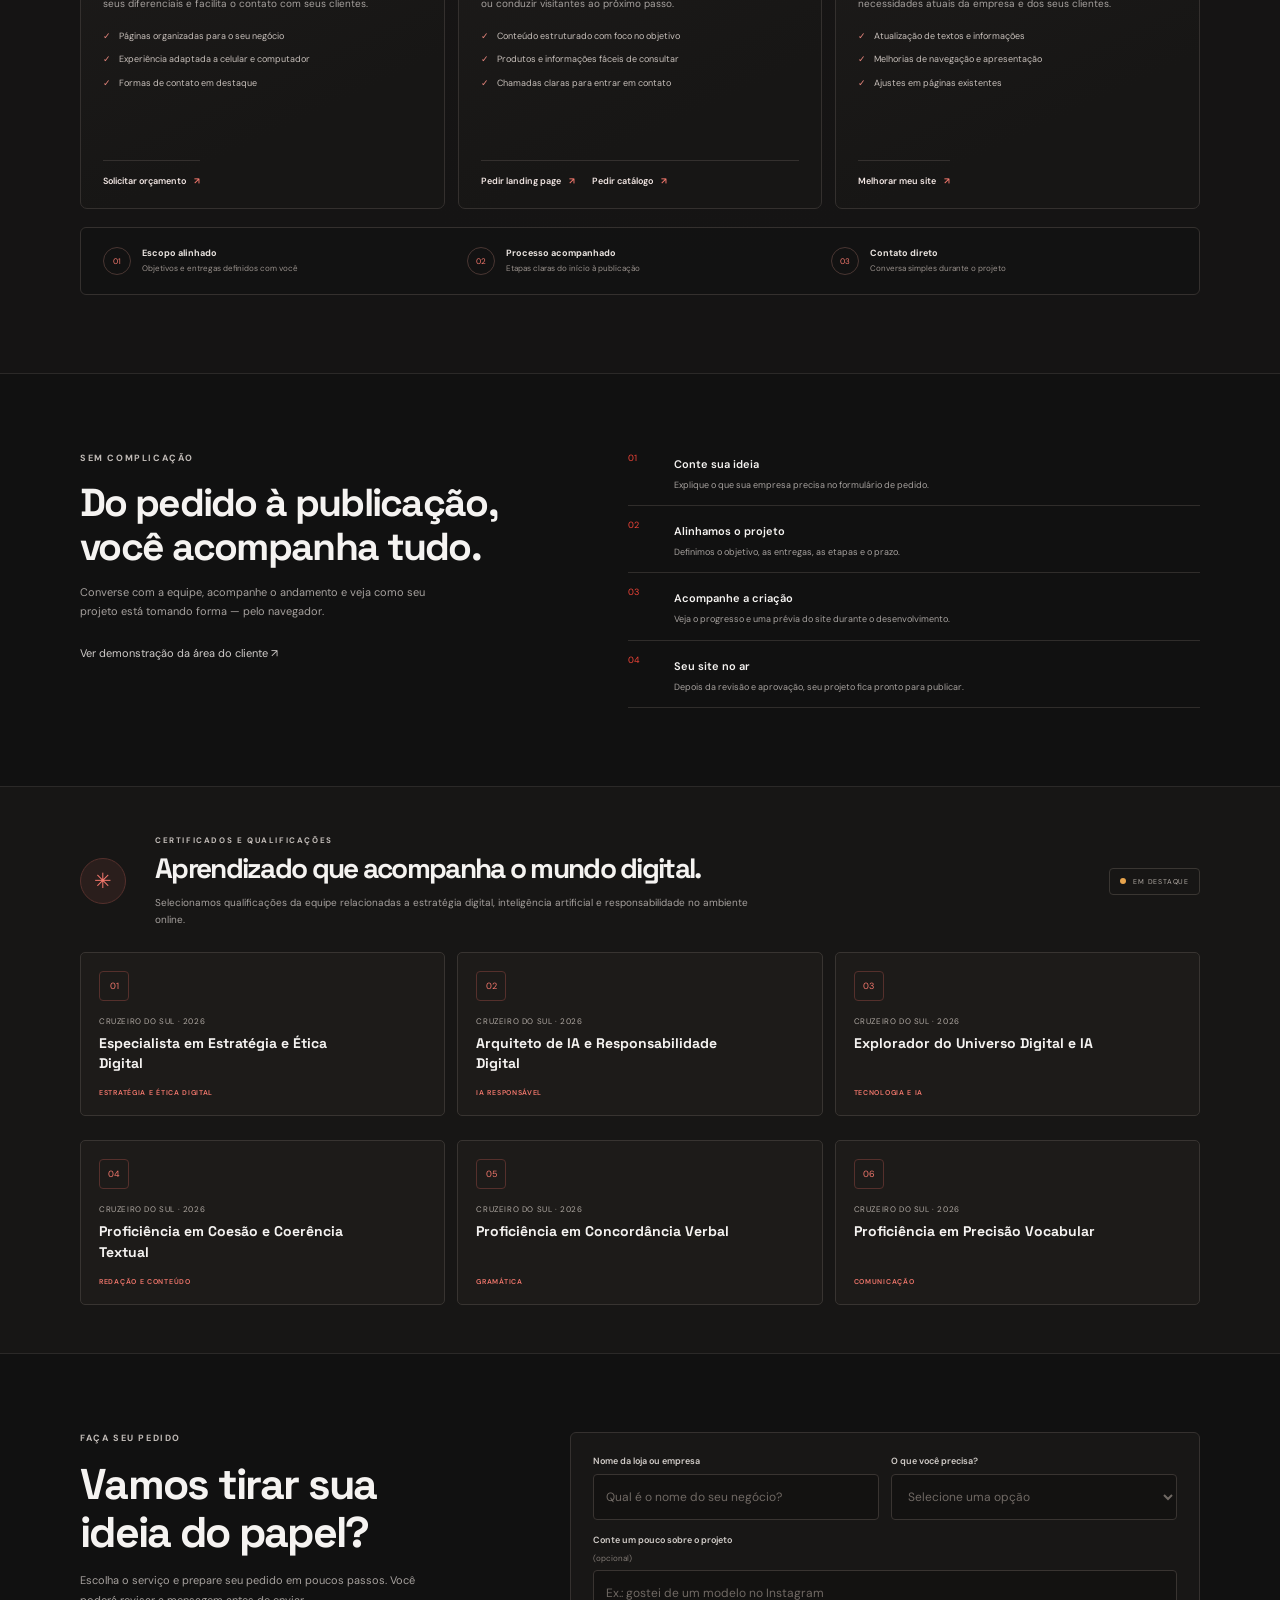
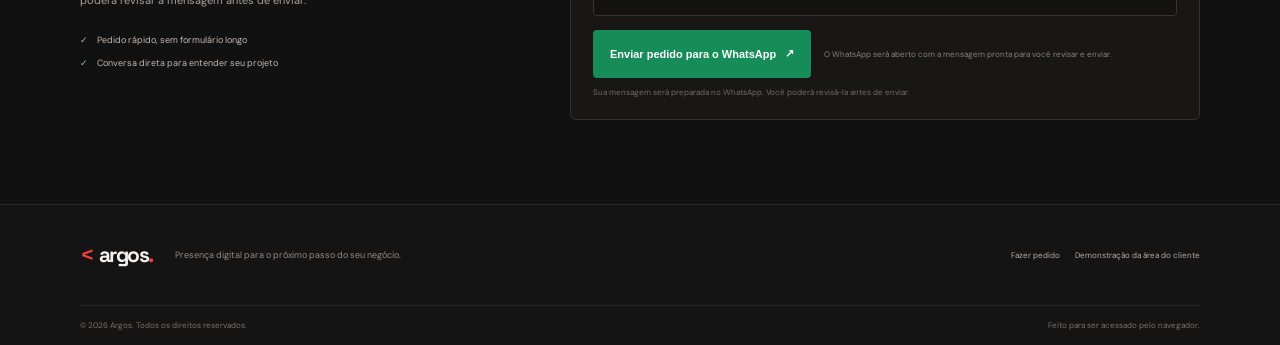
==== commit fabf7ba5: "Add files via upload" ====
--- a/src/index.html
+++ b/src/index.html
@@ -3,6 +3,7 @@
   <head>
     <meta charset="utf-8" />
     <meta name="viewport" content="width=device-width, initial-scale=1" />
+    <link rel="icon" type="image/png" href="assets/argos-logo.png" />
     <meta
       name="description"
       content="A Argos cria sites profissionais, catálogos online e estratégias digitais para empresas e lojas."
@@ -29,7 +30,9 @@
         <span></span><span></span><span></span>
       </button>
       <nav class="main-nav" id="main-nav" aria-label="Navegação principal">
+        <a href="#quem-somos">Quem somos</a>
         <a href="#projetos">Projetos</a>
+        <a href="#instagram">Do Instagram para sua loja</a>
         <a href="#certificados">Certificados</a>
         <a href="#atuacao">Áreas de atuação</a>
         <a class="nav-cta" href="#pedido">Fazer pedido <span aria-hidden="true">↗</span></a>
@@ -158,6 +161,29 @@
           </div>
           <span class="showcase-caption"><i></i> PRÉVIA INTERATIVA · CLIQUE PARA EXPLORAR</span>
         </a>
+      </section>
+
+      <section class="about section-wrap" id="quem-somos" aria-labelledby="about-title">
+        <div class="about-visual" aria-label="Ilustração de uma tela de código nos bastidores da Argos" role="img">
+          <div class="about-editor">
+            <div class="about-editor-top"><span></span><span></span><span></span><small>argos / criando para você</small></div>
+            <div class="about-editor-body" aria-hidden="true">
+              <span class="code-line"><i>01</i><b>&lt;ideia&gt;</b></span>
+              <span class="code-line"><i>02</i>&nbsp;&nbsp;planejamento + criatividade</span>
+              <span class="code-line"><i>03</i>&nbsp;&nbsp;design + desenvolvimento</span>
+              <span class="code-line"><i>04</i>&nbsp;&nbsp;feito para o seu negócio<span class="code-cursor">_</span></span>
+              <span class="code-line"><i>05</i><b>&lt;/ideia&gt;</b></span>
+            </div>
+          </div>
+          <div class="about-visual-caption"><span class="status-dot"></span> BASTIDORES DA CRIAÇÃO <small>ILUSTRAÇÃO</small></div>
+        </div>
+        <div class="about-copy">
+          <p class="eyebrow">QUEM SOMOS</p>
+          <h2>Duas pessoas, uma missão: fazer seu negócio crescer online<span class="brand-period">.</span></h2>
+          <p>Somos uma equipe jovem e dedicada, apaixonada por tecnologia e por transformar boas ideias em experiências digitais. Trabalhamos juntos para criar sites sob medida para lojas e empresas locais.</p>
+          <p>Do primeiro contato aos ajustes finais, acompanhamos cada projeto de perto para que sua marca tenha uma presença online com a sua identidade.</p>
+          <a class="text-link" href="#pedido">Vamos conversar sobre seu projeto <span aria-hidden="true">↗</span></a>
+        </div>
       </section>
 
       <section class="projects section-wrap" id="projetos">
@@ -189,7 +215,7 @@
               href="https://bank-san.vercel.app/"
               target="_blank"
               rel="noopener noreferrer"
-            >Visitar projeto <span aria-hidden="true">↗</span></a>
+            >Ver projeto ao vivo <span aria-hidden="true">↗</span></a>
           </article>
           <article class="project-card">
             <a
@@ -211,8 +237,24 @@
               href="https://nv-py.vercel.app/"
               target="_blank"
               rel="noopener noreferrer"
-            >Visitar projeto <span aria-hidden="true">↗</span></a>
+            >Ver projeto ao vivo <span aria-hidden="true">↗</span></a>
           </article>
+        </div>
+      </section>
+
+      <section class="instagram-section" id="instagram" aria-labelledby="instagram-title">
+        <div class="section-wrap instagram-inner">
+          <div class="instagram-copy">
+            <p class="eyebrow"><span class="status-dot"></span> VIU NO INSTAGRAM?</p>
+            <h2 id="instagram-title">Do Instagram para a sua loja<span class="brand-period">.</span></h2>
+            <p>Gostou de um modelo que viu no Instagram da Argos? Conte para a gente qual chamou sua atenção e adaptamos a ideia às necessidades e à identidade do seu negócio.</p>
+            <a class="button button-primary" href="#pedido">Quero um site para minha loja <span aria-hidden="true">↗</span></a>
+          </div>
+          <div class="instagram-steps" aria-label="Como encomendar seu site">
+            <div><span>01</span><p><strong>Encontre sua inspiração</strong><small>Escolha o modelo ou compartilhe sua ideia.</small></p></div>
+            <div><span>02</span><p><strong>Conte o que precisa</strong><small>Preencha o pedido e converse com a equipe no WhatsApp.</small></p></div>
+            <div><span>03</span><p><strong>Receba uma proposta</strong><small>Alinhamos escopo e prazo para criar seu site.</small></p></div>
+          </div>
         </div>
       </section>
 
@@ -291,13 +333,70 @@
 
       <section class="certificates" id="certificados">
         <div class="section-wrap certificates-inner">
-          <div class="certificate-mark" aria-hidden="true">✳</div>
-          <div class="certificate-copy">
-            <p class="eyebrow">CERTIFICADOS E QUALIFICAÇÕES</p>
-            <h2>Confiança se constrói com transparência.</h2>
-            <p>Esta seção será atualizada com cursos e certificações reais da equipe Argos. Preferimos apresentar apenas qualificações verificáveis, sem credenciais demonstrativas.</p>
-          </div>
-          <span class="certificate-status"><i></i> EM ATUALIZAÇÃO</span>
+          <div class="certificate-heading">
+            <div class="certificate-mark" aria-hidden="true">✳</div>
+            <div class="certificate-copy">
+              <p class="eyebrow">CERTIFICADOS E QUALIFICAÇÕES</p>
+              <h2>Aprendizado que acompanha o mundo digital.</h2>
+              <p>Selecionamos qualificações da equipe relacionadas a estratégia digital, inteligência artificial e responsabilidade no ambiente online.</p>
+            </div>
+            <span class="certificate-status"><i></i> EM DESTAQUE</span>
+          </div>
+          <div class="certificate-grid" aria-label="Qualificações selecionadas da equipe Argos">
+            <article class="certificate-card">
+              <span class="certificate-card-mark" aria-hidden="true">01</span>
+              <div>
+                <p class="certificate-provider">CRUZEIRO DO SUL · 2026</p>
+                <h3>Especialista em Estratégia e Ética Digital</h3>
+              </div>
+              <span class="certificate-topic">ESTRATÉGIA E ÉTICA DIGITAL</span>
+            </article>
+            <article class="certificate-card">
+              <span class="certificate-card-mark" aria-hidden="true">02</span>
+              <div>
+                <p class="certificate-provider">CRUZEIRO DO SUL · 2026</p>
+                <h3>Arquiteto de IA e Responsabilidade Digital</h3>
+              </div>
+              <span class="certificate-topic">IA RESPONSÁVEL</span>
+            </article>
+            <article class="certificate-card">
+              <span class="certificate-card-mark" aria-hidden="true">03</span>
+              <div>
+                <p class="certificate-provider">CRUZEIRO DO SUL · 2026</p>
+                <h3>Explorador do Universo Digital e IA</h3>
+              </div>
+              <span class="certificate-topic">TECNOLOGIA E IA</span>
+            </article>
+          </div>
+          <div class="certificate-grid certificate-grid-more" id="certificate-more" aria-label="Mais certificados da equipe Argos">
+            <article class="certificate-card">
+              <span class="certificate-card-mark" aria-hidden="true">04</span>
+              <div>
+                <p class="certificate-provider">CRUZEIRO DO SUL · 2026</p>
+                <h3>Proficiência em Coesão e Coerência Textual</h3>
+              </div>
+              <span class="certificate-topic">REDAÇÃO E CONTEÚDO</span>
+            </article>
+            <article class="certificate-card">
+              <span class="certificate-card-mark" aria-hidden="true">05</span>
+              <div>
+                <p class="certificate-provider">CRUZEIRO DO SUL · 2026</p>
+                <h3>Proficiência em Concordância Verbal</h3>
+              </div>
+              <span class="certificate-topic">GRAMÁTICA</span>
+            </article>
+            <article class="certificate-card">
+              <span class="certificate-card-mark" aria-hidden="true">06</span>
+              <div>
+                <p class="certificate-provider">CRUZEIRO DO SUL · 2026</p>
+                <h3>Proficiência em Precisão Vocabular</h3>
+              </div>
+              <span class="certificate-topic">COMUNICAÇÃO</span>
+            </article>
+          </div>
+          <button class="certificate-toggle" id="certificate-toggle" type="button" aria-expanded="false" aria-controls="certificate-more">
+            Ver mais 3 certificados <span aria-hidden="true">＋</span>
+          </button>
         </div>
       </section>
 
@@ -311,7 +410,7 @@
         </div>
         <form class="request-form" id="project-form">
           <div class="form-row">
-            <label for="name">Seu nome ou nome da empresa<input id="name" name="name" autocomplete="name" maxlength="120" required placeholder="Como podemos chamar você?" /></label>
+            <label for="name">Nome da loja ou empresa<input id="name" name="name" autocomplete="organization" maxlength="120" required placeholder="Qual é o nome do seu negócio?" /></label>
             <label for="service">O que você precisa?
               <select id="service" name="service" required>
                 <option value="" selected disabled>Selecione uma opção</option>
@@ -322,7 +421,7 @@
               </select>
             </label>
           </div>
-          <label for="message">Conte um pouco sobre o projeto <span class="optional">(opcional)</span><input id="message" name="message" maxlength="300" placeholder="Ex.: preciso de um site para minha empresa" /></label>
+          <label for="message">Conte um pouco sobre o projeto <span class="optional">(opcional)</span><input id="message" name="message" maxlength="300" placeholder="Ex.: gostei de um modelo no Instagram" /></label>
           <div class="form-submit">
             <button class="button whatsapp-submit" type="submit">Enviar pedido para o WhatsApp <span aria-hidden="true">↗</span></button>
             <p id="form-status" role="status" aria-live="polite">O WhatsApp será aberto com a mensagem pronta para você revisar e enviar.</p>
--- a/src/css/styles.css
+++ b/src/css/styles.css
@@ -38,7 +38,7 @@
 .brand { display: inline-flex; align-items: center; gap: 5px; font-family: var(--display); font-size: 25px; font-weight: 700; letter-spacing: -1.5px; }
 .brand-mark { color: var(--red); font-size: 29px; font-weight: 500; }
 .brand-period { color: var(--red); }
-.main-nav { display: flex; align-items: center; gap: 31px; color: #c3bfbc; font-size: 12px; }
+.main-nav { display: flex; align-items: center; gap: 20px; color: #c3bfbc; font-size: 12px; }
 .main-nav a, .text-link { transition: color 160ms ease; }
 .main-nav a:hover, .text-link:hover { color: var(--text); }
 .main-nav .nav-cta { padding: 10px 14px; border: 1px solid #49403d; border-radius: 4px; color: var(--text); }
@@ -158,6 +158,25 @@
 @keyframes showcase-progress { from { width: 58%; } to { width: 70%; } }
 @keyframes showcase-pulse { 50% { box-shadow: 0 0 0 4px #e7b45d12; } }
 
+.about { display: grid; grid-template-columns: minmax(0, 1fr) minmax(0, 1fr); align-items: center; gap: 64px; padding-block: 74px; }
+.about-visual { position: relative; padding: 38px; overflow: hidden; border: 1px solid #38312e; border-radius: 8px; background: radial-gradient(ellipse at 50% 30%, #63251f55, transparent 70%), #171514; }
+.about-editor { overflow: hidden; border: 1px solid #493d39; border-radius: 6px; background: #111; box-shadow: 0 20px 50px #0007; }
+.about-editor-top { display: flex; height: 37px; align-items: center; gap: 5px; padding-inline: 12px; border-bottom: 1px solid #302c2a; }
+.about-editor-top > span { width: 6px; height: 6px; border-radius: 50%; background: #625a55; }
+.about-editor-top > span:first-child { background: var(--red); }
+.about-editor-top small { margin-left: 12px; color: #99918c; font-size: 9px; }
+.about-editor-body { display: grid; gap: 16px; padding: 30px 18px; color: #cec4bd; font: 11px/1.5 monospace; }
+.code-line { display: block; overflow-wrap: anywhere; }
+.code-line i { margin-right: 17px; color: #746d68; font-style: normal; }
+.code-line b, .code-cursor { color: #f2776c; font-weight: 400; }
+.about-visual-caption { display: flex; align-items: center; margin-top: 20px; color: #c1bbb7; font-size: 8px; letter-spacing: 1px; }
+.about-visual-caption .status-dot { width: 6px; height: 6px; }
+.about-visual-caption small { margin-left: auto; color: #817a75; font-size: 7px; }
+.about-copy .eyebrow, .instagram-copy .eyebrow { color: #f2776c; }
+.about-copy h2 { font-size: clamp(29px, 3.5vw, 40px); }
+.about-copy > p:not(.eyebrow), .instagram-copy > p:not(.eyebrow) { margin: 15px 0 0; color: var(--muted); font-size: 12px; line-height: 1.8; }
+.about-copy .text-link { display: inline-block; margin-top: 21px; color: #f2776c; font-weight: 600; }
+
 .projects { padding-block: 76px 83px; }
 .section-heading { display: flex; align-items: end; justify-content: space-between; gap: 25px; margin-bottom: 31px; }
 .section-heading .eyebrow { margin-bottom: 11px; }
@@ -182,6 +201,18 @@
 .project-link { display: inline-block; color: #e8e2de; font-size: 10px; font-weight: 600; }
 .project-link span { margin-left: 7px; color: var(--red); }
 .project-link:hover { color: #ff847b; }
+.instagram-section { padding-block: 65px; border-block: 1px solid var(--line); background: radial-gradient(ellipse at 10% 45%, #67261f38, transparent 45%), #191514; }
+.instagram-inner { display: grid; grid-template-columns: minmax(0, 1fr) minmax(0, .8fr); align-items: center; gap: 70px; }
+.instagram-copy h2 { max-width: 470px; }
+.instagram-copy > p:not(.eyebrow) { max-width: 480px; }
+.instagram-copy .button { margin-top: 22px; }
+.instagram-steps { display: grid; gap: 0; }
+.instagram-steps > div { display: grid; grid-template-columns: 35px 1fr; gap: 13px; padding: 16px 0; border-bottom: 1px solid #3b302d; }
+.instagram-steps > div:first-child { border-top: 1px solid #3b302d; }
+.instagram-steps > div > span { color: #f2776c; font: 11px var(--display); }
+.instagram-steps p { display: grid; gap: 5px; margin: 0; }
+.instagram-steps strong { font-size: 11px; }
+.instagram-steps small { color: var(--muted); font-size: 10px; line-height: 1.6; }
 .services { padding-block: 82px 78px; border-block: 1px solid var(--line); background: radial-gradient(ellipse at 50% 0, #241a183b, transparent 62%), #151414; }
 .services .section-heading { align-items: end; margin-bottom: 34px; }
 .services .section-heading > div { max-width: 650px; }
@@ -223,13 +254,21 @@
 .process-step p { margin: 5px 0 0; color: var(--muted); font-size: 9px; line-height: 1.6; }
 
 .certificates { border-block: 1px solid var(--line); background: #171615; }
-.certificates-inner { display: grid; min-height: 192px; grid-template-columns: 55px 1fr auto; align-items: center; gap: 20px; }
+.certificates-inner { display: grid; gap: 24px; padding-block: 48px; }
+.certificate-heading { display: grid; grid-template-columns: 55px 1fr auto; align-items: center; gap: 20px; }
 .certificate-mark { display: grid; width: 46px; height: 46px; place-items: center; border: 1px solid #55302c; border-radius: 50%; background: #2a1e1c; color: #f2776c; font-size: 21px; }
 .certificate-copy .eyebrow { margin-bottom: 8px; font-size: 8px; }
 .certificate-copy h2 { font-size: clamp(21px, 2.5vw, 28px); }
 .certificate-copy > p:last-child { max-width: 620px; margin: 9px 0 0; color: var(--muted); font-size: 10px; line-height: 1.7; }
 .certificate-status { display: inline-flex; align-items: center; gap: 7px; padding: 8px 10px; border: 1px solid #3a3632; border-radius: 4px; color: #b0a9a3; font-size: 7px; letter-spacing: .8px; white-space: nowrap; }
 .certificate-status i { width: 6px; height: 6px; border-radius: 50%; background: #e7a44d; }
+.certificate-grid { display: grid; grid-template-columns: repeat(3, minmax(0, 1fr)); gap: 12px; }
+.certificate-card { display: grid; min-height: 164px; grid-template-rows: auto 1fr auto; gap: 15px; padding: 18px; border: 1px solid #383431; border-radius: 5px; background: #1d1b19; }
+.certificate-card-mark { display: grid; width: 30px; height: 30px; place-items: center; border: 1px solid #55302c; border-radius: 4px; color: #f2776c; font-size: 9px; }
+.certificate-provider { margin: 0 0 7px; color: #b0a9a3; font-size: 8px; letter-spacing: .6px; }
+.certificate-card h3 { max-width: 260px; margin: 0; font-size: 14px; line-height: 1.45; }
+.certificate-topic { color: #f2776c; font-size: 7px; font-weight: 600; letter-spacing: .7px; }
+.certificate-toggle { display: none; }
 
 .contact { display: grid; grid-template-columns: .8fr 1.2fr; gap: 70px; padding-block: 78px 84px; }
 .contact-intro h2 { max-width: 390px; font-size: clamp(31px, 4vw, 43px); }
@@ -265,12 +304,14 @@
 :focus-visible { outline: 2px solid #ff7b71; outline-offset: 4px; }
 
 @media (max-width: 850px) {
+  .main-nav { gap: 11px; font-size: 10px; }
   .hero { grid-template-columns: 1fr .9fr; gap: 23px; }
   .hero-art { min-height: 310px; }
   .chip-one { right: -2px; }
   .client-showcase { grid-template-columns: 1fr; gap: 28px; padding-block: 57px; }
   .client-showcase-copy h2 { max-width: 620px; }
   .client-showcase-preview { width: 100%; }
+  .about, .instagram-inner { gap: 28px; }
   .process { gap: 45px; }
   .contact { gap: 35px; }
   .footer-main { grid-template-columns: auto 1fr; gap: 8px 20px; padding-block: 19px; }
@@ -298,6 +339,11 @@
   .trust-inner span:last-child { display: none; }
   .trust-inner i:last-of-type { display: none; }
   .client-showcase { gap: 22px; padding-block: 48px; }
+  .about { grid-template-columns: 1fr; gap: 26px; padding-block: 54px; }
+  .about-visual { padding: 25px; }
+  .about-editor-body { gap: 12px; padding: 23px 14px; font-size: 10px; }
+  .instagram-section { padding-block: 54px; }
+  .instagram-inner { grid-template-columns: 1fr; gap: 28px; }
   .showcase-dashboard { min-height: 270px; grid-template-columns: 92px minmax(0, 1fr); }
   .showcase-sidebar { gap: 5px; padding: 11px 6px; }
   .showcase-side-item { padding: 7px 5px; font-size: 6px; }
@@ -322,9 +368,16 @@
   .service-commitments { grid-template-columns: 1fr; gap: 15px; padding: 17px; }
   .process { grid-template-columns: 1fr; gap: 29px; padding-block: 57px; }
   .process-heading h2 { font-size: 32px; }
-  .certificates-inner { grid-template-columns: 42px 1fr; gap: 13px; padding-block: 28px; }
+  .certificates-inner { gap: 18px; padding-block: 34px; }
+  .certificate-heading { grid-template-columns: 42px 1fr; gap: 13px; }
   .certificate-mark { width: 38px; height: 38px; font-size: 18px; }
   .certificate-status { grid-column: 2; justify-self: start; }
+  .certificate-grid { grid-template-columns: 1fr; }
+  .certificate-grid-more { display: none; }
+  .certificate-grid-more.is-expanded { display: grid; }
+  .certificate-card { min-height: 145px; }
+  .certificate-toggle { display: inline-flex; min-height: 44px; align-items: center; justify-content: center; gap: 8px; padding: 0 16px; border: 1px solid #55302c; border-radius: 4px; background: #2a1e1c; color: #f1eae6; font: 600 11px var(--body); cursor: pointer; }
+  .certificate-toggle:hover { background: #382522; }
   .contact { grid-template-columns: 1fr; gap: 24px; padding-block: 57px; }
   .contact-intro h2 { max-width: 450px; font-size: 36px; }
   .request-form { padding: 17px; }
